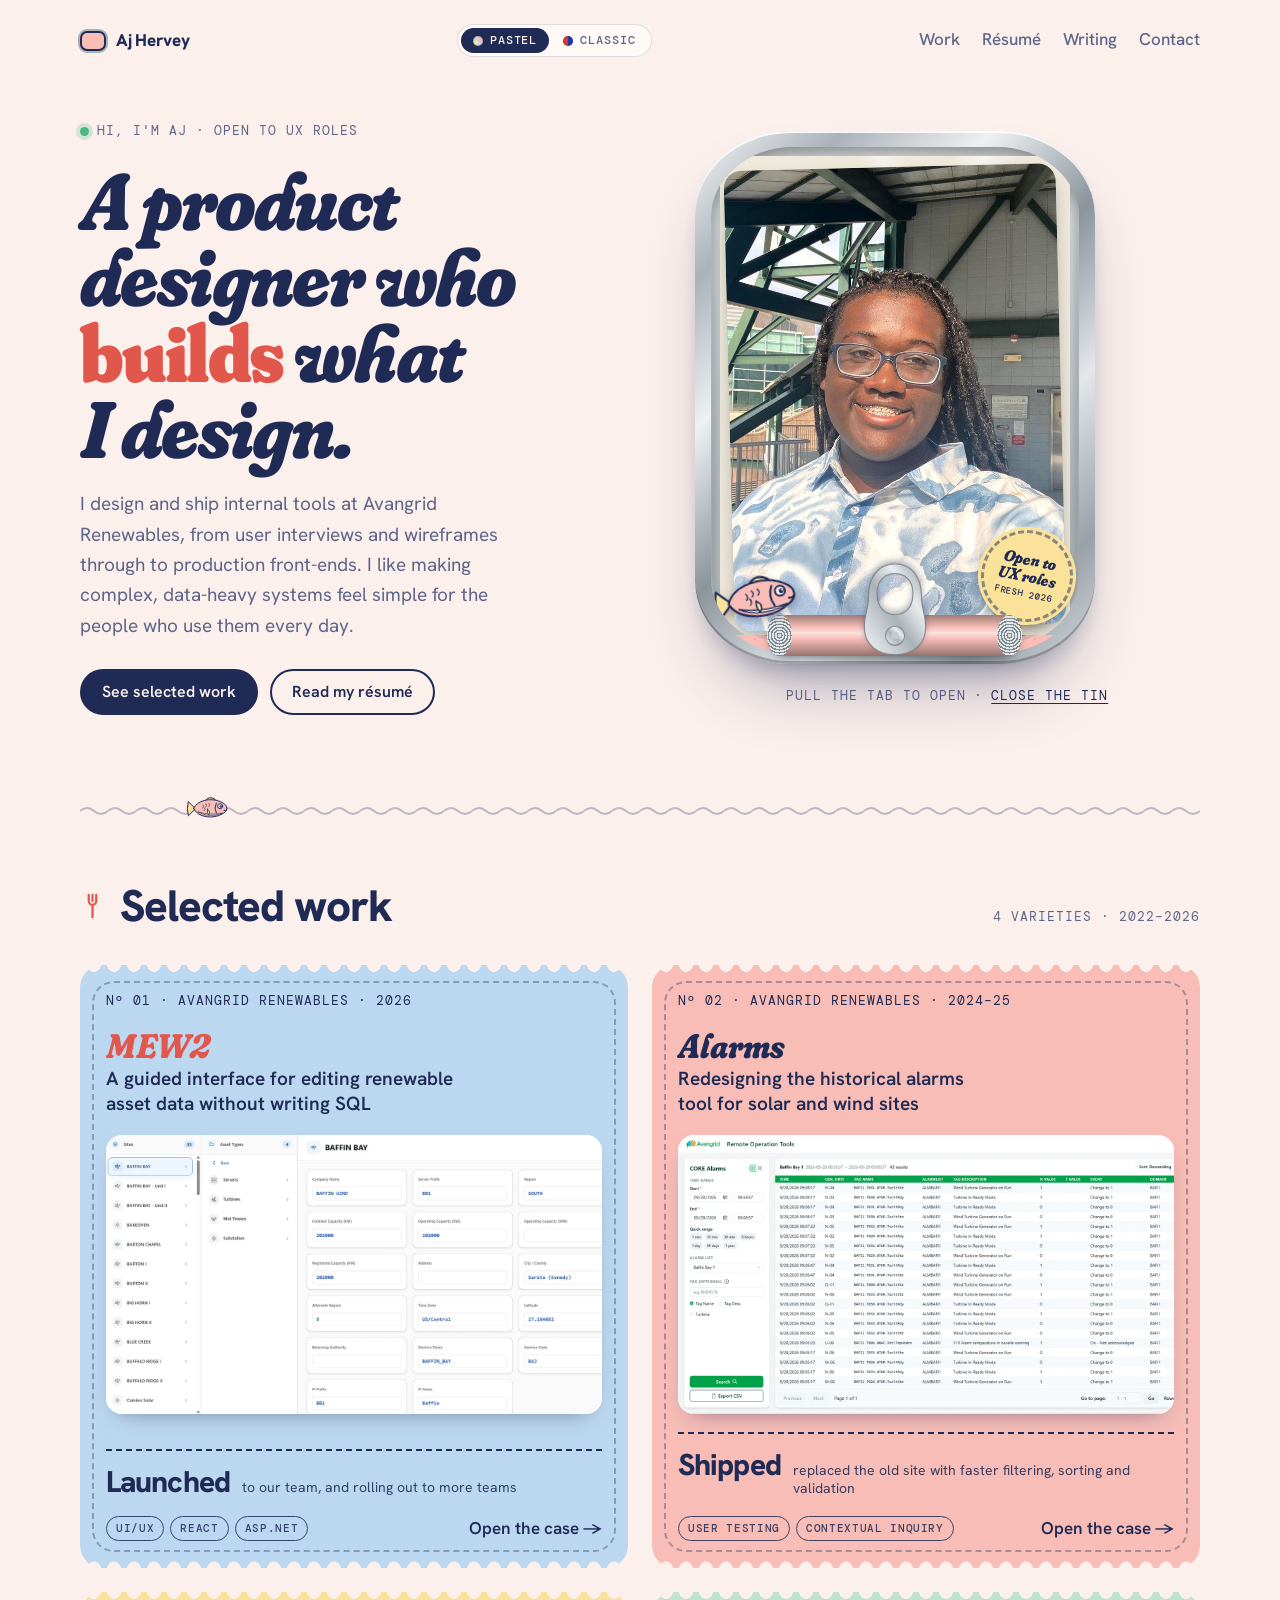
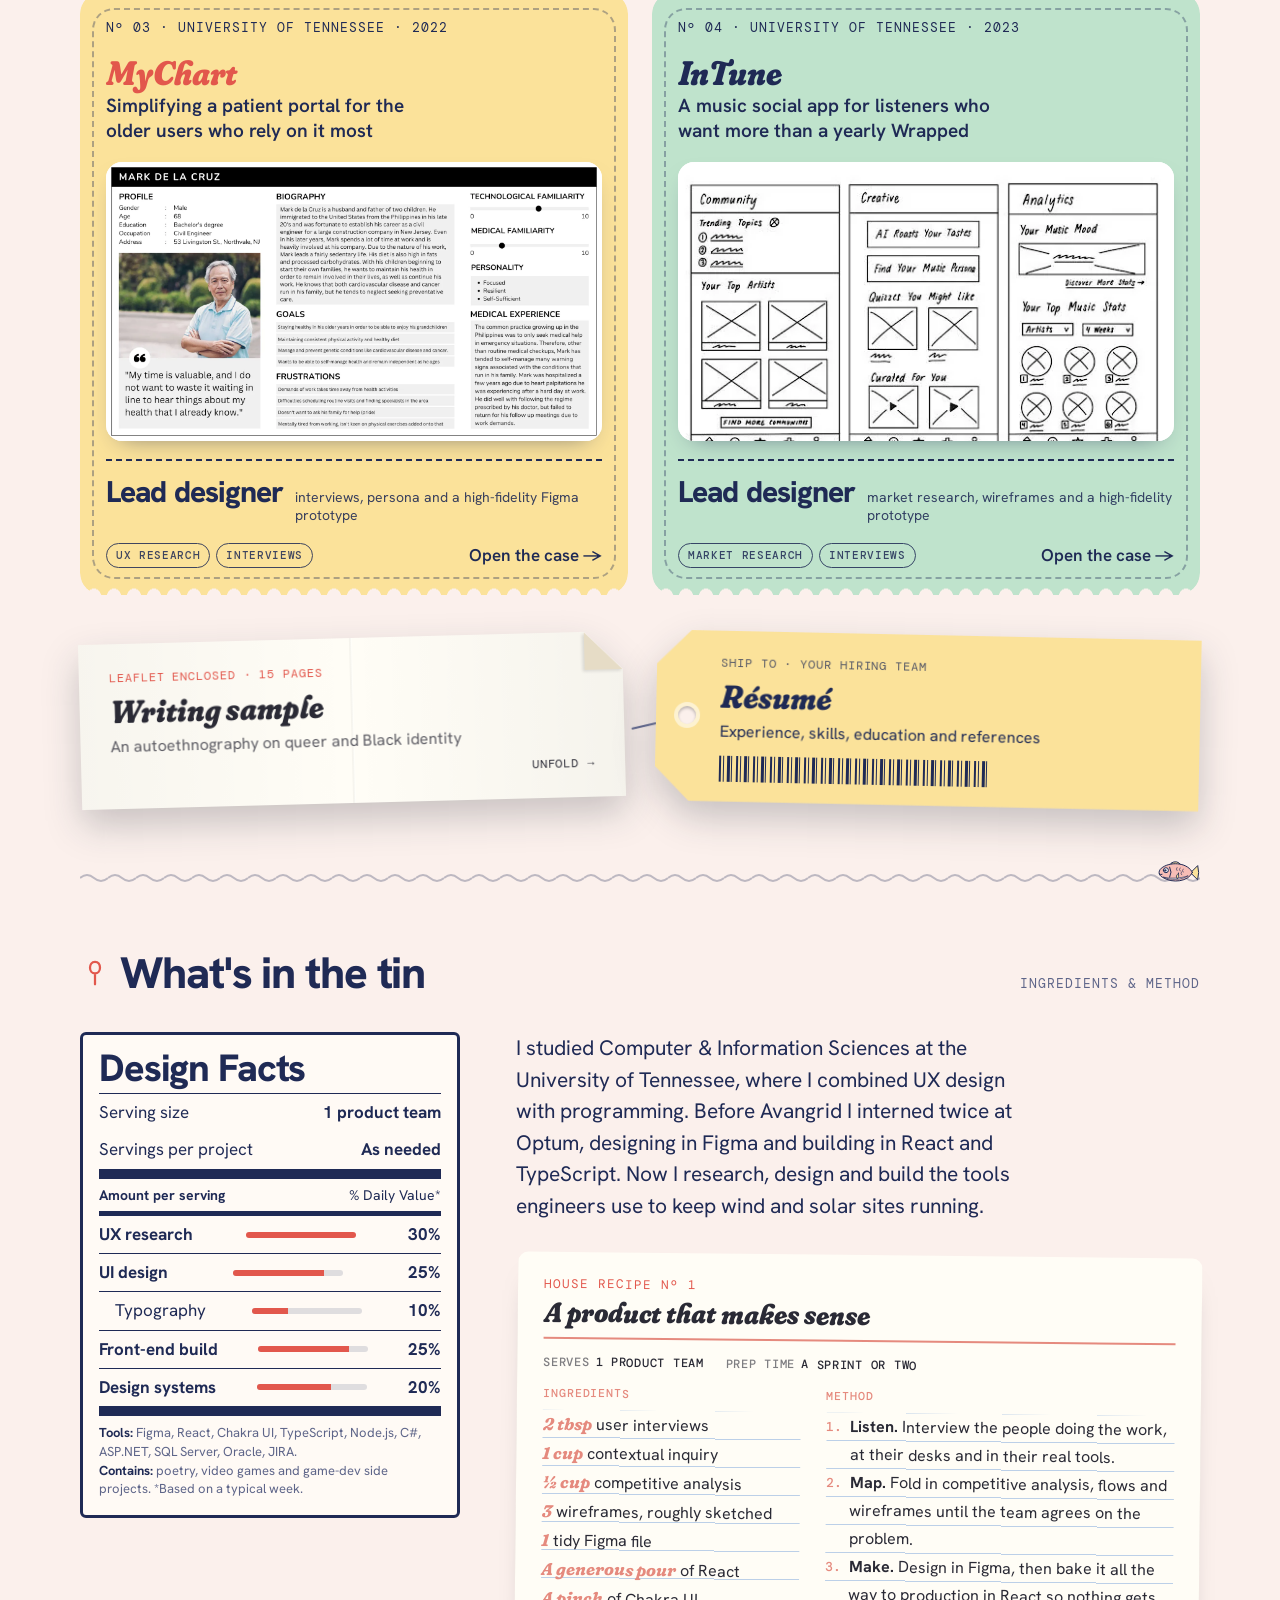
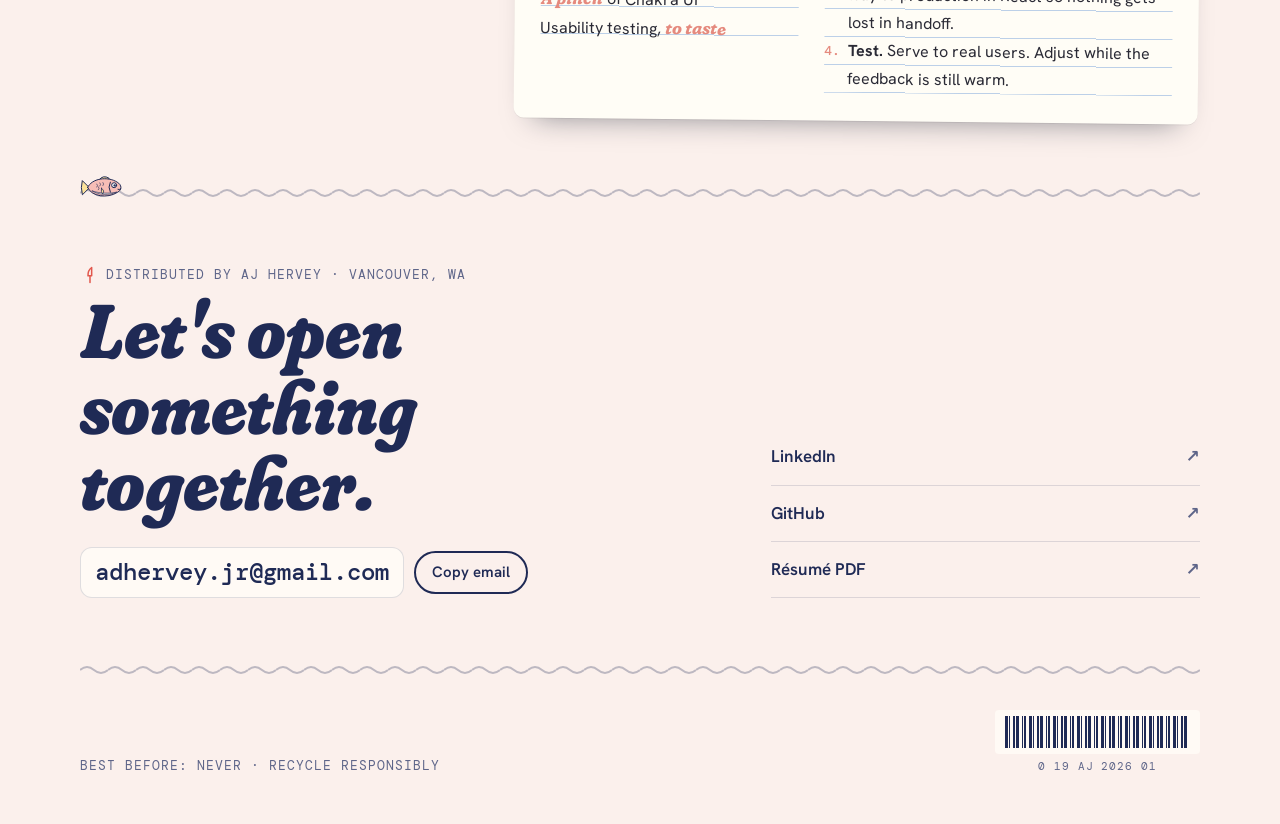
==== index.html @ d857150b "Embed the MyChart and InTune Figma prototypes Each case study gets a poster that loads Figma's live " ====
<!doctype html>
<html lang="en">
<head>
<meta charset="utf-8">
<meta name="viewport" content="width=device-width, initial-scale=1, viewport-fit=cover">
<title>Aj Hervey</title>
<meta name="description" content="Aj Hervey is a product designer who builds what they design: UX research, interface design and React front-ends for data-heavy tools.">
<link rel="preconnect" href="https://fonts.googleapis.com">
<link rel="preconnect" href="https://fonts.gstatic.com" crossorigin>
<link rel="stylesheet" href="https://fonts.googleapis.com/css2?family=Fraunces:ital,opsz,wght,SOFT,WONK@1,9..144,700..900,0..100,0..1&family=Shrikhand&family=Hanken+Grotesk:wght@400;500;600;700;800&family=DM+Mono:wght@400;500&display=swap">
<link rel="stylesheet" href="styles.css">
<link rel="stylesheet" href="theme-pastel.css" id="pastel-css">
<script>try{if(localStorage.getItem('tin-style')==='classic'){document.getElementById('pastel-css').disabled=true;document.documentElement.dataset.style='classic'}}catch(e){}</script>
</head>
<body>
<svg class="sprite" aria-hidden="true" focusable="false">
  <symbol id="fish" viewBox="0 0 120 70">
    <g stroke-linecap="round" stroke-linejoin="round" style="stroke:var(--fish-line);stroke-width:2.6">
      <path d="M24 35 L6 17 Q1 35 6 53 Z" style="fill:var(--fish-fin)"/>
      <path d="M50 15 Q60 1 76 11 L72 16 Z" style="fill:var(--fish-fin)"/>
      <path d="M20 35 C30 11 72 5 97 21 C109 28 111 41 97 48 C72 64 30 59 20 35 Z" style="fill:var(--fish-body)"/>
      <path d="M32 44 C48 55 76 56 96 47 C78 51 52 51 32 44 Z" style="fill:var(--fish-belly);stroke-width:1.6"/>
      <path d="M79 21 Q72 34 79 47" fill="none"/>
      <path d="M56 37 Q66 44 59 52 Q54 46 56 37 Z" style="fill:var(--fish-fin);stroke-width:2"/>
      <path d="M44 26 q4 4 0 8 M52 23 q4 4 0 8 M60 22 q4 4 0 8 M48 33 q4 4 0 8" fill="none" style="stroke-width:1.6"/>
      <circle cx="89" cy="29" r="6.5" style="fill:var(--fish-eye,#fff)"/>
      <circle cx="90.5" cy="29.5" r="3.2" style="fill:var(--fish-line);stroke:none"/>
      <circle cx="91.7" cy="28.2" r="1.1" style="fill:#fff;stroke:none"/>
      <path d="M99 40 Q103 42 106 38" fill="none"/>
    </g>
  </symbol>
  <symbol id="fork" viewBox="0 0 24 24"><path d="M7 3v5a3 3 0 0 0 6 0V3M10 3v5M10 11v10" fill="none" stroke="currentColor" stroke-width="1.8" stroke-linecap="round" stroke-linejoin="round"/></symbol>
  <symbol id="spoon" viewBox="0 0 24 24"><path d="M12 3c-2.6 0-4 2.3-4 4.8S9.6 12.3 12 12.3s4-1.9 4-4.5S14.6 3 12 3zM12 12.3V21" fill="none" stroke="currentColor" stroke-width="1.8" stroke-linecap="round" stroke-linejoin="round"/></symbol>
  <symbol id="knife" viewBox="0 0 24 24"><path d="M14 3c-3.5 2.5-4.6 6.5-4.4 10H14zM12 13v8" fill="none" stroke="currentColor" stroke-width="1.8" stroke-linecap="round" stroke-linejoin="round"/></symbol>
</svg>
<div class="wrap">
  <nav aria-label="Main">
    <a class="brand" href="#top"><i></i>Aj Hervey</a>
    <div class="style-switch" role="group" aria-label="Packaging style">
      <button type="button" data-style="pastel" aria-pressed="true"><i></i>Pastel</button>
      <button type="button" data-style="classic" aria-pressed="false"><i></i>Classic</button>
    </div>
    <div class="nav-links">
      <a href="#work" data-cases="mew2 oracle mychart intune">Work</a>
      <a href="#resume">Résumé</a>
      <a href="#writing">Writing</a>
      <a href="#contact">Contact</a>
    </div>
  </nav>

  <!-- ===================== HOME ===================== -->
  <main data-view="home">
    <header class="hero" id="top">
      <div class="hero-copy">
        <span class="status mono"><b></b>Hi, I'm Aj · Open to UX roles</span>
        <h1>A product designer who <em>builds</em> what I design.</h1>
        <p class="lede">I design and ship internal tools at Avangrid Renewables, from user interviews and wireframes through to production front-ends. I like making complex, data-heavy systems feel simple for the people who use them every day.</p>
        <div class="ctas">
          <a class="btn primary" href="#work">See selected work</a>
          <a class="btn" href="#resume">Read my résumé</a>
        </div>
      </div>
      <div>
        <div class="stage" id="stage">
          <div class="tin" id="tin">
            <div class="tray">
              <div class="liner"></div>
              <svg class="tray-fish" aria-hidden="true"><use href="#fish"/></svg>
              <div class="photo"><img src="img/aj.jpg" alt="Aj Hervey smiling in glasses and a blue patterned shirt"></div>
              <div class="sticker" aria-hidden="true">Open to<br>UX roles<small>Fresh 2026</small></div>
            </div>
            <div class="lid-wrap">
              <div class="lid-clip">
                <div class="lid" id="lid" aria-hidden="true">
                  <i class="emboss" aria-hidden="true"></i>
                  <div class="sparkles"><i style="top:18%;left:12%">✦</i><i style="top:30%;right:12%;font-size:13px">✦</i><i style="top:66%;left:14%;font-size:12px">✦</i><i style="top:70%;right:15%">✦</i></div>
                  <span class="mono est">Est. 2019 · Knoxville, TN</span>
                  <svg class="arch" viewBox="0 0 260 46" aria-hidden="true"><path id="lid-arc" d="M14 42 A270 270 0 0 1 246 42" fill="none"/><text><textPath href="#lid-arc" startOffset="50%" text-anchor="middle">Est. 2019 · Knoxville, TN</textPath></text></svg>
                  <div class="lid-mid">
                    <span class="mono" style="color:var(--print-cream);opacity:.8">Finest quality</span>
                    <div class="lid-name">Aj<br>Hervey</div>
                    <span class="banner">Product Design</span>
                    <div class="school">
                      <svg viewBox="0 0 24 24"><path d="M5 2l14 11-6.2.9 3.7 7.4-2.8 1.4-3.7-7.5L5 19z" fill="currentColor"/></svg>
                      <svg viewBox="0 0 24 24"><path d="M5 2l14 11-6.2.9 3.7 7.4-2.8 1.4-3.7-7.5L5 19z" fill="currentColor"/></svg>
                      <svg viewBox="0 0 24 24"><path d="M5 2l14 11-6.2.9 3.7 7.4-2.8 1.4-3.7-7.5L5 19z" fill="currentColor"/></svg>
                    </div>
                  </div>
                  <span class="mono">Designed &amp; built in Vancouver, WA</span>
                </div>
              </div>
              <div class="roll">
                <div class="key" id="key" role="slider" tabindex="0" aria-label="Tin lid" aria-valuemin="0" aria-valuemax="100" aria-valuenow="0" aria-valuetext="Closed">
                  <span class="stem"></span><span class="ring"></span>
                </div>
                <div class="pull-ring" id="pull-ring" role="slider" tabindex="0" aria-label="Tin lid pull tab" aria-valuemin="0" aria-valuemax="100" aria-valuenow="0" aria-valuetext="Closed">
                  <svg viewBox="0 0 70 90" aria-hidden="true"><defs><linearGradient id="tab-metal" x1="0" y1="0" x2="1" y2="1"><stop offset="0" stop-color="#f6f8f9"/><stop offset=".45" stop-color="#aab2b8"/><stop offset=".7" stop-color="#e9edef"/><stop offset="1" stop-color="#8a939a"/></linearGradient></defs><path fill-rule="evenodd" fill="url(#tab-metal)" stroke="#7d868c" d="M35 2C52 2 64 12 64 28c0 12-4 18-4 30 0 18-10 30-25 30S10 76 10 58c0-12-4-18-4-30C6 12 18 2 35 2zm0 38c-11 0-17 8-17 20s7 19 17 19 17-7 17-19-6-20-17-20z"/><circle cx="35" cy="20" r="9" fill="url(#tab-metal)" stroke="#7d868c"/><circle cx="35" cy="20" r="3.5" fill="#c3c9cd"/></svg>
                </div>
              </div>
            </div>
          </div>
        </div>
        <p class="hint mono"><span class="hint-key">Drag the key to open</span><span class="hint-tab">Pull the tab to open</span> · <button type="button" id="toggle">Open the tin</button></p>
      </div>
    </header>

    <section class="home-sec" id="work">
      <div class="sec-head"><h2><svg class="utensil" aria-hidden="true"><use href="#fork"/></svg>Selected work</h2><span class="mono">4 varieties · 2022–2026</span></div>
      <div class="varieties">
        <a class="variety v-blue" href="#mew2">
          <span class="mono">Nº 01 · Avangrid Renewables · 2026</span>
          <div><div class="flavor">MEW2</div><h3>A guided interface for editing renewable asset data without writing SQL</h3></div>
          <div class="thumb"><img src="img/mew2_5.webp" alt="MEW2 data explorer showing the Baffin Bay wind farm and its attributes" loading="lazy"></div>
          <div class="result"><strong>Launched</strong><span>to our team, and rolling out to more teams</span></div>
          <div class="v-foot"><div class="tags"><span>UI/UX</span><span>React</span><span>ASP.NET</span></div><b>Open the case →</b></div>
        </a>
        <a class="variety v-red" href="#oracle">
          <span class="mono">Nº 02 · Avangrid Renewables · 2024–25</span>
          <div><div class="flavor">Alarms</div><h3>Redesigning the historical alarms tool for solar and wind sites</h3></div>
          <div class="thumb"><img src="img/oracle_2.webp" alt="Redesigned CORE Alarms results table with a query panel on the left" loading="lazy"></div>
          <div class="result"><strong>Shipped</strong><span>replaced the old site with faster filtering, sorting and validation</span></div>
          <div class="v-foot"><div class="tags"><span>User testing</span><span>Contextual inquiry</span></div><b>Open the case →</b></div>
        </a>
        <a class="variety v-butter" href="#mychart">
          <span class="mono">Nº 03 · University of Tennessee · 2022</span>
          <div><div class="flavor">MyChart</div><h3>Simplifying a patient portal for the older users who rely on it most</h3></div>
          <div class="thumb"><img src="img/mychart_0.webp" alt="User persona for Mark de la Cruz, a 68-year-old retired engineer" loading="lazy"></div>
          <div class="result"><strong>Lead designer</strong><span>interviews, persona and a high-fidelity Figma prototype</span></div>
          <div class="v-foot"><div class="tags"><span>UX research</span><span>Interviews</span></div><b>Open the case →</b></div>
        </a>
        <a class="variety v-green" href="#intune">
          <span class="mono">Nº 04 · University of Tennessee · 2023</span>
          <div><div class="flavor">InTune</div><h3>A music social app for listeners who want more than a yearly Wrapped</h3></div>
          <div class="thumb"><img src="img/intune_1.webp" alt="Hand-drawn wireframes for InTune's community, creative and analytics screens" loading="lazy"></div>
          <div class="result"><strong>Lead designer</strong><span>market research, wireframes and a high-fidelity prototype</span></div>
          <div class="v-foot"><div class="tags"><span>Market research</span><span>Interviews</span></div><b>Open the case →</b></div>
        </a>
      </div>
      <div class="shelf">
        <a class="shelf-item shelf-leaflet" href="#writing">
          <div class="leaflet-face">
            <span class="mono">Leaflet enclosed · 15 pages</span>
            <b class="shelf-title">Writing sample</b>
            <span class="shelf-sub">An autoethnography on queer and Black identity</span>
            <span class="mono shelf-cta">Unfold →</span>
          </div>
        </a>
        <a class="shelf-item shelf-tag" href="#resume">
          <div class="tag-face">
            <i class="tag-hole" aria-hidden="true"></i>
            <span class="mono">Ship to · Your hiring team</span>
            <b class="shelf-title">Résumé</b>
            <span class="shelf-sub">Experience, skills, education and references</span>
            <i class="rc-bars" aria-hidden="true"></i>
          </div>
        </a>
      </div>
    </section>

    <section class="home-sec" id="about">
      <div class="sec-head"><h2><svg class="utensil" aria-hidden="true"><use href="#spoon"/></svg>What's in the tin</h2><span class="mono">Ingredients &amp; method</span></div>
      <div class="facts-grid">
        <div>
          <div class="facts" role="table" aria-label="Design facts">
            <h3>Design Facts</h3>
            <div class="row plain"><span>Serving size</span><b>1 product team</b></div>
            <div class="row thick"><span>Servings per project</span><b>As needed</b></div>
            <div class="row mid"><b>Amount per serving</b><span>% Daily Value*</span></div>
            <div class="row"><b class="label">UX research</b><span class="meter"><i style="width:100%"></i></span><b>30%</b></div>
            <div class="row"><b class="label">UI design</b><span class="meter"><i style="width:83%"></i></span><b>25%</b></div>
            <div class="row"><span class="label ind">Typography</span><span class="meter"><i style="width:33%"></i></span><b>10%</b></div>
            <div class="row"><b class="label">Front-end build</b><span class="meter"><i style="width:83%"></i></span><b>25%</b></div>
            <div class="row thick"><b class="label">Design systems</b><span class="meter"><i style="width:67%"></i></span><b>20%</b></div>
            <small><b>Tools:</b> Figma, React, Chakra UI, TypeScript, Node.js, C#, ASP.NET, SQL Server, Oracle, JIRA.<br><b>Contains:</b> poetry, video games and game-dev side projects. *Based on a typical week.</small>
          </div>
        </div>
        <div>
          <p class="about">I studied Computer &amp; Information Sciences at the University of Tennessee, where I combined UX design with programming. Before Avangrid I interned twice at Optum, designing in Figma and building in React and TypeScript. Now I research, design and build the tools engineers use to keep wind and solar sites running.</p>
          <section class="card recipe-card" aria-label="House recipe">
            <header><span class="mono">House recipe Nº 1</span><h3>A product that makes sense</h3></header>
            <dl class="card-meta"><div><dt>Serves</dt><dd>1 product team</dd></div><div><dt>Prep time</dt><dd>A sprint or two</dd></div></dl>
            <div class="recipe-cols">
              <div>
                <h4 class="mono">Ingredients</h4>
                <ul class="ingredients">
                  <li><b>2 tbsp</b> user interviews</li>
                  <li><b>1 cup</b> contextual inquiry</li>
                  <li><b>½ cup</b> competitive analysis</li>
                  <li><b>3</b> wireframes, roughly sketched</li>
                  <li><b>1</b> tidy Figma file</li>
                  <li><b>A generous pour</b> of React</li>
                  <li><b>A pinch</b> of Chakra UI</li>
                  <li>Usability testing, <b>to taste</b></li>
                </ul>
              </div>
              <div>
                <h4 class="mono">Method</h4>
                <ol class="method">
                  <li><b>Listen.</b> Interview the people doing the work, at their desks and in their real tools.</li>
                  <li><b>Map.</b> Fold in competitive analysis, flows and wireframes until the team agrees on the problem.</li>
                  <li><b>Make.</b> Design in Figma, then bake it all the way to production in React so nothing gets lost in handoff.</li>
                  <li><b>Test.</b> Serve to real users. Adjust while the feedback is still warm.</li>
                </ol>
              </div>
            </div>
          </section>
        </div>
      </div>
    </section>
  </main>

  <!-- ===================== MEW2 ===================== -->
  <article data-view="mew2" data-title="MEW2 Web Interface" hidden>
    <a class="back-link mono" href="#work">← All work</a>
    <header class="case-hero v-blue">
      <span class="mono">Nº 01 · Avangrid Renewables · June – August 2026</span>
      <div class="flavor">MEW2</div>
      <h1>A guided interface for editing renewable asset data without writing SQL</h1>
      <p class="summary">MEW2 sits on top of our SQL Server databases so teams across Avangrid can maintain sites, devices and certificates through forms and a browsable tree instead of raw queries.</p>
      <figure class="hero-shot"><button class="shot" type="button"><img src="img/mew2_5.webp" alt="MEW2 data explorer with the Baffin Bay wind farm selected and its attributes in an inspector"></button></figure>
    </header>
    <dl class="glance">
      <div><dt>Role</dt><dd>Designer &amp; developer (solo)</dd></div>
      <div><dt>Timeline</dt><dd>June – August 2026</dd></div>
      <div><dt>Collaborators</dt><dd>My manager</dd></div>
      <div><dt>Tools</dt><dd>React, Chakra UI, ASP.NET, Entity Framework, SQL Server</dd></div>
      <div class="outcome"><dt>Outcome</dt><dd>Launched to our team. It replaces direct SQL edits with a guided interface and is rolling out to more teams.</dd></div>
    </dl>
    <div class="case-body">
      <aside class="toc" aria-label="Contents"><span class="mono">Contents</span></aside>
      <div>
        <section class="case-sec" data-toc="Overview">
          <h2>Overview</h2>
          <div class="prose">
            <p>I was asked to build a website that works as an interface to our SQL Server, so people could change the database without touching SQL. The goal was to let several teams across the company maintain and update our renewable inventory and its data themselves.</p>
            <p>I was both the designer and the developer. I built an ASP.NET back-end that uses Entity Framework to make changes without raw SQL, and a React front-end with four main areas:</p>
            <ul>
              <li><b>Farms:</b> our renewable sites and all of their devices.</li>
              <li><b>Certificates:</b> the certificates tied to each site.</li>
              <li><b>History:</b> what was created or modified, by whom and when.</li>
              <li><b>Asset management:</b> forms for creating new devices of each type directly in the database.</li>
            </ul>
          </div>
          <div class="chips"><span>Website</span><span>C# / ASP.NET back-end</span><span>React front-end</span></div>
        </section>

        <section class="case-sec" data-toc="The problem">
          <h2>The problem</h2>
          <div class="problem">
            <span class="mono">Key question</span>
            <q>What's the best way to display and surface this information?</q>
            <p>Every designer wrestles with how an interface should look, but here the bigger question was how to surface a lot of information so it makes sense to a first-time user. That mattered most on the Farms page, which holds sites, turbines, pads and many other devices.</p>
          </div>
        </section>

        <section class="case-sec" data-toc="Research">
          <h2>Research</h2>
          <div class="prose">
            <h3>Competitive analysis</h3>
            <p>MEW2 is an asset management dashboard, so I started by studying similar dashboards on Dribbble and Contra. I looked at how they organize large amounts of information and how people move between a high-level overview and specific details.</p>
            <p>One pattern kept coming up: a persistent sidebar for hierarchical navigation. I adapted it so the sidebar lists each site, and clicking a site opens its child items. People can start at the top level and narrow down to exactly what they need without leaving the page or losing context.</p>
            <h3>Feedback loop</h3>
            <p>MEW2 was a brand-new tool, so there were no existing users to interview. Instead I reviewed each iteration with my manager, who represented the teams that would use it, and folded his feedback into the next build.</p>
          </div>
        </section>

        <section class="case-sec" data-toc="Key features">
          <h2>Key features</h2>
          <div class="features">
            <div><h3>Review before you commit</h3><p>Edits collect in a pending-changes panel. A global indicator shows unsaved work on every tab, and people can review each change, then commit or undo it.</p></div>
            <div><h3>Miller column navigation</h3><p>Like macOS Finder: sites in the first column, their children in a second, capped at two columns with a back button so the layout never sprawls.</p></div>
            <div><h3>Validated asset creation</h3><p>One form that changes its fields by asset type, marks required fields, and says clearly whether the asset was created or what still needs fixing.</p></div>
            <div><h3>History timeline</h3><p>Cards that show what was created or changed, by whom, and when.</p></div>
            <div><h3>Tabs instead of pages</h3><p>A button group swaps content in place instead of reloading the site, so moving between views feels instant.</p></div>
            <div><h3>Light and dark mode</h3><p>A toggle so people can match the interface to their environment and preference.</p></div>
          </div>
        </section>

        <section class="case-sec" data-toc="Engineering">
          <h2>Engineering for the interface</h2>
          <div class="prose">
            <p>I chose React for the front-end because it was the framework I knew best, which let me move faster on the interface while keeping the server in the .NET stack the team already used.</p>
            <p>On the server, one thin API controller hands work to a service layer split into small files by job: creation, attribute updates, batch saves, search and the asset catalog. Because the database stores many assets as generic attribute records, I wrote mapping layers that translate between the field names people see and the columns underneath, and convert text input into the right data types before saving.</p>
            <p>On the front-end, logic lives in custom hooks such as <code>useAssetCatalog</code>, <code>useAttributeEditor</code> and <code>useGlobalSearch</code>. Every server call goes through one API module with shared error handling, retries with backoff and request cancellation, so a slow connection never leaves the UI in a broken state. A global search bar highlights matching text so people can jump straight to an asset.</p>
          </div>
          <blockquote class="pull"><p>Small decisions like an input type can quietly damage data. I now think about validation and field types as a UX problem, not just a back-end one.</p><cite>Lesson learned: a zip code field set as a number input was silently dropping leading zeros.</cite></blockquote>
        </section>

        <section class="case-sec" data-toc="Screens">
          <h2>Screens</h2>
          <div class="gallery">
            <figure class="wide"><button class="shot" type="button"><img src="img/mew2_4.webp" alt="Farm attributes being edited, with a changed field highlighted and a pending-changes badge" loading="lazy"></button><figcaption>Editing a farm. Changed fields are highlighted and the header shows how many edits are waiting to be committed.</figcaption></figure>
            <figure><button class="shot" type="button"><img src="img/mew2_9.webp" alt="Review pending changes panel comparing old and new values" loading="lazy"></button><figcaption>Reviewing pending changes side by side before committing them in one batch.</figcaption></figure>
            <figure><button class="shot" type="button"><img src="img/mew2_1.webp" alt="Inspector panel for a server asset" loading="lazy"></button><figcaption>The inspector for a single server, opened from the second column.</figcaption></figure>
            <figure><button class="shot" type="button"><img src="img/mew2_2.webp" alt="Create a new asset form with asset type options" loading="lazy"></button><figcaption>One creation form that adapts its fields to the asset type.</figcaption></figure>
            <figure><button class="shot" type="button"><img src="img/mew2_7.webp" alt="Create asset form showing a validation error" loading="lazy"></button><figcaption>Validation explains what's missing before anything reaches the database.</figcaption></figure>
            <figure><button class="shot" type="button"><img src="img/mew2_3.webp" alt="Activity history showing an updated server with old and new values" loading="lazy"></button><figcaption>Activity history: what changed, who changed it and when.</figcaption></figure>
            <figure><button class="shot" type="button"><img src="img/mew2_6.webp" alt="Certificates tab with certificate details" loading="lazy"></button><figcaption>The Certificates tab.</figcaption></figure>
            <figure class="wide"><button class="shot" type="button"><img src="img/mew2_8.webp" alt="MEW2 data explorer in dark mode" loading="lazy"></button><figcaption>Dark mode.</figcaption></figure>
            <figure><button class="shot" type="button"><img src="img/mew2_0.webp" alt="Empty data explorer prompting to select an asset" loading="lazy"></button><figcaption>The starting state asks you to pick an asset from the sidebar.</figcaption></figure>
            <figure><button class="shot" type="button"><img src="img/mew2_5.webp" alt="Baffin Bay site attributes" loading="lazy"></button><figcaption>A site's attributes laid out as labeled fields.</figcaption></figure>
          </div>
        </section>

        <section class="case-sec" data-toc="Takeaways">
          <h2>Takeaways</h2>
          <div class="takeaway">
            <div class="prose"><p>The tool was needed urgently, so there was no separate prototyping phase. I designed as I built, shipped working versions quickly and iterated on my manager's feedback. I'm proud of how well it surfaces information and explains things people can miss, like what a certificate is or whether a site is solar or wind.</p></div>
            <div class="printer" aria-label="Takeaways receipt">
          <div class="slot" aria-hidden="true"></div>
          <div class="receipt-clip"><div class="receipt-wrap"><div class="receipt">
            <div class="rc-head"><span class="rc-brand">Aj Hervey Goods</span><span>Vancouver, WA</span><span>Takeaways receipt</span></div>
            <div class="rc-meta"><span>Order</span><span>Nº 01 · MEW2</span><span>Date</span><span>Aug 2026</span><span>Cashier</span><span>Aj</span></div>
            <ul class="rc-items">
              <li><span class="rc-line"><span>Entity Framework</span><span>Learned</span></span><span class="rc-note">New to me; the CORE Alarms build gave me a head start.</span></li>
              <li><span class="rc-line"><span>Design while building</span><span>1x</span></span><span class="rc-note">No time for a prototyping phase, so the build was the prototype.</span></li>
              <li><span class="rc-line"><span>Feedback loops</span><span>Weekly</span></span><span class="rc-note">Each iteration reviewed with my manager.</span></li>
            </ul>
            <p class="rc-sub">Backordered</p>
            <ul class="rc-items">
              <li><span class="rc-line"><span>SQL audit table</span><span>Pending</span></span><span class="rc-note">History lives in the browser for now.</span></li>
              <li><span class="rc-line"><span>Solar pad assets</span><span>Pending</span></span><span class="rc-note">Waiting on the solar and wind teams.</span></li>
            </ul>
            <div class="rc-total"><span class="rc-line"><span>Total</span><span>Launched</span></span><span class="rc-note">Rolling out to more teams.</span></div>
            <div class="rc-foot"><svg class="rc-fish" aria-hidden="true"><use href="#fish"/></svg><span>Next visit: usability tests, more teams, bolder visuals</span><span>Thank you for visiting</span><i class="rc-bars"></i><span>Keep this receipt</span></div>
          </div></div></div>
        </div>
          </div>
        
      </div>
    </div>
    <a class="next v-red" href="#oracle"><div><span class="mono">Next variety · Nº 02</span><div class="flavor">Alarms</div></div><span class="arrow" aria-hidden="true">→</span></a>
  </article>

  <!-- ===================== ORACLE ALARMS ===================== -->
  <article data-view="oracle" data-title="Oracle Alarms Redesign" hidden>
    <a class="back-link mono" href="#work">← All work</a>
    <header class="case-hero v-red">
      <span class="mono">Nº 02 · Avangrid Renewables · August 2024 – February 2025</span>
      <div class="flavor">Alarms</div>
      <h1>Redesigning the historical alarms tool for our solar and wind sites</h1>
      <p class="summary">CORE Alarms lets engineers query Oracle for the alarm history of any site or front-end machine. I redesigned and rebuilt it on my own, from wireframe to a shipped React and Node.js app.</p>
      <figure class="hero-shot"><button class="shot" type="button"><img src="img/oracle_2.webp" alt="Redesigned CORE Alarms page with a query panel beside a green-headed results table"></button></figure>
    </header>
    <dl class="glance">
      <div><dt>Role</dt><dd>Sole designer &amp; developer</dd></div>
      <div><dt>Timeline</dt><dd>August 2024 – February 2025</dd></div>
      <div><dt>Collaborators</dt><dd>My manager, teammates and site users</dd></div>
      <div><dt>Tools</dt><dd>Figma, React, Chakra UI, Node.js, Oracle</dd></div>
      <div class="outcome"><dt>Outcome</dt><dd>Shipped. Replaced the old alarms site with faster filtering, sorting, input validation and a refreshed visual design.</dd></div>
    </dl>
    <div class="case-body">
      <aside class="toc" aria-label="Contents"><span class="mono">Contents</span></aside>
      <div>
        <section class="case-sec" data-toc="Overview">
          <h2>Overview</h2>
          <div class="prose">
            <p>My manager, Godfrey, looked for a project where I could put my UI/UX skills to work, and landed on the Oracle Alarms tool. It queries our Oracle database so people can view historical alarm data for a specific site or front-end machine (FE).</p>
            <p>The rebuild was planned in Angular, but I moved it to React, which I knew best, and wrote the back-end in Node.js. As the sole designer and developer I:</p>
            <ul>
              <li>Wireframed the direction for the redesign.</li>
              <li>Built the site in React, following guidelines from Godfrey and Stephen on my team.</li>
              <li>Found users to interview about the old site, the redesign and the features they wanted.</li>
            </ul>
          </div>
          <div class="chips"><span>Node.js back-end</span><span>React front-end</span><span>Improved visual experience</span></div>
        </section>

        <section class="case-sec" data-toc="The problem">
          <h2>The problem</h2>
          <div class="problem">
            <span class="mono">Key question</span>
            <q>How can I make the UI feel more modern?</q>
            <p>A more modern look was a specific requirement, and I agreed with it: the old site's visual design was one of my own pain points as a user. The site worked, so it didn't strictly need more than a UI refresh, but research showed there was more worth fixing.</p>
          </div>
        </section>

        <section class="case-sec" data-toc="Research">
          <h2>Research</h2>
          <div class="prose">
            <h3>Looking at other dashboards</h3>
            <p>I studied dashboard designs to see which elements I wanted. What stood out were rounder type and buttons for a softer feel, brighter colors, and a less compact layout that feels more open.</p>
            <h3>What users told us</h3>
            <p>Contextual inquiry with people who use the tool surfaced three problems:</p>
          </div>
          <ul class="insights">
            <li>It felt slow, especially when a query returned a large dataset.</li>
            <li>It lacked proper sorting and filtering.</li>
            <li>Some things weren't explained, like what certain columns in the data meant.</li>
          </ul>
        </section>

        <section class="case-sec" data-toc="Key features">
          <h2>Key features</h2>
          <div class="features">
            <div><h3>Robust filtering</h3><p>Filter results by any unique value in a column, choose which columns to show, and sort ascending or descending.</p></div>
            <div><h3>Error validation</h3><p>Clear alerts when a query is incorrect, incomplete, or too large for the browser, with a prompt to export instead.</p></div>
            <div><h3>Small enhancements</h3><p>Query all sites at once, a tooltip that explains the optional Tag field, and date selectors for quicker, error-free queries.</p></div>
          </div>
        </section>

        <section class="case-sec" data-toc="Design details">
          <h2>Design details</h2>
          <div class="prose"><p>The interface uses one small visual vocabulary everywhere, defined in a Chakra theme, so new screens and the filter drawer read as part of the same page. I drew the colors from the Avangrid brand system.</p></div>
          <div class="swatches"><span><i style="background:#00A443"></i>#00A443 actions</span><span><i style="background:#00402A"></i>#00402A headings</span><span><i style="background:#E8F5EE"></i>#E8F5EE hover</span><span><i style="background:#F1F3F5"></i>#F1F3F5 page</span></div>
          <div class="decisions">
            <div><h3>Two layouts, remembered</h3><p>Split puts results beside a 290px query panel; Stacked puts a full-width query bar above them. The choice is saved per browser, and the page still works if storage is blocked.</p></div>
            <div><h3>Searchable site picker</h3><p>The alarm list has 100+ sites, so a long dropdown became a type-to-filter combobox with arrow-key and Enter support.</p></div>
            <div><h3>Filters that read as inputs</h3><p>Outlined boxes show "Any" or "N selected" and fill green once set, so active filters are visible at a glance.</p></div>
            <div><h3>Results stay on screen</h3><p>Editing the query doesn't clear the table. Only a new search replaces it.</p></div>
            <div><h3>Editable table view</h3><p>Niche columns are hidden by default, and people can choose which columns matter to them.</p></div>
            <div><h3>Quick date ranges</h3><p>Chakra has no millisecond time picker, so quick-range buttons sit under the date fields to reduce typing errors.</p></div>
            <div><h3>Fast menus</h3><p>Menu transitions went from 200ms to about 80ms, because filter menus get opened over and over.</p></div>
            <div><h3>A fixed table viewport</h3><p>The table scrolls inside a set area instead of stretching the page, and large datasets export to Excel.</p></div>
          </div>
        </section>

        <section class="case-sec" data-toc="Engineering">
          <h2>Engineering</h2>
          <div class="prose">
            <p>The front-end sends query parameters to the Node.js back-end, which assembles the Oracle query and returns results for rendering or export.</p>
            <p>The hard part was table rendering. Queries can return a huge amount of data, so I paginated the table and processed results in chunks to keep the main thread responsive. Filtering also slowed down as data grew, so I virtualized the filter lists with TanStack. Every option is a fixed 40px tall, with long values truncated and shown in full on hover. That fixed a bug where wrapped options overlapped.</p>
          </div>
        </section>

        <section class="case-sec" data-toc="Before &amp; after">
          <h2>Before &amp; after</h2>
          <div class="gallery">
            <span class="gallery-label mono">Before</span>
            <figure><button class="shot" type="button"><img src="img/oracle_0.webp" alt="The old CORE Alarms query form" loading="lazy"></button><figcaption>The old query form.</figcaption></figure>
            <figure><button class="shot" type="button"><img src="img/oracle_1.webp" alt="The old CORE Alarms results table" loading="lazy"></button><figcaption>The old results table.</figcaption></figure>
            <span class="gallery-label mono">After</span>
            <figure class="wide"><button class="shot" type="button"><img src="img/oracle_2.webp" alt="New split layout with query panel and results" loading="lazy"></button><figcaption>Split layout: the query panel sits beside the results.</figcaption></figure>
            <figure><button class="shot" type="button"><img src="img/oracle_5.webp" alt="Filters and columns drawer open over the results" loading="lazy"></button><figcaption>The Filters &amp; Columns drawer.</figcaption></figure>
            <figure><button class="shot" type="button"><img src="img/oracle_3.webp" alt="Results narrowed by an active filter chip" loading="lazy"></button><figcaption>Active filters show as chips above the results.</figcaption></figure>
            <figure class="wide"><button class="shot" type="button"><img src="img/oracle_6.webp" alt="Stacked layout with a full-width query bar" loading="lazy"></button><figcaption>Stacked layout: a full-width query bar above the results.</figcaption></figure>
            <figure><button class="shot" type="button"><img src="img/oracle_4.webp" alt="Validation error toast asking the user to select an alarm list" loading="lazy"></button><figcaption>Validation catches an incomplete query.</figcaption></figure>
            <figure><button class="shot" type="button"><img src="img/oracle_7.webp" alt="Toast confirming the CSV was exported" loading="lazy"></button><figcaption>Confirmation after exporting to CSV.</figcaption></figure>
          </div>
        </section>

        <section class="case-sec" data-toc="Takeaways">
          <h2>Takeaways</h2>
          <div class="takeaway">
            <div class="prose"><p>This was the first time I carried a project almost entirely on my own. I was out of practice with programming at first, but it came back faster than I expected. I'm grateful Godfrey found a project that matched my interests and gave me free rein with it.</p></div>
            <div class="printer" aria-label="Takeaways receipt">
          <div class="slot" aria-hidden="true"></div>
          <div class="receipt-clip"><div class="receipt-wrap"><div class="receipt">
            <div class="rc-head"><span class="rc-brand">Aj Hervey Goods</span><span>Vancouver, WA</span><span>Takeaways receipt</span></div>
            <div class="rc-meta"><span>Order</span><span>Nº 02 · Alarms</span><span>Date</span><span>Feb 2025</span><span>Cashier</span><span>Aj</span></div>
            <ul class="rc-items">
              <li><span class="rc-line"><span>First solo project</span><span>1x</span></span><span class="rc-note">Design and build, start to finish.</span></li>
              <li><span class="rc-line"><span>Programming skills</span><span>Restored</span></span><span class="rc-note">Rusty at first, back up to speed.</span></li>
              <li><span class="rc-line"><span>Free rein</span><span>Thanks, G.</span></span><span class="rc-note">A manager who matched the work to my interests.</span></li>
            </ul>
            <p class="rc-sub">Still on my list</p>
            <ul class="rc-items">
              <li><span class="rc-line"><span>UI polish</span><span>Ongoing</span></span></li>
              <li><span class="rc-line"><span>Faster filtering</span><span>Ongoing</span></span></li>
              <li><span class="rc-line"><span>Faster Oracle processing</span><span>Ongoing</span></span></li>
            </ul>
            <div class="rc-total"><span class="rc-line"><span>Total</span><span>Shipped</span></span><span class="rc-note">Not perfect, and proud of it anyway.</span></div>
            <div class="rc-foot"><svg class="rc-fish" aria-hidden="true"><use href="#fish"/></svg><span>Returns accepted as new ideas</span><span>Thank you for visiting</span><i class="rc-bars"></i><span>Keep this receipt</span></div>
          </div></div></div>
        </div>
          </div>
        
      </div>
    </div>
    <a class="next v-butter" href="#mychart"><div><span class="mono">Next variety · Nº 03</span><div class="flavor">MyChart</div></div><span class="arrow" aria-hidden="true">→</span></a>
  </article>

  <!-- ===================== MYCHART ===================== -->
  <article data-view="mychart" data-title="MyChart Redesign" hidden>
    <a class="back-link mono" href="#work">← All work</a>
    <header class="case-hero v-butter">
      <span class="mono">Nº 03 · University of Tennessee · August – December 2022</span>
      <div class="flavor">MyChart</div>
      <h1>Simplifying a patient portal for the older users who rely on it most</h1>
      <p class="summary">A redesign of the MyChart app with streamlined menus, a more useful dashboard, hospital maps, integrations and onboarding, built as a high-fidelity Figma prototype.</p>
      <figure class="hero-shot"><button class="shot" type="button"><img src="img/mychart_0.webp" alt="User persona for Mark de la Cruz, a 68-year-old retired civil engineer"></button></figure>
    </header>
    <dl class="glance">
      <div><dt>Role</dt><dd>Lead designer</dd></div>
      <div><dt>Timeline</dt><dd>10 weeks, Aug – Dec 2022</dd></div>
      <div><dt>Team</dt><dd>University of Tennessee course team</dd></div>
      <div><dt>Tools</dt><dd>Figma</dd></div>
      <div class="outcome"><dt>Outcome</dt><dd>Wireframes, contextual inquiry results, and low- and high-fidelity prototypes. <a href="https://www.figma.com/design/q7RuYWyuYlEiKuseegkchy/MyChart-Mock-up?node-id=0%3A1&amp;t=SJgsuLsm8kySRytp-1" target="_blank" rel="noopener">Open the Figma prototype ↗</a></dd></div>
    </dl>
    <div class="case-body">
      <aside class="toc" aria-label="Contents"><span class="mono">Contents</span></aside>
      <div>
        <section class="case-sec" data-toc="Overview">
          <h2>Overview</h2>
          <div class="prose">
            <p>Our class team was asked to redesign an app we already knew. A teammate suggested MyChart, a healthcare app for appointments, lab results and much more. We wanted to make it more accessible and modern, starting from the ground up.</p>
            <p>As lead designer, I turned our vision and early prototypes into the high-fidelity design, and recruited the users we interviewed about the app and our ideas.</p>
          </div>
        </section>

        <section class="case-sec" data-toc="The problem">
          <h2>The problem</h2>
          <div class="problem">
            <span class="mono">Key question</span>
            <q>How can we streamline the app and make it less confusing?</q>
            <p>Interviews pointed to one critical issue: navigation. Layers of sub-menus made it easy to get lost, which hit especially hard because so many of the app's users were older. Fixing navigation was also a chance to modernize the design.</p>
          </div>
        </section>

        <section class="case-sec" data-toc="Research">
          <h2>Research</h2>
          <div class="prose">
            <p>One of us had an account, so we mapped the app's existing features: direct messaging with providers, lab results as soon as they're available, and an appointment calendar showing when and where to go. Contextual inquiry then told us:</p>
          </div>
          <ul class="insights">
            <li>Most users were 40 or older.</li>
            <li>Many found the app hard to navigate and confusing.</li>
            <li>The visual design didn't appeal to them.</li>
            <li>They felt bottom tabs would beat nested menus.</li>
            <li>The dashboard felt random rather than personal.</li>
          </ul>
          <blockquote class="pull"><p>"It does a lot of good, and I like that because I'm disabled and rely on this to stay on top of my health, but it is confusing at times and hard to use."</p><cite>Survey respondent, 40–50 years old</cite></blockquote>
        </section>

        <section class="case-sec" data-toc="Persona">
          <h2>Meet Mark</h2>
          <div class="prose"><p>We organized everything from our inquiries into a persona of our typical user: Mark, a 68-year-old retired civil engineer managing a heart condition, who doesn't want to waste the time he has left waiting in line for health information he already knows.</p></div>
          <figure><button class="shot" type="button"><img src="img/mychart_0.webp" alt="Persona sheet for Mark de la Cruz with profile, biography, goals, frustrations and medical experience" loading="lazy"></button><figcaption>Persona: Mark de la Cruz.</figcaption></figure>
        </section>

        <section class="case-sec" data-toc="Key features">
          <h2>Key features</h2>
          <div class="features">
            <div><h3>A dashboard about you</h3><p>Upcoming appointments, recent lab work and visit results, and anything else you'd want at a glance.</p></div>
            <div><h3>Hospital maps</h3><p>A map of your provider's building, so finding the right room is as easy as finding the right address.</p></div>
            <div><h3>Simpler navigation</h3><p>Fewer nested menus and information surfaced where people expect it.</p></div>
            <div><h3>Service integrations</h3><p>Connect accounts from different healthcare providers in one place.</p></div>
            <div><h3>First-run tutorial</h3><p>A welcome that shows what the app can do and where everything lives, before the next appointment.</p></div>
          </div>
        </section>

        <section class="case-sec" data-toc="Visual design">
          <h2>Visual design</h2>
          <div class="prose">
            <p>We went minimal and modern, mostly white and blue. Blue is closely tied to healthcare and was already part of MyChart's brand. We used simple, professional community resources in Figma and vector avatars for profile images.</p>
          </div>
          <div class="figma-frame" data-src="https://www.figma.com/embed?embed_host=share&amp;url=https%3A%2F%2Fwww.figma.com%2Fdesign%2Fq7RuYWyuYlEiKuseegkchy%2FMyChart-Mock-up%3Fnode-id%3D0%253A1%26t%3DSJgsuLsm8kySRytp-1" data-title="MyChart high-fidelity mock-up prototype in Figma">
              <div class="figma-poster">
                <span class="mono">Live prototype · Figma</span>
                <b>MyChart high-fidelity mock-up</b>
                <p>Pan, zoom and click through the real design file.</p>
                <div class="figma-actions"><button type="button" class="btn primary figma-load">Load the prototype</button><a class="btn" href="https://www.figma.com/design/q7RuYWyuYlEiKuseegkchy/MyChart-Mock-up?node-id=0%3A1&amp;t=SJgsuLsm8kySRytp-1" target="_blank" rel="noopener">Open in Figma ↗</a></div>
              </div>
            </div>
        </section>

        <section class="case-sec" data-toc="Takeaways">
          <h2>Takeaways</h2>
          <div class="takeaway">
            <div class="prose"><p>This was my first UI/UX project and my first time using Figma. It's where I learned the fundamentals I've built on since.</p></div>
            <div class="printer" aria-label="Takeaways receipt">
          <div class="slot" aria-hidden="true"></div>
          <div class="receipt-clip"><div class="receipt-wrap"><div class="receipt">
            <div class="rc-head"><span class="rc-brand">Aj Hervey Goods</span><span>Vancouver, WA</span><span>Takeaways receipt</span></div>
            <div class="rc-meta"><span>Order</span><span>Nº 03 · MyChart</span><span>Date</span><span>Dec 2022</span><span>Cashier</span><span>Aj</span></div>
            <ul class="rc-items">
              <li><span class="rc-line"><span>First UI/UX project</span><span>1x</span></span></li>
              <li><span class="rc-line"><span>Figma</span><span>Learned</span></span><span class="rc-note">First time opening it.</span></li>
              <li><span class="rc-line"><span>Visual consistency</span><span>Lesson</span></span><span class="rc-note">Small mismatches add up fast.</span></li>
              <li><span class="rc-line"><span>Time planning</span><span>Lesson</span></span><span class="rc-note">Ten weeks goes quickly.</span></li>
            </ul>
            <p class="rc-sub">Taken home</p>
            <ul class="rc-items">
              <li><span class="rc-line"><span>Design fundamentals</span><span>Kept</span></span><span class="rc-note">Used on every project since.</span></li>
            </ul>
            <div class="rc-total"><span class="rc-line"><span>Total</span><span>Prototype</span></span><span class="rc-note">High-fidelity, in Figma.</span></div>
            <div class="rc-foot"><svg class="rc-fish" aria-hidden="true"><use href="#fish"/></svg><span>Est. 2022: where it started</span><span>Thank you for visiting</span><i class="rc-bars"></i><span>Keep this receipt</span></div>
          </div></div></div>
        </div>
          </div>
        
      </div>
    </div>
    <a class="next v-green" href="#intune"><div><span class="mono">Next variety · Nº 04</span><div class="flavor">InTune</div></div><span class="arrow" aria-hidden="true">→</span></a>
  </article>

  <!-- ===================== INTUNE ===================== -->
  <article data-view="intune" data-title="InTune" hidden>
    <a class="back-link mono" href="#work">← All work</a>
    <header class="case-hero v-green">
      <span class="mono">Nº 04 · University of Tennessee · January – May 2023</span>
      <div class="flavor">InTune</div>
      <h1>A music social app for listeners who want more than a yearly Wrapped</h1>
      <p class="summary">InTune blends Last.fm-style listening analytics with Reddit-style communities, so serious listeners can track their taste all year and find people who share it.</p>
      <figure class="hero-shot"><button class="shot" type="button"><img src="img/intune_0.webp" alt="Hand-drawn wireframes for InTune's welcome, service picker and home screens"></button></figure>
    </header>
    <dl class="glance">
      <div><dt>Role</dt><dd>Lead designer</dd></div>
      <div><dt>Timeline</dt><dd>10 weeks, Jan – May 2023</dd></div>
      <div><dt>Team</dt><dd>University of Tennessee course team</dd></div>
      <div><dt>Tools</dt><dd>Figma</dd></div>
      <div class="outcome"><dt>Outcome</dt><dd>Wireframes, contextual inquiry results, a brand logo, and low- and high-fidelity prototypes. <a href="https://www.figma.com/design/VseYbL1HKa4afr99k7Jiou/InTune-High-Fidelity?node-id=0%3A1&amp;t=JBlKy4W2P74Eoz2o-1" target="_blank" rel="noopener">Open the Figma prototype ↗</a></dd></div>
    </dl>
    <div class="case-body">
      <aside class="toc" aria-label="Contents"><span class="mono">Contents</span></aside>
      <div>
        <section class="case-sec" data-toc="Overview">
          <h2>Overview</h2>
          <div class="prose">
            <p>We wanted an app that connects like-minded listeners and serious audiophiles. After settling on the concept, we prototyped in Figma and ran contextual inquiries to find out whether people needed it and would actually use it.</p>
            <p>As lead designer, I built the high-fidelity prototype, researched potential users and design references for each page, designed the brand logo, and coordinated the wireframes with my team.</p>
          </div>
        </section>

        <section class="case-sec" data-toc="The problem">
          <h2>The problem</h2>
          <div class="problem">
            <span class="mono">Key question</span>
            <q>What should the app look like, and what should it include?</q>
            <p>Detailed analytics were a must for serious listeners. To keep people coming back beyond the numbers, we added curated playlists and communities around artists. The look would be minimal, with a splash of color to give each page its own identity.</p>
          </div>
        </section>

        <section class="case-sec" data-toc="Research">
          <h2>Research</h2>
          <div class="prose">
            <h3>What already exists</h3>
            <ul>
              <li>Spotify offers Wrapped once a year but no detailed analytics on your library.</li>
              <li>Apple Music's Replay updates weekly, but still lacks depth.</li>
              <li>Last.fm has great analytics and almost no social features.</li>
              <li>Fan-made tools like Receiptify are popular, and most support only Spotify, a sign of how accessible its API is.</li>
            </ul>
            <h3>What people told us</h3>
          </div>
          <ul class="insights">
            <li>Most streamed often, and Spotify was the clear favorite.</li>
            <li>Few knew how to find detailed analytics about their listening.</li>
            <li>They loved Wrapped and Replay and wanted something like it year-round.</li>
            <li>Nobody had heard of Last.fm, though they'd seen Receiptify posts.</li>
            <li>Finding fans of the same artists was hard. One person scrolled Twitter search to find them.</li>
          </ul>
          <blockquote class="pull"><p>"It's not something I ever really thought about, but I'd be interested to see my music tastes and how they change more than just at the end of the year."</p><cite>Survey respondent, 18–20 years old</cite></blockquote>
        </section>

        <section class="case-sec" data-toc="Key features">
          <h2>Key features</h2>
          <div class="features">
            <div><h3>Detailed analytics</h3><p>Continuous tracking by day, week, year or all time, with comparisons like this week versus last and your top genres, artists and albums.</p></div>
            <div><h3>Communities</h3><p>Spaces around an artist or genre to chat with like-minded listeners about new releases.</p></div>
            <div><h3>Curated playlists</h3><p>AI-generated recommendations based on your habits and similar listeners, to give people a reason to return.</p></div>
            <div><h3>Service integrations</h3><p>Connect your favorite streaming service so your history is tracked accurately.</p></div>
            <div><h3>Profiles</h3><p>An icon, a banner and a favorite track that plays when someone visits, in the spirit of MySpace.</p></div>
          </div>
          <div class="gallery">
            <figure><button class="shot" type="button"><img src="img/intune_0.webp" alt="Wireframes for logo screen, service selection and home feed" loading="lazy"></button><figcaption>Wireframes: welcome, service picker and home.</figcaption></figure>
            <figure><button class="shot" type="button"><img src="img/intune_1.webp" alt="Wireframes for community, creative and analytics screens" loading="lazy"></button><figcaption>Wireframes: communities, creative and analytics.</figcaption></figure>
          </div>
        </section>

        <section class="case-sec" data-toc="Visual design">
          <h2>Visual design</h2>
          <div class="prose">
            <p>To move quickly, we built on community Figma resources, then shaped them into our own visual direction as wireframes became high-fidelity screens. Next time, I'd design custom icons and vector graphics so the visuals match the vision more closely.</p>
          </div>
          <div class="figma-frame" data-src="https://www.figma.com/embed?embed_host=share&amp;url=https%3A%2F%2Fwww.figma.com%2Fdesign%2FVseYbL1HKa4afr99k7Jiou%2FInTune-High-Fidelity%3Fnode-id%3D0%253A1%26t%3DJBlKy4W2P74Eoz2o-1" data-title="InTune high-fidelity design prototype in Figma">
              <div class="figma-poster">
                <span class="mono">Live prototype · Figma</span>
                <b>InTune high-fidelity design</b>
                <p>Pan, zoom and click through the real design file.</p>
                <div class="figma-actions"><button type="button" class="btn primary figma-load">Load the prototype</button><a class="btn" href="https://www.figma.com/design/VseYbL1HKa4afr99k7Jiou/InTune-High-Fidelity?node-id=0%3A1&amp;t=JBlKy4W2P74Eoz2o-1" target="_blank" rel="noopener">Open in Figma ↗</a></div>
              </div>
            </div>
        </section>

        <section class="case-sec" data-toc="Takeaways">
          <h2>Takeaways</h2>
          <div class="takeaway">
            <div class="prose"><p>This was my first major UI/UX project, and it showed me how engaging design can be. Working with people on something we were all passionate about was rewarding, and I kept working on it in my free time.</p></div>
            <div class="printer" aria-label="Takeaways receipt">
          <div class="slot" aria-hidden="true"></div>
          <div class="receipt-clip"><div class="receipt-wrap"><div class="receipt">
            <div class="rc-head"><span class="rc-brand">Aj Hervey Goods</span><span>Vancouver, WA</span><span>Takeaways receipt</span></div>
            <div class="rc-meta"><span>Order</span><span>Nº 04 · InTune</span><span>Date</span><span>May 2023</span><span>Cashier</span><span>Aj</span></div>
            <ul class="rc-items">
              <li><span class="rc-line"><span>Contextual inquiry</span><span>Practiced</span></span><span class="rc-note">How to conduct myself in interviews.</span></li>
              <li><span class="rc-line"><span>Finding references</span><span>Practiced</span></span><span class="rc-note">And applying them to my own work.</span></li>
              <li><span class="rc-line"><span>Figma</span><span>Leveled up</span></span></li>
              <li><span class="rc-line"><span>Free time spent</span><span>Plenty</span></span><span class="rc-note">Kept designing after class.</span></li>
            </ul>
            <p class="rc-sub">Next time</p>
            <ul class="rc-items">
              <li><span class="rc-line"><span>Custom icons</span><span>1x</span></span><span class="rc-note">Instead of community resources.</span></li>
              <li><span class="rc-line"><span>Custom vector graphics</span><span>1x</span></span><span class="rc-note">So visuals match the vision.</span></li>
            </ul>
            <div class="rc-total"><span class="rc-line"><span>Total</span><span>Higher bar</span></span><span class="rc-note">Meeting it is the reward.</span></div>
            <div class="rc-foot"><svg class="rc-fish" aria-hidden="true"><use href="#fish"/></svg><span>Now playing: whatever you're into</span><span>Thank you for visiting</span><i class="rc-bars"></i><span>Keep this receipt</span></div>
          </div></div></div>
        </div>
          </div>
        
      </div>
    </div>
    <a class="next v-blue" href="#mew2"><div><span class="mono">Back to the start · Nº 01</span><div class="flavor">MEW2</div></div><span class="arrow" aria-hidden="true">→</span></a>
  </article>

  <!-- ===================== WRITING: folded leaflet ===================== -->
  <article data-view="writing" data-title="Writing Sample" hidden>
    <div class="essay">
      <a class="back-link mono" href="#top">← Home</a>
      <span class="mono muted">Leaflet enclosed · University of Tennessee · Spring 2021</span>
      <h1>Autoethnography</h1>
      <p class="sub">A ten-week research and writing project on my own intersecting identities, and what it taught me about writing in the first person.</p>

      <div class="leaflet" id="leaflet">
        <section class="fold" style="--i:0">
          <div class="fold-head mono"><span>Please read before opening</span><span>Panel 1 of 4</span></div>
          <h2>The assignment</h2>
          <p class="drop">I expected this class to be like others: pick a topic loosely related to me and write an essay about it. Instead, the direction was to write something deeply personal, in the first person. I'd always been taught to remove myself from my writing, so I was essentially reteaching myself how to write. It came with a lot of feelings that I was doing it wrong, but by the end of the course I was grateful for the chance to step that far out of my comfort zone.</p>
          <aside class="defn"><b>au·to·eth·nog·ra·phy</b> <i>(n.)</i> A form of ethnographic research in which the researcher connects personal experience to wider cultural, political and social meaning.</aside>
        </section>
        <section class="fold" style="--i:1">
          <div class="fold-head mono"><span>Background</span><span>Panel 2 of 4</span></div>
          <h2>Which story to tell</h2>
          <p>I hold many identities. I'm queer, Black, gender-nonconforming, Gen Z and more. When I was asked to write about an identity personal to me and its communities, I was stuck. Which one? Was any of it worth writing about? I chose my queer and Black identities, and how they intersected to create a sense of alienation from both, and a uniqueness I was both ashamed of and proud of.</p>
          <p>It was heavy, and it didn't bring up the happiest emotions. I called on feelings of alienation from as early as kindergarten and traced how they rippled into who I am now and into my relationships. It wasn't pretty, but it was me, and that was what mattered most.</p>
        </section>
        <section class="fold" style="--i:2">
          <div class="fold-head mono"><span>Method</span><span>Panel 3 of 4</span></div>
          <h2>Writing and researching</h2>
          <p>Autoethnography isn't always respected as research because it's an arts-based exploration of the self. I firmly believe these stories tell us about communities, and that first-hand accounts should count as legitimate sources.</p>
          <p>I started by defining Blackness and queerness and how they relate. That was hard, because the experience of belonging to either varies depending on who you ask. Peer-reviewed material was less useful here than interviews and op-eds. I focused on how queerness isn't widely accepted in the Black community, how racism can hide inside the queer community, and how the othering both groups face doesn't always extend grace to people at that crossroads.</p>
        </section>
        <section class="fold" style="--i:3">
          <div class="fold-head mono"><span>Findings</span><span>Panel 4 of 4</span></div>
          <h2>What I found</h2>
          <p>Once I started, writing it was surprisingly natural. I began like any other paper; the only difference was not taking myself out of it. Choosing which stories to tell was the real challenge, and I had a sense of those before I began.</p>
          <p>My biggest takeaway was the beauty of combining art and research, and how writing truly changes you. For a while afterwards I wanted to be an English major. It also taught me to be articulate and to adapt my writing style to what a situation calls for, a skill I use every time I write up research or explain a design decision.</p>
          <div class="fold-cta"><span class="mono">The full paper · 15 pages</span><a class="btn primary" href="files/aj-hervey-autoethnography.pdf" target="_blank" rel="noopener">Read the full paper ↗</a></div>
        </section>
      </div>
    </div>
  </article>

  <!-- ===================== RÉSUMÉ: packing slip ===================== -->
  <article data-view="resume" data-title="Résumé" hidden>
    <div class="slip">
      <header class="slip-head">
        <div class="slip-brand">
          <span class="slip-logo">Aj Hervey Goods</span>
          <span class="mono muted">Vancouver, WA · adhervey.jr@gmail.com</span>
        </div>
        <div class="slip-title"><span class="mono muted">Document</span><b>Packing slip</b></div>
      </header>
      <dl class="slip-fields">
        <div><dt>Ship to</dt><dd>Your hiring team</dd></div>
        <div><dt>Contents</dt><dd>1 product designer, fully assembled</dd></div>
        <div><dt>Looking for</dt><dd>Product design, UX &amp; UX research roles</dd></div>
        <div><dt>Packed</dt><dd>2019 – 2026</dd></div>
      </dl>
      <div class="slip-intro">
        <div>
          <h1>Aaron (Aj) Hervey</h1>
          <p>Early-career product designer and engineer. I research, design and build the tools people use every day, and I'm also interested in software development and analyst work.</p>
        </div>
        <div class="stamps" aria-hidden="true"><span class="stamp">Inspected</span><span class="stamp stamp-alt">Ready to ship</span></div>
      </div>

      <div class="resume-grid">
        <div>
          <section class="r-sec">
            <h2>Experience</h2>
            <div class="slip-cols mono" aria-hidden="true"><span>Lot</span><span>Item</span><span>Packed</span></div>
            <div class="role">
              <span class="lot mono">AVG-26</span>
              <div><h3>SCADA Engineer <span>· Avangrid</span></h3>
              <ul>
                <li>Build custom applications in React, C# and Node.js on the ROADS team (Remote Operations, Application, Development &amp; SCADA), writing SQL to bring database data into them.</li>
                <li>Designed and built <a href="#mew2">MEW2</a>, a guided interface for editing renewable asset data without SQL.</li>
                <li>Brought AI and LLM tools into the development process to ship commits and bug fixes faster.</li>
                <li>Answer JIRA tickets, provide technical support and take on-call shifts triaging issues across renewable infrastructure.</li>
              </ul></div>
              <time>Aug 2026 – Present</time>
            </div>
            <div class="role">
              <span class="lot mono">AVG-24</span>
              <div><h3>Rotational Graduate <span>· Avangrid</span></h3>
              <ul>
                <li>Redesigned and rebuilt the <a href="#oracle">CORE Oracle Alarms</a> site in Figma, React and Node.js; presented it to users, ran usability testing in a staging environment and shipped their feedback.</li>
                <li>Migrated older web applications to React and Node.js.</li>
                <li>Helped develop the Avangrid brand design system with third-party contractors, giving feedback and iterating on it.</li>
                <li>Built a C# tool that exports site, turbine and panel data to Excel and imports edits back as batch updates to PI.</li>
                <li>Validated PI tags across the wind fleet and updated the PI-AF database with substations, feeders, panels and turbines.</li>
                <li>Performed lost-generation claims and ERCOT analysis, reading contracts for availability, generation minimums and production guarantees.</li>
              </ul></div>
              <time>Aug 2024 – Aug 2026</time>
            </div>
            <div class="role">
              <span class="lot mono">OPT-23</span>
              <div><h3>Full Stack Software Engineering Intern <span>· Optum</span></h3>
              <ul>
                <li>Built a central platform that automates release notes for internal teams and executives, integrating several APIs and Rally.</li>
                <li>Designed low- and high-fidelity prototypes in Figma and built them in React and TypeScript, refining through usability testing.</li>
                <li>Presented sprint progress and goals to business partners and stakeholders.</li>
              </ul></div>
              <time>Jun – Aug 2023</time>
            </div>
            <div class="role">
              <span class="lot mono">OPT-22</span>
              <div><h3>Full Stack Software Engineering Intern <span>· Optum</span></h3>
              <ul>
                <li>Developed an internal discussion platform, similar to Slack and Reddit, to encourage tech conversations between employees.</li>
                <li>Wireframed in Figma and built in React and TypeScript, aligned with Optum's design system; user testing helped increase on-site engagement.</li>
                <li>Worked in an agile team of four interns over ten weeks.</li>
              </ul></div>
              <time>Jun – Aug 2022</time>
            </div>
            <div class="role">
              <span class="lot mono">UTK-21</span>
              <div><h3>Administrative Assistant <span>· University of Tennessee</span></h3>
              <ul>
                <li>Ran hardware testing and maintenance on Dell PowerEdge servers running Unix and Linux.</li>
                <li>Wrote bash and Python automation scripts and used PostgreSQL to analyze storage on the Lustre cluster.</li>
                <li>Answered support tickets, cutting ticket processing times by 25%.</li>
              </ul></div>
              <time>Jan 2021 – Jun 2022</time>
            </div>
            <div class="role">
              <span class="lot mono">UTK-20</span>
              <div><h3>Undergraduate Researcher <span>· University of Tennessee</span></h3>
              <ul>
                <li>Interviewed local Knoxville businesses and built a Qualtrics survey to study COVID-19's impact on vulnerable communities.</li>
                <li>Wrote a research paper on the findings and presented it at the Eureka Conference.</li>
              </ul></div>
              <time>Summer 2020</time>
            </div>
          </section>
        </div>

        <div class="slip-side">
          <a class="tearoff" href="files/aj-hervey-resume.pdf" target="_blank" rel="noopener">
            <span class="mono tear-here">✂ Tear here</span>
            <span class="mono muted">Shipping label · 1 page</span>
            <b>Résumé PDF ↗</b>
            <i class="rc-bars" aria-hidden="true"></i>
          </a>
          <section class="r-sec">
            <h2>Education</h2>
            <div class="side-block">
              <b>B.S., Computer &amp; Information Sciences</b>
              <p class="muted">University of Tennessee, Knoxville · 2019 – 2023 · 1794 Honors Program</p>
              <p class="muted">Coursework: Human-Computer Interaction, UX Research &amp; Testing, UI/UX Design Principles, Algorithms &amp; Data Structures, Programming for Information Systems.</p>
            </div>
          </section>
          <section class="r-sec">
            <h2>Skills</h2>
            <div class="skill-group"><b>Design</b><div class="chips"><span>Figma</span><span>UX research</span><span>Design systems</span><span>Typography</span><span>Front-end design</span></div></div>
            <div class="skill-group"><b>Engineering</b><div class="chips"><span>React</span><span>TypeScript</span><span>Node.js</span><span>C#</span><span>ASP.NET</span><span>C++</span><span>SQL</span><span>Python</span></div></div>
            <div class="skill-group"><b>Other</b><div class="chips"><span>JIRA</span><span>Technical support</span><span>Generative AI</span><span>Prompt engineering</span></div></div>
          </section>
          <section class="r-sec">
            <h2>References</h2>
            <div>
              <div class="ref"><b>John Cawthorne</b><span>Digital Transformation Manager, Avangrid</span></div>
              <div class="ref"><b>Daniel Madrid</b><span>Senior Software Engineer, Optum</span></div>
              <div class="ref"><b>Crystal Nussbaum</b><span>Strategic Business Management Executive, Optum</span></div>
              <div class="ref"><b>Carolyn Hank</b><span>Professor, University of Tennessee</span></div>
            </div>
            <p class="muted" style="font-size:15px">Contact details available on request.</p>
          </section>
          <section class="r-sec">
            <h2>Elsewhere</h2>
            <div class="r-links">
              <a href="https://www.linkedin.com/in/aahervey" target="_blank" rel="noopener">LinkedIn <span>↗</span></a>
              <a href="https://github.com/Lullabi" target="_blank" rel="noopener">GitHub <span>↗</span></a>
            </div>
          </section>
        </div>
      </div>
      <p class="slip-foot mono muted">Handle with care · This side up · Questions? adhervey.jr@gmail.com</p>
    </div>
  </article>

  <!-- ===================== BACK OF PACK (every page) ===================== -->
  <section class="back-sec" id="contact">
    <div class="back">
      <div>
        <span class="mono muted dist"><svg class="utensil" aria-hidden="true"><use href="#knife"/></svg>Distributed by Aj Hervey · Vancouver, WA</span>
        <h2>Let's open something together.</h2>
        <div class="email"><code id="email">adhervey.jr@gmail.com</code><button class="copy" id="copy" type="button">Copy email</button></div>
      </div>
      <div class="links">
        <a href="https://www.linkedin.com/in/aahervey" target="_blank" rel="noopener">LinkedIn <span>↗</span></a>
        <a href="https://github.com/Lullabi" target="_blank" rel="noopener">GitHub <span>↗</span></a>
        <a href="files/aj-hervey-resume.pdf" target="_blank" rel="noopener">Résumé PDF <span>↗</span></a>
      </div>
    </div>
  </section>
  <footer>
    <span class="mono">Best before: never · Recycle responsibly</span>
    <div class="barcode"><div class="bars" id="bars" aria-hidden="true"></div><span class="mono">0 19 AJ 2026 01</span></div>
  </footer>
</div>

<dialog class="lightbox" id="lightbox" aria-label="Screenshot">
  <button type="button" aria-label="Close">×</button>
  <img alt="">
  <p></p>
</dialog>

<script src="app.js"></script>
</body>
</html>
---- styles.css ----
/* Aj Hervey portfolio
   Layout: packaging metaphor. Home = the tin + "varieties" (projects); each case study opens
   like a product label (flavor name, at-a-glance panel, method); the footer is the back of the pack. */
:root{
  --ground:#E6ECF0; --paper:#F7F9FA; --ink:#121A2B; --muted:#56617A; --line:rgba(18,26,43,.14);
  --accent:#2340C8;
  /* print colours live on their own surfaces, so they stay fixed in both themes */
  --print-blue:#1F37B5; --print-red:#D63B24; --print-butter:#F5C842; --print-cream:#FFF6DC; --print-ink:#121A2B; --print-green:#17694F;
  --f-display:"Shrikhand","Cooper Black",Georgia,serif;
  --f-body:"Hanken Grotesk",system-ui,-apple-system,"Segoe UI",sans-serif;
  --f-mono:"DM Mono",ui-monospace,"Cascadia Mono",Consolas,monospace;
  --shadow-tin:0 40px 70px -28px rgba(18,26,43,.55),0 14px 24px -12px rgba(18,26,43,.35);
  --shadow-shot:0 24px 44px -26px rgba(18,26,43,.5);
  /* mascot fish */
  --fish-body:var(--print-red); --fish-belly:var(--print-cream); --fish-fin:var(--print-butter); --fish-line:var(--print-ink);
  /* paper objects (recipe cards, packing slip stamps) */
  --card-paper:#FFFDF6; --card-ink:#2A2A35; --card-rule:#BCD0E8; --card-margin:#E58A7E; --stamp:#C8452F;
}
@media (prefers-color-scheme:dark){:root:not([data-theme="light"]){
  --ground:#0C1221; --paper:#141C2F; --ink:#E8ECF4; --muted:#9BA6BF; --line:rgba(232,236,244,.14);
  --accent:#8EA0FF; --shadow-tin:0 40px 70px -28px rgba(0,0,0,.8),0 14px 24px -12px rgba(0,0,0,.6);
  --shadow-shot:0 24px 44px -26px rgba(0,0,0,.8); color-scheme:dark}}
:root[data-theme="dark"]{
  --ground:#0C1221; --paper:#141C2F; --ink:#E8ECF4; --muted:#9BA6BF; --line:rgba(232,236,244,.14);
  --accent:#8EA0FF; --shadow-tin:0 40px 70px -28px rgba(0,0,0,.8),0 14px 24px -12px rgba(0,0,0,.6);
  --shadow-shot:0 24px 44px -26px rgba(0,0,0,.8); color-scheme:dark}

*{box-sizing:border-box}
html{scroll-behavior:smooth}
body{margin:0;background:var(--ground);color:var(--ink);font:400 17px/1.6 var(--f-body);padding-inline:20px;-webkit-font-smoothing:antialiased}
img{max-width:100%}
[hidden]{display:none!important}
a{color:inherit}
:focus-visible{outline:3px solid var(--accent);outline-offset:3px;border-radius:6px}
.wrap{max-width:1120px;margin-inline:auto}
h1,h2,h3{text-wrap:balance;margin:0}
p{margin:0}
ul,ol{margin:0}
.mono{font-family:var(--f-mono);font-size:12.5px;letter-spacing:.08em;text-transform:uppercase}
.muted{color:var(--muted)}

/* nav */
nav{display:flex;align-items:center;justify-content:space-between;gap:16px;padding-block:22px;flex-wrap:wrap}
.brand{display:flex;align-items:center;gap:10px;font-weight:800;text-decoration:none;letter-spacing:-.01em}
.brand i{width:26px;height:20px;border-radius:7px;background:var(--print-blue);box-shadow:inset 0 0 0 2px rgba(255,255,255,.35),0 0 0 2px #aab3b9}
.nav-links{display:flex;gap:22px;flex-wrap:wrap}
.nav-links a{text-decoration:none;font-weight:500;color:var(--muted);padding-block:4px;border-bottom:2px solid transparent}
.nav-links a:hover{color:var(--ink)}
.nav-links a[aria-current="page"]{color:var(--ink);border-bottom-color:var(--print-red)}

/* packaging style switch (pastel / classic) */
.style-switch{display:inline-flex;padding:3px;border:1.5px solid var(--line);border-radius:999px;background:var(--paper);gap:2px}
.style-switch button{display:inline-flex;align-items:center;gap:7px;border:0;border-radius:999px;padding:7px 12px;background:transparent;color:var(--muted);
  font:500 11.5px/1 var(--f-mono);letter-spacing:.08em;text-transform:uppercase;cursor:pointer}
.style-switch button:hover{color:var(--ink)}
.style-switch button[aria-pressed="true"]{background:var(--ink);color:var(--ground)}
.style-switch i{width:10px;height:10px;border-radius:50%;box-shadow:inset 0 0 0 1px rgba(0,0,0,.2)}
.style-switch [data-style="pastel"] i{background:conic-gradient(#F7BDB6 0 25%,#BCD8F0 0 50%,#FBE29A 0 75%,#BFE3CC 0)}
.style-switch [data-style="classic"] i{background:conic-gradient(#1F37B5 0 50%,#D63B24 0)}
.arch,.sparkles,.pull-ring,.hint-tab,.emboss{display:none}

/* hero */
.hero{display:grid;grid-template-columns:minmax(0,1.05fr) minmax(0,.95fr);gap:56px;align-items:center;padding-block:40px 96px}
.hero-copy{display:grid;gap:22px;min-width:0}
.status{display:inline-flex;align-items:center;gap:8px;justify-self:start;color:var(--muted)}
.status b{width:9px;height:9px;border-radius:50%;background:#2FB37A;box-shadow:0 0 0 4px rgba(47,179,122,.2)}
.hero h1{font:400 clamp(44px,6.4vw,80px)/.98 var(--f-display);letter-spacing:-.01em}
.hero h1 em{font-style:normal;color:var(--print-red)}
.lede{font-size:19px;color:var(--muted);max-width:40ch}
.ctas{display:flex;gap:12px;flex-wrap:wrap;padding-top:6px}
.btn{display:inline-flex;align-items:center;gap:8px;padding:13px 20px;border-radius:999px;font:600 16px/1 var(--f-body);text-decoration:none;border:2px solid var(--ink);background:transparent;color:var(--ink);cursor:pointer;transition:transform .15s ease}
.btn:hover{transform:translateY(-2px)}
.btn.primary{background:var(--ink);color:var(--ground)}

/* ---------- the tin ---------- */
.stage{position:relative;width:min(100%,420px);justify-self:center;padding-right:34px;perspective:1400px}
.tin{--p:0;--rh:calc(12px + var(--p) * 30px);position:relative;aspect-ratio:3/4;border-radius:46px;
  background:linear-gradient(135deg,#f6f8f9 0%,#aab2b8 16%,#eef1f3 32%,#8a949b 50%,#e3e7ea 68%,#98a1a7 86%,#d6dbde 100%);
  box-shadow:inset 0 2px 0 rgba(255,255,255,.85),inset 0 -3px 0 rgba(0,0,0,.25),var(--shadow-tin);
  transform:rotateX(var(--tx,0deg)) rotateY(var(--ty,0deg));transition:transform .5s cubic-bezier(.2,.7,.2,1)}
.tray{position:absolute;inset:16px;border-radius:32px;overflow:hidden;
  background:radial-gradient(120% 80% at 50% 0%,#eef1f2,#b8c0c5);
  box-shadow:inset 0 8px 16px rgba(0,0,0,.4),inset 0 -2px 3px rgba(255,255,255,.7)}
.liner{position:absolute;inset:9px;border-radius:24px;background:
  linear-gradient(115deg,rgba(255,255,255,0) 40%,rgba(255,255,255,.55) 46%,rgba(255,255,255,0) 52%),
  linear-gradient(70deg,rgba(255,255,255,0) 60%,rgba(255,255,255,.4) 64%,rgba(255,255,255,0) 69%),#efe9dc}
.photo{position:absolute;inset:20px 18px 20px;border-radius:18px;overflow:hidden;transform:rotate(-1.4deg);
  background:#c9b9a4;box-shadow:0 10px 22px -8px rgba(0,0,0,.45)}
.photo img{width:100%;height:100%;object-fit:cover;display:block}
.sticker{position:absolute;right:6px;bottom:26px;width:92px;height:92px;border-radius:50%;background:var(--print-red);color:#fff;
  display:grid;place-content:center;text-align:center;transform:rotate(12deg);box-shadow:0 6px 12px -4px rgba(0,0,0,.4);
  font:400 15px/1.05 var(--f-display);border:3px dashed rgba(255,255,255,.55);outline:3px solid var(--print-red)}
.sticker small{display:block;font:500 9px/1.4 var(--f-mono);letter-spacing:.1em;text-transform:uppercase;margin-top:3px}
.lid-wrap{position:absolute;inset:11px;pointer-events:none}
.lid-clip{position:absolute;inset:0;border-radius:36px;overflow:hidden;pointer-events:none}
.lid{position:absolute;inset:0;cursor:pointer;pointer-events:auto;clip-path:inset(0 0 calc(var(--p) * 100%) 0);
  background:repeating-linear-gradient(-45deg,rgba(255,255,255,.035) 0 10px,transparent 10px 20px),
    radial-gradient(120% 70% at 30% 0%,rgba(255,255,255,.18),transparent 60%),var(--print-blue);
  color:var(--print-cream);display:flex;flex-direction:column;align-items:center;justify-content:space-between;text-align:center;padding:34px 26px 40px}
.lid::before{content:"";position:absolute;inset:13px;border-radius:26px;border:2px solid rgba(255,246,220,.35);
  box-shadow:inset 0 0 0 5px rgba(0,0,0,.12),0 0 0 5px rgba(255,255,255,.06)}
.lid > *{position:relative}
.lid .mono{color:var(--print-butter);font-size:11px}
.lid-name{font:400 clamp(38px,9vw,58px)/.92 var(--f-display);color:var(--print-butter);text-shadow:0 4px 0 var(--print-red),0 5px 0 rgba(0,0,0,.25)}
.banner{background:var(--print-red);color:var(--print-cream);padding:7px 26px;font:800 13px/1 var(--f-body);letter-spacing:.14em;text-transform:uppercase;
  clip-path:polygon(0 0,100% 0,94% 50%,100% 100%,0 100%,6% 50%)}
.school{display:flex;gap:10px;color:var(--print-cream)}
.school svg{width:30px;height:30px;transform:rotate(-90deg)}
.school svg:nth-child(2){transform:rotate(-90deg) translateX(-8px)}
.lid-mid{display:grid;gap:16px;justify-items:center}
.roll{position:absolute;left:-7px;right:-7px;height:var(--rh);top:calc((1 - var(--p)) * 100% - var(--rh) / 2);border-radius:999px;pointer-events:none;
  background:linear-gradient(to bottom,rgba(0,0,0,.55),rgba(0,0,0,0) 30%,rgba(255,255,255,.45) 44%,rgba(255,255,255,0) 58%,rgba(0,0,0,.6)),var(--print-blue);
  box-shadow:0 6px 10px -4px rgba(0,0,0,.45)}
.roll::before,.roll::after{content:"";position:absolute;top:0;bottom:0;width:calc(var(--rh) * .6);border-radius:50%;
  background:repeating-radial-gradient(circle,#dfe4e7 0 1.5px,#7f888e 1.5px 3px)}
.roll::before{left:0}.roll::after{right:0}
.key{position:absolute;right:-36px;top:50%;width:52px;height:44px;transform:translateY(-50%);display:flex;align-items:center;
  cursor:grab;touch-action:none;pointer-events:auto;border-radius:12px}
.key:active{cursor:grabbing}
.key .stem{width:20px;height:7px;background:linear-gradient(#f1f4f5,#8c959b);border-radius:2px}
.key .ring{width:28px;height:28px;border-radius:50%;border:6px solid #b4bcc1;box-shadow:inset 0 1px 1px rgba(255,255,255,.9),0 2px 4px rgba(0,0,0,.35);
  border-color:#e5e9eb #8a939a #7f888e #d2d8db}
.hint{display:flex;justify-content:center;gap:8px;color:var(--muted);margin-top:22px;padding-right:34px;text-align:center;flex-wrap:wrap}
.hint button{background:none;border:0;padding:0;font:inherit;color:var(--ink);text-decoration:underline;text-underline-offset:3px;cursor:pointer;letter-spacing:inherit;text-transform:inherit}

/* home sections */
.home-sec{padding-block:72px;border-top:1px solid var(--line);position:relative}
.sec-head{display:flex;align-items:baseline;justify-content:space-between;gap:16px;flex-wrap:wrap;margin-bottom:36px}
.sec-head h2{font:800 clamp(30px,4vw,44px)/1.05 var(--f-body);letter-spacing:-.025em}
.sec-head .mono{color:var(--muted)}

/* varieties (project cards) */
.varieties{display:grid;grid-template-columns:repeat(2,minmax(0,1fr));gap:24px}
.variety{position:relative;border-radius:30px;padding:26px;display:grid;gap:18px;grid-template-rows:auto auto 1fr auto auto;text-decoration:none;
  transition:transform .25s cubic-bezier(.2,.7,.2,1),box-shadow .25s ease}
.variety::before{content:"";position:absolute;inset:10px;border-radius:22px;border:2px solid currentColor;opacity:.22;pointer-events:none}
.variety:hover{transform:translateY(-6px) rotate(-.6deg);box-shadow:0 26px 40px -24px rgba(18,26,43,.6)}
.v-red{background:var(--print-red);color:var(--print-cream)}
.v-blue{background:var(--print-blue);color:var(--print-cream)}
.v-green{background:var(--print-green);color:var(--print-cream)}
.v-butter{background:var(--print-butter);color:var(--print-ink)}
.v-ink{background:var(--print-ink);color:var(--print-cream)}
.flavor{font-family:var(--f-display);font-weight:400}
.v-red .flavor,.v-blue .flavor,.v-green .flavor,.v-ink .flavor{color:var(--print-butter)}
.v-butter .flavor{color:var(--print-red)}
.variety .flavor{font-size:34px;line-height:1}
.variety h3{font:600 19px/1.3 var(--f-body);margin-top:4px}
.thumb{border-radius:16px;overflow:hidden;aspect-ratio:16/9;background:#fff;box-shadow:0 10px 24px -14px rgba(0,0,0,.6)}
.thumb img{width:100%;height:100%;object-fit:cover;object-position:top left;display:block}
.result{display:flex;align-items:baseline;gap:12px;border-top:2px dashed currentColor;padding-top:16px}
.result strong{font:800 30px/1 var(--f-body);letter-spacing:-.03em;white-space:nowrap}
.result span{font-size:14px;line-height:1.3;opacity:.88}
.v-foot{display:flex;justify-content:space-between;gap:12px;flex-wrap:wrap;align-items:center}
.tags{display:flex;gap:6px;flex-wrap:wrap}
.tags span{font:500 11px/1 var(--f-mono);letter-spacing:.06em;text-transform:uppercase;padding:6px 9px;border-radius:999px;border:1.5px solid currentColor;opacity:.85}
.v-foot b{font-weight:600;white-space:nowrap}

/* facts + process */
.facts-grid{display:grid;grid-template-columns:minmax(0,380px) minmax(0,1fr);gap:56px;align-items:start}
.facts{background:var(--paper);border:3px solid var(--ink);padding:14px 16px 16px;font-variant-numeric:tabular-nums}
.facts h3{font:800 38px/1 var(--f-body);letter-spacing:-.03em;border-bottom:1px solid var(--ink);padding-bottom:6px}
.facts .row{display:flex;justify-content:space-between;gap:12px;padding-block:5px;border-bottom:1px solid var(--ink)}
.facts .thick{border-bottom:10px solid var(--ink)}
.facts .mid{border-bottom:5px solid var(--ink);font-size:14px}
.facts .plain{border:0}
.facts .ind{padding-left:16px}
.facts .meter{flex:1;align-self:center;height:6px;border-radius:3px;background:var(--line);margin-inline:10px;overflow:hidden;max-width:110px}
.facts .meter i{display:block;height:100%;background:var(--accent)}
.facts .label{flex:none}
.facts small{display:block;font-size:13px;line-height:1.45;padding-top:8px;color:var(--muted)}
.facts small b{color:var(--ink)}
.about{font-size:21px;line-height:1.5;max-width:44ch;margin-bottom:34px}

/* ---------- case study ---------- */
.back-link{display:inline-flex;gap:8px;text-decoration:none;color:var(--muted);margin-bottom:18px}
.back-link:hover{color:var(--ink)}
.case-hero{position:relative;border-radius:36px;padding:clamp(28px,5vw,56px);display:grid;gap:18px}
.case-hero::before{content:"";position:absolute;inset:12px;border-radius:26px;border:2px solid currentColor;opacity:.22;pointer-events:none}
.case-hero > *{position:relative}
.case-hero .flavor{font-size:clamp(60px,11vw,128px);line-height:.88;text-shadow:0 5px 0 rgba(0,0,0,.18)}
.case-hero h1{font:800 clamp(26px,3.4vw,40px)/1.12 var(--f-body);letter-spacing:-.02em;max-width:24ch}
.case-hero .summary{font-size:19px;max-width:56ch;opacity:.9}
.case-hero .hero-shot{margin-top:14px}
.glance{display:grid;grid-template-columns:repeat(4,minmax(0,1fr));gap:2px;background:var(--ink);border:3px solid var(--ink);margin-block:36px 8px}
.glance div{background:var(--paper);padding:14px 16px;display:grid;gap:4px;align-content:start}
.glance dt{font:500 11px/1 var(--f-mono);letter-spacing:.1em;text-transform:uppercase;color:var(--muted)}
.glance dd{margin:0;font-weight:600;line-height:1.4}
.glance .outcome{grid-column:1/-1}
.glance .outcome dd{font-weight:500;font-size:18px}
.case-body{display:grid;grid-template-columns:190px minmax(0,1fr);gap:56px;padding-top:40px}
.toc{position:sticky;top:calc(env(safe-area-inset-top,0px) + 24px);align-self:start;display:grid;gap:2px}
.toc .mono{color:var(--muted);margin-bottom:8px}
.toc button{all:unset;cursor:pointer;padding:6px 0 6px 12px;border-left:2px solid var(--line);color:var(--muted);font-size:15px;line-height:1.3}
.toc button:hover{color:var(--ink)}
.toc button.on{color:var(--ink);border-left-color:var(--print-red);font-weight:600}
.toc button:focus-visible{outline:3px solid var(--accent)}
.case-sec{display:grid;gap:18px;padding-block:44px;border-top:1px solid var(--line);scroll-margin-top:24px}
.case-sec:first-child{border-top:0;padding-top:0}
.case-sec > h2{font:800 clamp(26px,3vw,34px)/1.1 var(--f-body);letter-spacing:-.02em}
.case-sec h3{font:700 19px/1.3 var(--f-body)}
.prose{display:grid;gap:16px;max-width:68ch}
.prose ul{padding-left:20px;display:grid;gap:8px}
.prose li::marker{color:var(--print-red)}
.chips{display:flex;gap:8px;flex-wrap:wrap}
.chips span{font:500 12px/1 var(--f-mono);letter-spacing:.06em;text-transform:uppercase;padding:8px 12px;border-radius:999px;border:1.5px solid var(--ink)}
.problem{background:var(--print-butter);color:var(--print-ink);border-radius:28px;padding:clamp(24px,4vw,40px);display:grid;gap:16px}
.problem .mono{color:var(--print-red)}
.problem q{font:400 clamp(26px,3.6vw,40px)/1.1 var(--f-display);quotes:none}
.problem p{max-width:62ch}
.insights{display:grid;grid-template-columns:repeat(auto-fit,minmax(min(100%,220px),1fr));gap:14px;padding:0;list-style:none}
.insights li{background:var(--paper);border:1px solid var(--line);border-radius:18px;padding:18px;line-height:1.5}
.pull{margin:0;padding-left:22px;border-left:4px solid var(--print-red);display:grid;gap:8px;max-width:60ch}
.pull p{font-size:22px;line-height:1.4;font-weight:500}
.pull cite{font-style:normal;color:var(--muted);font-size:14px}
.features{display:grid;grid-template-columns:repeat(auto-fit,minmax(min(100%,250px),1fr));gap:28px 32px}
.features > div{border-top:3px solid var(--ink);padding-top:14px;display:grid;gap:6px;align-content:start}
.features p{color:var(--muted)}
.decisions{display:grid;grid-template-columns:repeat(auto-fit,minmax(min(100%,300px),1fr));gap:12px}
.decisions > div{background:var(--paper);border:1px solid var(--line);border-radius:18px;padding:18px 20px;display:grid;gap:6px;align-content:start}
.decisions p{color:var(--muted);font-size:15.5px}
.swatches{display:flex;gap:10px;flex-wrap:wrap}
.swatches span{display:inline-flex;align-items:center;gap:8px;font:500 12px/1 var(--f-mono);padding:6px 10px 6px 6px;border-radius:999px;background:var(--paper);border:1px solid var(--line)}
.swatches i{width:18px;height:18px;border-radius:50%;box-shadow:inset 0 0 0 1px rgba(0,0,0,.15)}
figure{margin:0;display:grid;gap:10px;align-content:start}
figcaption{font-size:14px;color:var(--muted);line-height:1.45}
.shot{display:block;padding:0;border:1px solid var(--line);border-radius:14px;overflow:hidden;background:#fff;box-shadow:var(--shadow-shot);cursor:zoom-in;width:100%}
.shot img{display:block;width:100%;height:auto}
.case-hero .shot{border-color:rgba(0,0,0,.2)}
.gallery{display:grid;grid-template-columns:repeat(2,minmax(0,1fr));gap:28px 22px}
.gallery .wide{grid-column:1/-1}
.gallery-label{grid-column:1/-1;display:flex;align-items:center;gap:12px}
.gallery-label::after{content:"";flex:1;height:1px;background:var(--line)}
.next{display:grid;grid-template-columns:minmax(0,1fr) auto;align-items:center;gap:20px;border-radius:30px;padding:30px clamp(24px,4vw,40px);text-decoration:none;margin-block:24px 72px;position:relative;transition:transform .25s ease}
.next::before{content:"";position:absolute;inset:10px;border-radius:22px;border:2px solid currentColor;opacity:.22}
.next:hover{transform:translateY(-4px)}
.next .flavor{font-size:clamp(40px,6vw,64px);line-height:1}
.next .arrow{font-size:34px}

/* ---------- takeaways receipt ---------- */
.takeaway{display:grid;grid-template-columns:minmax(0,1fr) minmax(0,380px);gap:48px;align-items:start}
.printer{--paper-roll:#FFFEF8;--paper-ink:#232220;position:relative;padding-inline:10px}
.slot{height:16px;border-radius:999px;background:linear-gradient(#2a2f3a,#0e1118);box-shadow:inset 0 3px 4px rgba(0,0,0,.6),0 1px 0 rgba(255,255,255,.25);margin-inline:-10px;position:relative;z-index:2}
.receipt-clip{overflow:hidden;margin-top:-8px;padding:0 12px 28px;margin-inline:-12px}
.receipt-wrap{filter:drop-shadow(0 14px 18px rgba(18,26,43,.28));transform:rotate(-.6deg);transform-origin:top center}
.printer.pending .receipt-wrap{transform:translateY(-101%)}
.printer.printed .receipt-wrap{transform:rotate(-.6deg);transition:transform 1.8s steps(22,end)}
.receipt{background:var(--paper-roll);color:var(--paper-ink);font:400 13px/1.5 var(--f-mono);padding:30px 22px 40px;display:grid;gap:14px;
  -webkit-mask:radial-gradient(circle 7px at 50% 100%,transparent 96%,#000) bottom/16px 100% repeat-x;
          mask:radial-gradient(circle 7px at 50% 100%,transparent 96%,#000) bottom/16px 100% repeat-x;
  background-image:linear-gradient(rgba(0,0,0,.025) 1px,transparent 1px);background-size:100% 3px}
.rc-head{display:grid;justify-items:center;text-align:center;gap:2px;text-transform:uppercase;letter-spacing:.08em;font-size:11.5px}
.rc-brand{font:400 24px/1.1 var(--f-display);letter-spacing:0;text-transform:none;margin-bottom:4px}
.rc-meta{display:grid;grid-template-columns:auto 1fr;gap:0 14px;padding-block:10px;border-block:1.5px dashed currentColor;text-transform:uppercase;font-size:11.5px}
.rc-meta span:nth-child(even){text-align:right}
.rc-items{list-style:none;padding:0;margin:0;display:grid;gap:9px}
.rc-line{display:flex;justify-content:space-between;align-items:baseline;gap:10px;text-transform:uppercase;font-weight:500}
.rc-line > span:first-child{min-width:0}
.rc-line > span:last-child{white-space:nowrap}
.rc-note{display:block;font-size:12px;line-height:1.4;opacity:.7;padding-left:12px;text-transform:none}
.rc-sub{text-transform:uppercase;letter-spacing:.12em;font-size:11.5px;text-align:center;padding-top:6px;border-top:1.5px dashed currentColor}
.rc-sub::before,.rc-sub::after{content:" * "}
.rc-total{border-top:3px double currentColor;padding-top:10px}
.rc-total .rc-line{font-size:17px;font-weight:500}
.rc-foot{display:grid;justify-items:center;text-align:center;gap:4px;text-transform:uppercase;font-size:11px;letter-spacing:.08em;border-top:1.5px dashed currentColor;padding-top:12px}
.rc-foot span:first-child{text-transform:none;letter-spacing:0;font-size:12px;opacity:.75}
.rc-bars{display:block;width:78%;height:38px;margin-block:6px 0;background:
  repeating-linear-gradient(90deg,currentColor 0 2px,transparent 2px 4px,currentColor 4px 5px,transparent 5px 8px,currentColor 8px 11px,transparent 11px 12px,currentColor 12px 13px,transparent 13px 17px)}

/* ---------- résumé ---------- */
.resume-grid{display:grid;grid-template-columns:minmax(0,1fr) 300px;gap:56px;padding-block:40px 72px}
.r-sec{display:grid;gap:20px}
.r-sec + .r-sec{margin-top:44px}
.r-sec > h2{font:500 13px/1 var(--f-mono);letter-spacing:.12em;text-transform:uppercase;color:var(--muted);padding-bottom:10px;border-bottom:1px solid var(--line)}
.role{display:grid;gap:10px;padding-bottom:22px;border-bottom:1px solid var(--line)}
.role:last-child{border-bottom:0}
.role header{display:flex;justify-content:space-between;align-items:baseline;gap:12px;flex-wrap:wrap}
.role h3{font:700 20px/1.3 var(--f-body)}
.role h3 span{font-weight:500;color:var(--muted)}
.role time{font:500 13px/1 var(--f-mono);color:var(--muted);font-variant-numeric:tabular-nums}
.role ul{padding-left:20px;display:grid;gap:6px;color:var(--muted);font-size:16px}
.role li::marker{color:var(--print-red)}
.role a{color:var(--ink);font-weight:600}
.side-block{display:grid;gap:8px}
.side-block p,.side-block li{font-size:16px}
.side-block ul{list-style:none;padding:0;display:grid;gap:6px}
.skill-group{display:grid;gap:8px}
.skill-group b{font-size:15px}
.skill-group .chips span{font-size:11px;padding:6px 10px}
.ref{display:grid;gap:0;padding-block:8px;border-bottom:1px solid var(--line)}
.ref b{font-weight:700}
.ref span{color:var(--muted);font-size:15px}
.r-links a{display:flex;justify-content:space-between;text-decoration:none;font-weight:600;padding-block:8px;border-bottom:1px solid var(--line)}
.r-links a span{color:var(--muted)}

/* ---------- writing ---------- */
.essay{max-width:720px;margin-inline:auto;padding-block:24px 72px;display:grid;gap:22px}
.essay h1{font:400 clamp(27px,7.2vw,84px)/.95 var(--f-display);overflow-wrap:anywhere}
.essay .sub{font-size:20px;color:var(--muted)}
.essay h2{font:800 28px/1.15 var(--f-body);letter-spacing:-.02em;margin-top:26px}
.essay p{font-size:18px;line-height:1.75}

/* ---------- mascot fish + utensil icons ---------- */
.sprite{position:absolute;width:0;height:0;overflow:hidden}
.utensil{width:30px;height:30px;color:var(--accent);flex:none}
.sec-head h2{display:flex;align-items:center;gap:10px}
.dist{display:inline-flex;align-items:center;gap:6px}
.dist .utensil{width:20px;height:20px}
.tray-fish{position:absolute;left:6px;bottom:22px;width:92px;height:54px;z-index:1;
  transform:translateX(calc((1 - var(--p)) * -120px)) rotate(-10deg);filter:drop-shadow(0 4px 4px rgba(0,0,0,.25))}
.swimmer{position:absolute;top:-19px;left:calc(var(--swim,0) * (100% - 46px));width:46px;height:27px;pointer-events:none;z-index:1;will-change:transform}
.rc-fish{width:58px;height:34px;--fish-body:transparent;--fish-belly:transparent;--fish-fin:transparent;--fish-line:currentColor;--fish-eye:transparent;margin-bottom:2px}

/* ---------- recipe card (house recipe on the home page) ---------- */
.card{background:var(--card-paper);color:var(--card-ink);border-radius:6px;padding:22px 26px 28px;display:grid;gap:14px;align-content:start;
  box-shadow:0 18px 30px -20px rgba(18,26,43,.5),0 1px 0 rgba(0,0,0,.06)}
.card header{display:grid;gap:4px;padding-bottom:10px;border-bottom:2px solid var(--card-margin)}
.card header .mono{color:var(--card-margin)}
.card h3{font:400 28px/1.05 var(--f-display);margin:0;color:var(--card-ink)}
.card-meta{display:flex;flex-wrap:wrap;gap:6px 22px;margin:0;font:500 12px/1.5 var(--f-mono);text-transform:uppercase;letter-spacing:.06em}
.card-meta div{display:flex;gap:6px}
.card-meta dt{opacity:.6}
.card-meta dd{margin:0}
.recipe-card{transform:rotate(.6deg)}
.recipe-cols{display:grid;grid-template-columns:minmax(0,.85fr) minmax(0,1.15fr);gap:26px}
.recipe-cols h4{margin:0 0 6px;font-size:11.5px;color:var(--card-margin);font-weight:500}
.ingredients,.method{margin:0;padding:0;list-style:none;font-size:16px;line-height:28px;
  background:repeating-linear-gradient(transparent 0 27px,var(--card-rule) 27px 28px)}
.ingredients b{font:italic 700 17px/28px var(--f-display);color:var(--card-margin);font-variation-settings:"SOFT" 100,"WONK" 1}
.method{counter-reset:step}
.method li{counter-increment:step;position:relative;padding-left:24px}
.method li::before{content:counter(step) ".";position:absolute;left:0;top:0;font:500 13px/28px var(--f-mono);color:var(--card-margin)}

/* ---------- home shelf: a folded leaflet and a shipping tag ---------- */
.shelf{display:grid;grid-template-columns:repeat(2,minmax(0,1fr));gap:32px;margin-top:40px;align-items:center}
.shelf-item{display:block;text-decoration:none;filter:drop-shadow(0 16px 18px rgba(18,26,43,.22));transition:transform .3s cubic-bezier(.2,.7,.2,1)}
.shelf-leaflet{transform:rotate(-1.5deg)}
.shelf-tag{transform:rotate(1.2deg)}
.shelf-item:hover{transform:rotate(0) translateY(-4px)}
.shelf-title{font:400 32px/1 var(--f-display)}
.shelf-sub{font-size:16px;line-height:1.4}
.leaflet-face{position:relative;display:grid;gap:8px;padding:26px 30px 24px;background:var(--card-paper);color:var(--card-ink);
  clip-path:polygon(0 0,calc(100% - 38px) 0,100% 38px,100% 100%,0 100%);
  background-image:linear-gradient(90deg,transparent calc(50% - 1px),rgba(0,0,0,.07) 50%,rgba(255,255,255,.7) calc(50% + 1px),transparent calc(50% + 2px)),
    linear-gradient(90deg,rgba(0,0,0,.03),transparent 50%,rgba(0,0,0,.04))}
.leaflet-face::after{content:"";position:absolute;top:0;right:0;width:38px;height:38px;background:linear-gradient(to bottom left,transparent 50%,#E6DCC6 50%);box-shadow:-2px 2px 3px rgba(0,0,0,.12)}
.leaflet-face .mono{color:var(--card-margin);font-size:11.5px}
.leaflet-face .shelf-sub{color:rgba(42,42,53,.75)}
.shelf-cta{justify-self:end;color:var(--card-ink)!important}
.tag-face{position:relative;display:grid;gap:8px;padding:24px 28px 20px 64px;background:var(--print-butter);color:var(--print-ink);
  clip-path:polygon(34px 0,100% 0,100% 100%,34px 100%,0 calc(100% - 34px),0 34px)}
.tag-face .mono{font-size:11.5px;opacity:.75}
.tag-face .rc-bars{display:block;width:60%;height:26px;color:var(--print-ink);margin-top:4px}
.tag-hole{position:absolute;left:22px;top:50%;width:18px;height:18px;margin-top:-9px;border-radius:50%;background:var(--ground);box-shadow:0 0 0 4px rgba(255,255,255,.55),inset 0 2px 3px rgba(0,0,0,.25)}
.shelf-tag{position:relative}
.shelf-tag::before{content:"";position:absolute;left:-26px;top:50%;width:58px;height:2px;background:var(--muted);transform:rotate(-14deg);transform-origin:right center;border-radius:2px}

/* ---------- writing: a folded leaflet that unfolds ---------- */
.leaflet{display:grid;perspective:1800px;margin-top:10px}
.fold{position:relative;background:var(--card-paper);color:var(--card-ink);padding:28px clamp(20px,5vw,52px) 34px;display:grid;gap:16px;transform-origin:top center;box-shadow:0 22px 26px -24px rgba(18,26,43,.45)}
.fold:first-child{border-radius:6px 6px 0 0}
.fold:last-child{border-radius:0 0 6px 6px}
.fold:nth-child(odd){background-image:linear-gradient(to bottom,rgba(255,255,255,.7),transparent 22%,transparent 78%,rgba(0,0,0,.05))}
.fold:nth-child(even){background-image:linear-gradient(to bottom,rgba(0,0,0,.06),transparent 26%,transparent 82%,rgba(255,255,255,.5))}
.fold + .fold{border-top:1px dashed rgba(42,42,53,.2)}
.fold-head{display:flex;justify-content:space-between;gap:12px;font-size:11px;color:var(--card-margin);padding-bottom:8px;border-bottom:1px solid rgba(42,42,53,.12)}
.fold h2{font:400 clamp(26px,3.6vw,36px)/1.05 var(--f-display);color:var(--card-ink);margin:0}
.fold p{font-size:18px;line-height:1.75;max-width:64ch}
.fold .drop::first-letter{font:400 64px/.8 var(--f-display);float:left;padding:8px 10px 0 0;color:var(--card-margin)}
.defn{border-left:3px solid var(--card-margin);padding:4px 0 4px 16px;font-size:16px;line-height:1.55;color:rgba(42,42,53,.85)}
.defn b{font-weight:700;letter-spacing:.02em}
.fold-cta{display:flex;align-items:center;justify-content:space-between;gap:14px;flex-wrap:wrap;padding-top:14px;border-top:1px dashed rgba(42,42,53,.2)}
.fold-cta .mono{color:var(--card-margin)}
.fold .btn.primary{background:var(--card-ink);color:var(--card-paper);border-color:var(--card-ink)}
.leaflet.unfold .fold{animation:unfold .75s cubic-bezier(.2,.7,.2,1) both;animation-delay:calc(var(--i) * .16s)}
@keyframes unfold{from{transform:rotateX(-75deg);opacity:.15}to{transform:none;opacity:1}}
/* ---------- résumé: packing slip ---------- */
.slip{background:var(--paper);border:1px solid var(--line);border-radius:6px;padding:clamp(20px,4vw,48px);margin-block:8px 64px;
  box-shadow:0 30px 50px -36px rgba(18,26,43,.5);position:relative}
.slip::before{content:"";position:absolute;left:0;right:0;top:0;height:8px;border-radius:6px 6px 0 0;
  background:repeating-linear-gradient(90deg,var(--accent) 0 18px,transparent 18px 26px);opacity:.55}
.slip-head{display:flex;justify-content:space-between;align-items:flex-end;gap:16px;flex-wrap:wrap;padding-bottom:16px;border-bottom:3px double var(--ink)}
.slip-brand{display:grid;gap:4px}
.slip-logo{font:400 30px/1 var(--f-display)}
.slip-title{display:grid;justify-items:end;text-align:right}
.slip-title b{font:800 clamp(26px,4vw,40px)/1 var(--f-body);letter-spacing:-.02em;text-transform:uppercase}
.slip-fields{display:grid;grid-template-columns:repeat(4,minmax(0,1fr));margin:0;border-bottom:1px solid var(--ink)}
.slip-fields div{padding:12px 14px 12px 0;display:grid;gap:4px;align-content:start}
.slip-fields div + div{padding-left:14px;border-left:1px solid var(--line)}
.slip-fields dt{font:500 11px/1 var(--f-mono);letter-spacing:.1em;text-transform:uppercase;color:var(--muted)}
.slip-fields dd{margin:0;font-weight:600;line-height:1.35}
.slip-intro{display:grid;grid-template-columns:minmax(0,1fr) auto;gap:24px;align-items:center;padding-block:28px 6px}
.slip-intro h1{font:400 clamp(40px,6.4vw,76px)/.95 var(--f-display)}
.slip-intro p{font-size:18px;color:var(--muted);max-width:56ch;margin-top:12px}
.stamps{display:grid;gap:14px;justify-items:center}
.stamp{font:500 15px/1 var(--f-mono);letter-spacing:.16em;text-transform:uppercase;color:var(--stamp);border:3px double var(--stamp);border-radius:8px;
  padding:9px 14px;transform:rotate(-9deg);opacity:.85;white-space:nowrap}
.stamp-alt{transform:rotate(6deg);border-style:solid;border-width:2.5px}
.slip .resume-grid{padding-block:28px 0}
.slip-cols{display:grid;grid-template-columns:72px minmax(0,1fr) auto;gap:16px;color:var(--muted);font-size:11px;padding-bottom:4px}
.role{display:grid;grid-template-columns:72px minmax(0,1fr) auto;gap:16px;align-items:baseline}
.role > div{display:grid;gap:10px;min-width:0}
.lot{font-size:12px;color:var(--accent);font-weight:500}
.slip-side{display:grid;gap:0;align-content:start}
.slip-side .r-sec + .r-sec,.slip-side .tearoff + .r-sec{margin-top:36px}
.tearoff{display:grid;gap:6px;justify-items:start;text-decoration:none;padding:18px 20px;border:2px dashed var(--ink);border-radius:12px;
  background:var(--ground);position:relative;transition:transform .2s ease}
.tearoff:hover{transform:rotate(-1deg) translateY(-2px)}
.tearoff b{font:800 22px/1.1 var(--f-body)}
.tearoff .rc-bars{width:100%;height:34px;color:var(--ink)}
.tear-here{color:var(--accent)}
.slip-foot{text-align:center;padding-top:28px;margin-top:28px;border-top:1px dashed var(--line);font-size:11.5px}

/* ---------- Figma prototypes: a poster that swaps in the live embed on request ---------- */
.figma-frame{position:relative;aspect-ratio:16/10;border-radius:18px;overflow:hidden;border:1px solid var(--line);background:var(--paper);box-shadow:var(--shadow-shot)}
.figma-poster{position:absolute;inset:0;display:grid;align-content:center;justify-items:center;gap:10px;text-align:center;padding:24px;
  background:radial-gradient(circle,var(--line) 1.2px,transparent 1.6px) 0 0/18px 18px}
.figma-poster b{font:800 clamp(20px,2.6vw,28px)/1.15 var(--f-body);max-width:24ch}
.figma-poster p{color:var(--muted);max-width:40ch}
.figma-poster .mono{color:var(--accent)}
.figma-actions{display:flex;gap:10px;flex-wrap:wrap;justify-content:center;margin-top:6px}
.figma-frame iframe{position:absolute;inset:0;width:100%;height:100%;border:0;background:#2c2c2c}
@media (max-width:480px){.figma-frame{aspect-ratio:3/4}}

/* ---------- back of pack (shared footer) ---------- */
.back-sec{padding-block:72px;border-top:1px solid var(--line);position:relative}
.back{display:grid;grid-template-columns:minmax(0,1.2fr) minmax(0,.8fr);gap:48px;align-items:end}
.back h2{font:400 clamp(42px,6vw,76px)/1 var(--f-display)}
.email{display:flex;align-items:center;gap:10px;flex-wrap:wrap;margin-top:26px}
.email code{font:500 clamp(17px,2.4vw,24px)/1.2 var(--f-mono);user-select:all;padding:10px 14px;border-radius:12px;background:var(--paper);border:1px solid var(--line);overflow-wrap:anywhere}
.copy{font:600 15px/1 var(--f-body);padding:12px 16px;border-radius:999px;border:2px solid var(--ink);background:transparent;color:var(--ink);cursor:pointer}
.links a{display:flex;justify-content:space-between;padding-block:14px;border-bottom:1px solid var(--line);text-decoration:none;font-weight:600}
.links a span{transition:transform .2s ease;color:var(--muted)}
.links a:hover span{transform:translateX(4px)}
footer{display:flex;justify-content:space-between;align-items:flex-end;gap:20px;flex-wrap:wrap;padding-block:40px 48px;border-top:1px solid var(--line);color:var(--muted)}
.barcode{display:grid;gap:4px;justify-items:center}
.bars{display:flex;height:44px;background:var(--paper);padding:6px 10px;border-radius:4px}
.bars i{display:block;background:var(--ink)}
.barcode .mono{font-size:11px}

/* lightbox */
.lightbox{border:0;padding:0;background:transparent;max-width:min(96vw,1600px);max-height:94vh;overflow:visible}
.lightbox::backdrop{background:rgba(8,12,22,.86)}
.lightbox img{display:block;max-width:100%;max-height:84vh;border-radius:10px;margin-inline:auto}
.lightbox p{color:#E8ECF4;text-align:center;margin-top:12px;font-size:15px}
.lightbox button{position:absolute;top:-14px;right:-6px;width:40px;height:40px;border-radius:50%;border:0;background:#fff;color:#121A2B;font-size:20px;cursor:pointer}

@media (max-width:900px){
  .case-body{grid-template-columns:minmax(0,1fr);gap:0}
  .toc{display:none}
  .glance{grid-template-columns:repeat(2,minmax(0,1fr))}
  .resume-grid{grid-template-columns:minmax(0,1fr);gap:44px}
  .takeaway{grid-template-columns:minmax(0,1fr);gap:32px}
  .printer{max-width:400px;width:100%;justify-self:center}
}
@media (max-width:860px){
  .hero{grid-template-columns:minmax(0,1fr);gap:40px;padding-block:16px 72px}
  .hero-copy{order:2}
  .facts-grid,.back{grid-template-columns:minmax(0,1fr);gap:40px}
}
@media (max-width:720px){
  .varieties,.shelf,.gallery{grid-template-columns:minmax(0,1fr)}
}
@media (max-width:720px){
  .slip-fields{grid-template-columns:repeat(2,minmax(0,1fr))}
  .slip-fields div:nth-child(3){padding-left:0;border-left:0}
  .slip-fields div:nth-child(n+3){border-top:1px solid var(--line)}
  .slip-intro{grid-template-columns:minmax(0,1fr)}
  .stamps{grid-auto-flow:column;justify-content:start}
  .slip-cols{display:none}
  .recipe-cols{grid-template-columns:minmax(0,1fr);gap:14px}
  .role{grid-template-columns:minmax(0,1fr);gap:4px}
  .role time{order:-1}
  .lot{order:-2}
}
@media (max-width:480px){
  .glance{grid-template-columns:minmax(0,1fr)}
  .next{grid-template-columns:minmax(0,1fr)}
}
@media (prefers-reduced-motion:reduce){*{transition:none!important}.leaflet.unfold .fold{animation:none}html{scroll-behavior:auto}}
---- theme-pastel.css ----
/* Pastel tinned-seafood packaging theme.
   Loaded after styles.css and only overrides it: swap the palette to soft pastels with navy ink,
   a soft wonky serif for display type, scalloped label edges and wavy dividers.
   Remove the <link> to this file to get the classic look back. */
:root{
  --ground:#FBF0EC; --paper:#FFFAF5; --ink:#1F2A55; --muted:#5E6589; --line:rgba(31,42,85,.14);
  --accent:#E2574C; --wave:rgba(31,42,85,.28);
  --print-blue:#BCD8F0; --print-red:#F7BDB6; --print-butter:#FBE29A; --print-green:#BFE3CC; --print-lilac:#D9CEF3;
  --print-cream:#FFFAF2; --print-ink:#1F2A55; --print-coral:#E2574C;
  --f-display:"Fraunces","Cooper Black",Georgia,serif;
  --shadow-tin:0 40px 70px -28px rgba(31,42,85,.45),0 14px 24px -12px rgba(31,42,85,.3);
}
@media (prefers-color-scheme:dark){:root:not([data-theme="light"]){
  --ground:#141A33; --paper:#1D2444; --ink:#F4EFEA; --muted:#AEB3CF; --line:rgba(244,239,234,.14);
  --accent:#FF9C8F; --wave:rgba(244,239,234,.3); color-scheme:dark}}
:root[data-theme="dark"]{
  --ground:#141A33; --paper:#1D2444; --ink:#F4EFEA; --muted:#AEB3CF; --line:rgba(244,239,234,.14);
  --accent:#FF9C8F; --wave:rgba(244,239,234,.3); color-scheme:dark}

/* display type: soft, wonky, italic */
.hero h1,.lid-name,.flavor,.sticker,.problem q,.back h2,.slip-intro h1,.slip-logo,.essay h1,.card h3,.fold h2,.shelf-title,.rc-brand{
  font-family:var(--f-display);font-style:italic;font-weight:800;font-variation-settings:"SOFT" 100,"WONK" 1,"opsz" 144}
.hero h1{letter-spacing:-.02em;line-height:.95}
.hero h1 em{color:var(--accent);font-weight:900}
.status b{background:#4CB884}

/* brand mark + nav */
.brand i{background:var(--print-red);box-shadow:inset 0 0 0 2px var(--print-ink),0 0 0 2px #aab3b9}
.nav-links a[aria-current="page"]{border-bottom-color:var(--accent)}

/* ---------- the tin lid ---------- */
.lid{background:radial-gradient(circle,rgba(31,42,85,.09) 1.2px,transparent 1.6px) 0 0/14px 14px,
  radial-gradient(120% 70% at 30% 0%,rgba(255,255,255,.4),transparent 60%),var(--print-red);
  color:var(--print-ink);padding-top:22px}
.lid::before{border:2px solid rgba(31,42,85,.55);box-shadow:inset 0 0 0 5px rgba(255,255,255,.35),0 0 0 4px rgba(31,42,85,.12)}
.lid .mono{color:var(--print-ink)}
.lid-mid > .mono{color:var(--print-ink)!important;opacity:.75!important}
.lid-name{color:var(--print-ink);text-shadow:3px 4px 0 var(--print-cream),5px 6px 0 var(--print-coral);font-size:clamp(40px,9.6vw,62px)}
.banner{background:var(--print-ink);color:var(--print-butter)}
.school{color:var(--print-coral)}
.lid .est{display:none}
.arch{width:100%;max-width:230px;height:auto;display:block;overflow:visible;margin-top:8px}
.arch text{font:500 12px var(--f-mono);letter-spacing:.1em;fill:var(--print-ink);text-transform:uppercase}
.sparkles{display:block;position:absolute;inset:0;pointer-events:none}
.sparkles i{position:absolute;color:var(--print-cream);font-style:normal;font-size:18px;line-height:1}
.roll{background:linear-gradient(to bottom,rgba(0,0,0,.35),rgba(0,0,0,0) 30%,rgba(255,255,255,.55) 44%,rgba(255,255,255,0) 58%,rgba(0,0,0,.4)),var(--print-red)}
/* ring-pull opener: the lid peels back from the top instead of rolling up on a key */
.stage{padding-right:0;width:min(100%,400px)}
.hint{padding-right:0}
.key,.hint-key{display:none}
.hint-tab{display:inline}
.tin{border-radius:96px/84px}
.tray{border-radius:82px/70px}
.lid-clip{border-radius:86px/74px}
.lid::before{border-radius:74px/62px}
.lid{clip-path:inset(calc(var(--p) * 100%) 0 0 0);padding-top:104px}
.lid-mid{gap:12px}
.lid-mid > .mono{display:none}
/* the curl hugs the rounded ends of the tin: narrow at the top and bottom, full width mid-way */
.roll{--edge:calc(8px + 62px * (1 - 4 * var(--p) + 4 * var(--p) * var(--p)));top:calc(var(--p) * 100% - var(--rh) / 2);left:var(--edge);right:var(--edge)}
.emboss{display:block;position:absolute;top:8px;left:50%;width:100px;height:100px;margin-left:-50px;border-radius:50%;
  box-shadow:inset 0 3px 5px rgba(31,42,85,.18),inset 0 -2px 3px rgba(255,255,255,.6),0 1px 0 rgba(255,255,255,.5)}
.pull-ring{display:block;position:absolute;left:50%;top:calc(50% + 26px * (1 - var(--p)));width:74px;cursor:grab;touch-action:none;pointer-events:auto;
  transform-origin:50% 22%;transform:translate(-50%,-22%) rotateX(calc(min(var(--p) * 540, 180) * 1deg));
  filter:drop-shadow(0 3px 3px rgba(31,42,85,.35));border-radius:40%}
.pull-ring:active{cursor:grabbing}
.pull-ring svg{display:block;width:100%;height:auto}
.sticker{background:var(--print-butter);color:var(--print-ink);border-color:rgba(31,42,85,.5);outline-color:var(--print-butter);font-size:16px}

/* ---------- scalloped labels ---------- */
.variety,.case-hero,.next{
  -webkit-mask:radial-gradient(circle 7px at 50% 0,transparent 96%,#000) top/20px 51% repeat-x,radial-gradient(circle 7px at 50% 100%,transparent 96%,#000) bottom/20px 51% repeat-x;
          mask:radial-gradient(circle 7px at 50% 0,transparent 96%,#000) top/20px 51% repeat-x,radial-gradient(circle 7px at 50% 100%,transparent 96%,#000) bottom/20px 51% repeat-x;
  border-radius:22px}
.variety:hover{box-shadow:none}
.variety::before,.case-hero::before,.next::before{border-style:dashed;opacity:.35;inset:16px 12px}
.v-red,.v-blue,.v-green,.v-butter{color:var(--print-ink)}
.v-red{background:var(--print-red)}
.v-blue{background:var(--print-blue)}
.v-green{background:var(--print-green)}
.v-butter{background:var(--print-butter)}
.v-ink{background:var(--print-lilac);color:var(--print-ink)}
.v-red .flavor,.v-green .flavor,.v-ink .flavor{color:var(--print-ink)}
.v-blue .flavor,.v-butter .flavor{color:var(--print-coral)}
.flavor{text-shadow:none!important}
.case-hero .flavor{text-shadow:3px 4px 0 var(--print-cream)!important}
.thumb{box-shadow:0 10px 24px -14px rgba(31,42,85,.6)}

/* wavy dividers instead of hairlines */
.home-sec,.back-sec,footer{border-top:0;position:relative}
.home-sec::before,.back-sec::before,footer::before{content:"";position:absolute;top:-6px;left:0;right:0;height:12px;background:var(--wave);
  -webkit-mask:url("data:image/svg+xml,%3Csvg xmlns='http://www.w3.org/2000/svg' width='28' height='12'%3E%3Cpath d='M0 6 Q7 0 14 6 T28 6' fill='none' stroke='%23000' stroke-width='2'/%3E%3C/svg%3E") left center/28px 12px repeat-x;
          mask:url("data:image/svg+xml,%3Csvg xmlns='http://www.w3.org/2000/svg' width='28' height='12'%3E%3Cpath d='M0 6 Q7 0 14 6 T28 6' fill='none' stroke='%23000' stroke-width='2'/%3E%3C/svg%3E") left center/28px 12px repeat-x}

/* case study accents */
.problem{background:var(--print-lilac)}
.problem .mono{color:var(--print-coral)}
.prose li::marker,.role li::marker{color:var(--accent)}
.toc button.on{border-left-color:var(--accent)}
.pull{border-left-color:var(--accent)}
.features > div{border-top:3px dotted var(--ink)}
.glance{border-radius:18px;overflow:hidden}
.facts{border-radius:6px}
.btn{border-radius:999px}
.slot{background:linear-gradient(#3a4470,#1F2A55)}
:root{--stamp:#E2574C}
.slip{border-radius:18px}
.slip::before{border-radius:18px 18px 0 0}
.tearoff{background:var(--print-butter);color:var(--print-ink);border-color:var(--print-ink)}
.tearoff .rc-bars{color:var(--print-ink)}
.tearoff .muted{color:rgba(31,42,85,.7)}
.card{border-radius:10px}
.leaflet-face .mono,.card header .mono{color:var(--print-coral)}
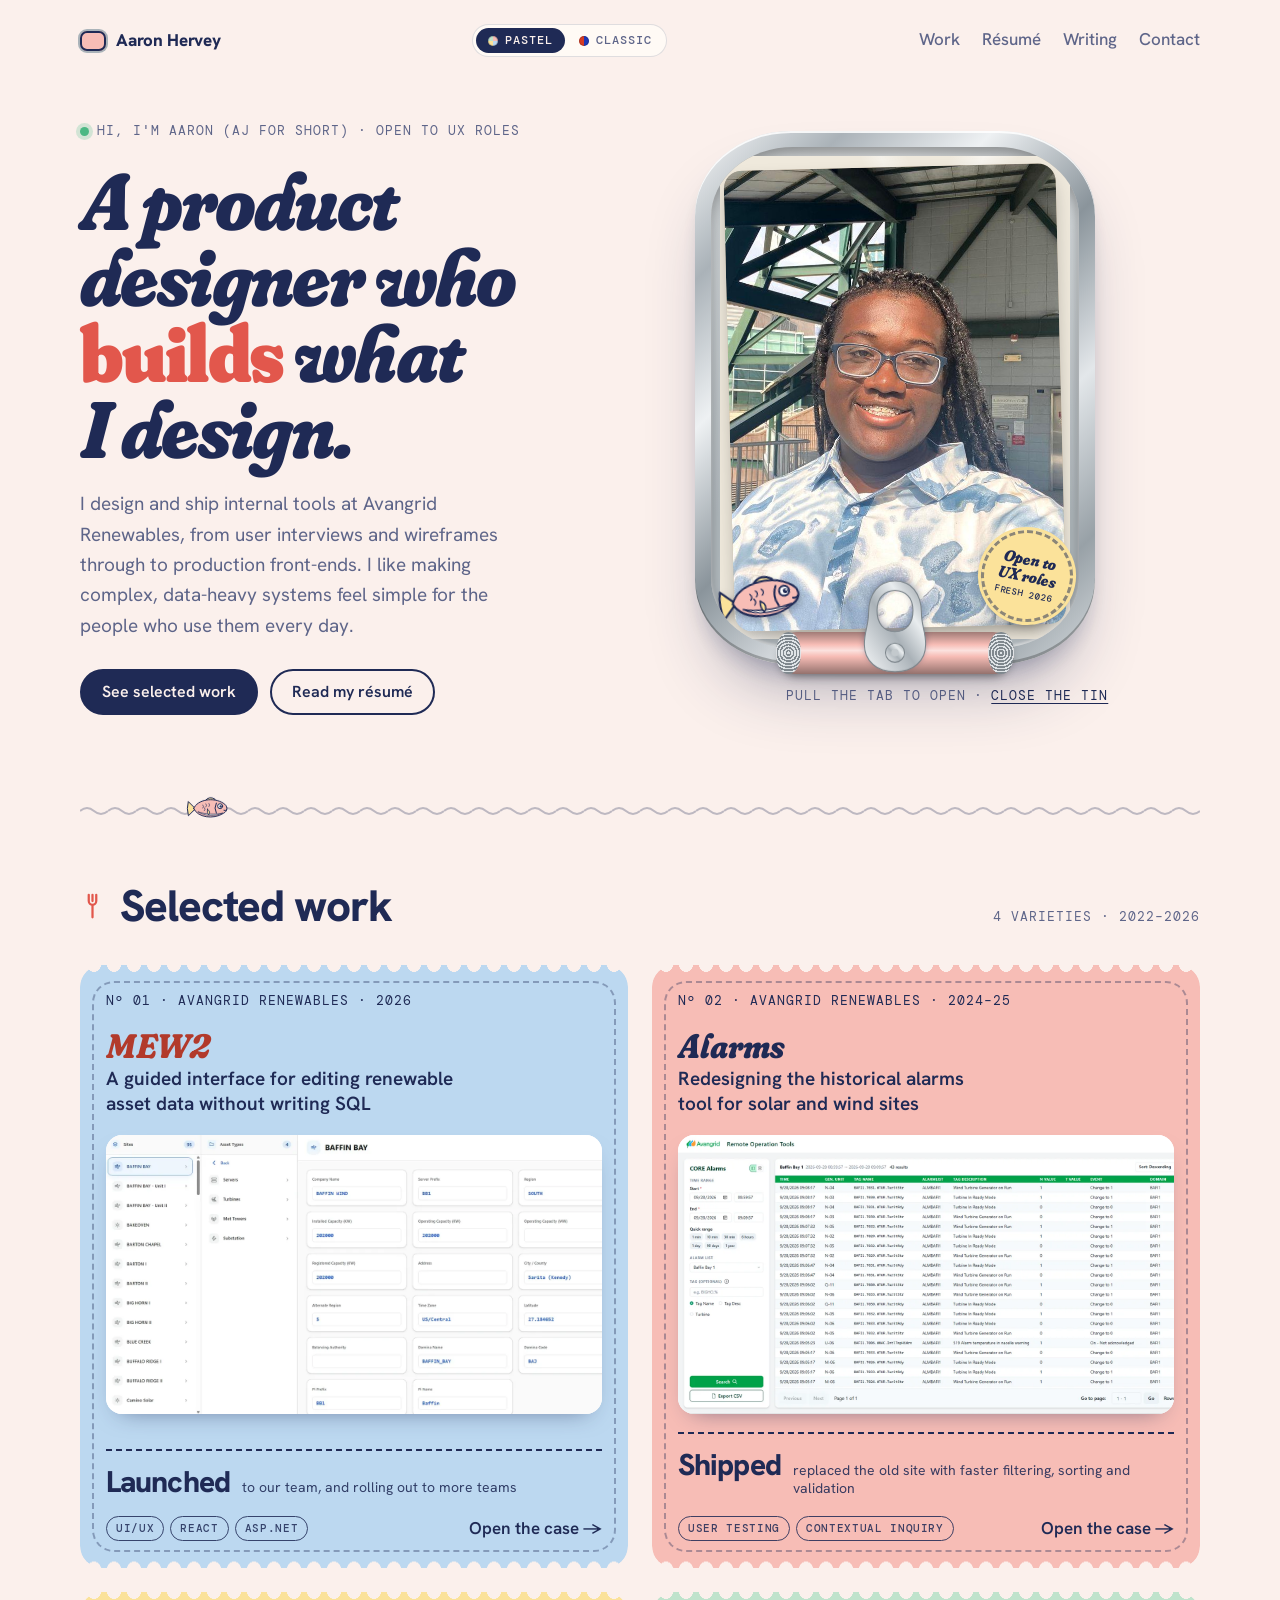
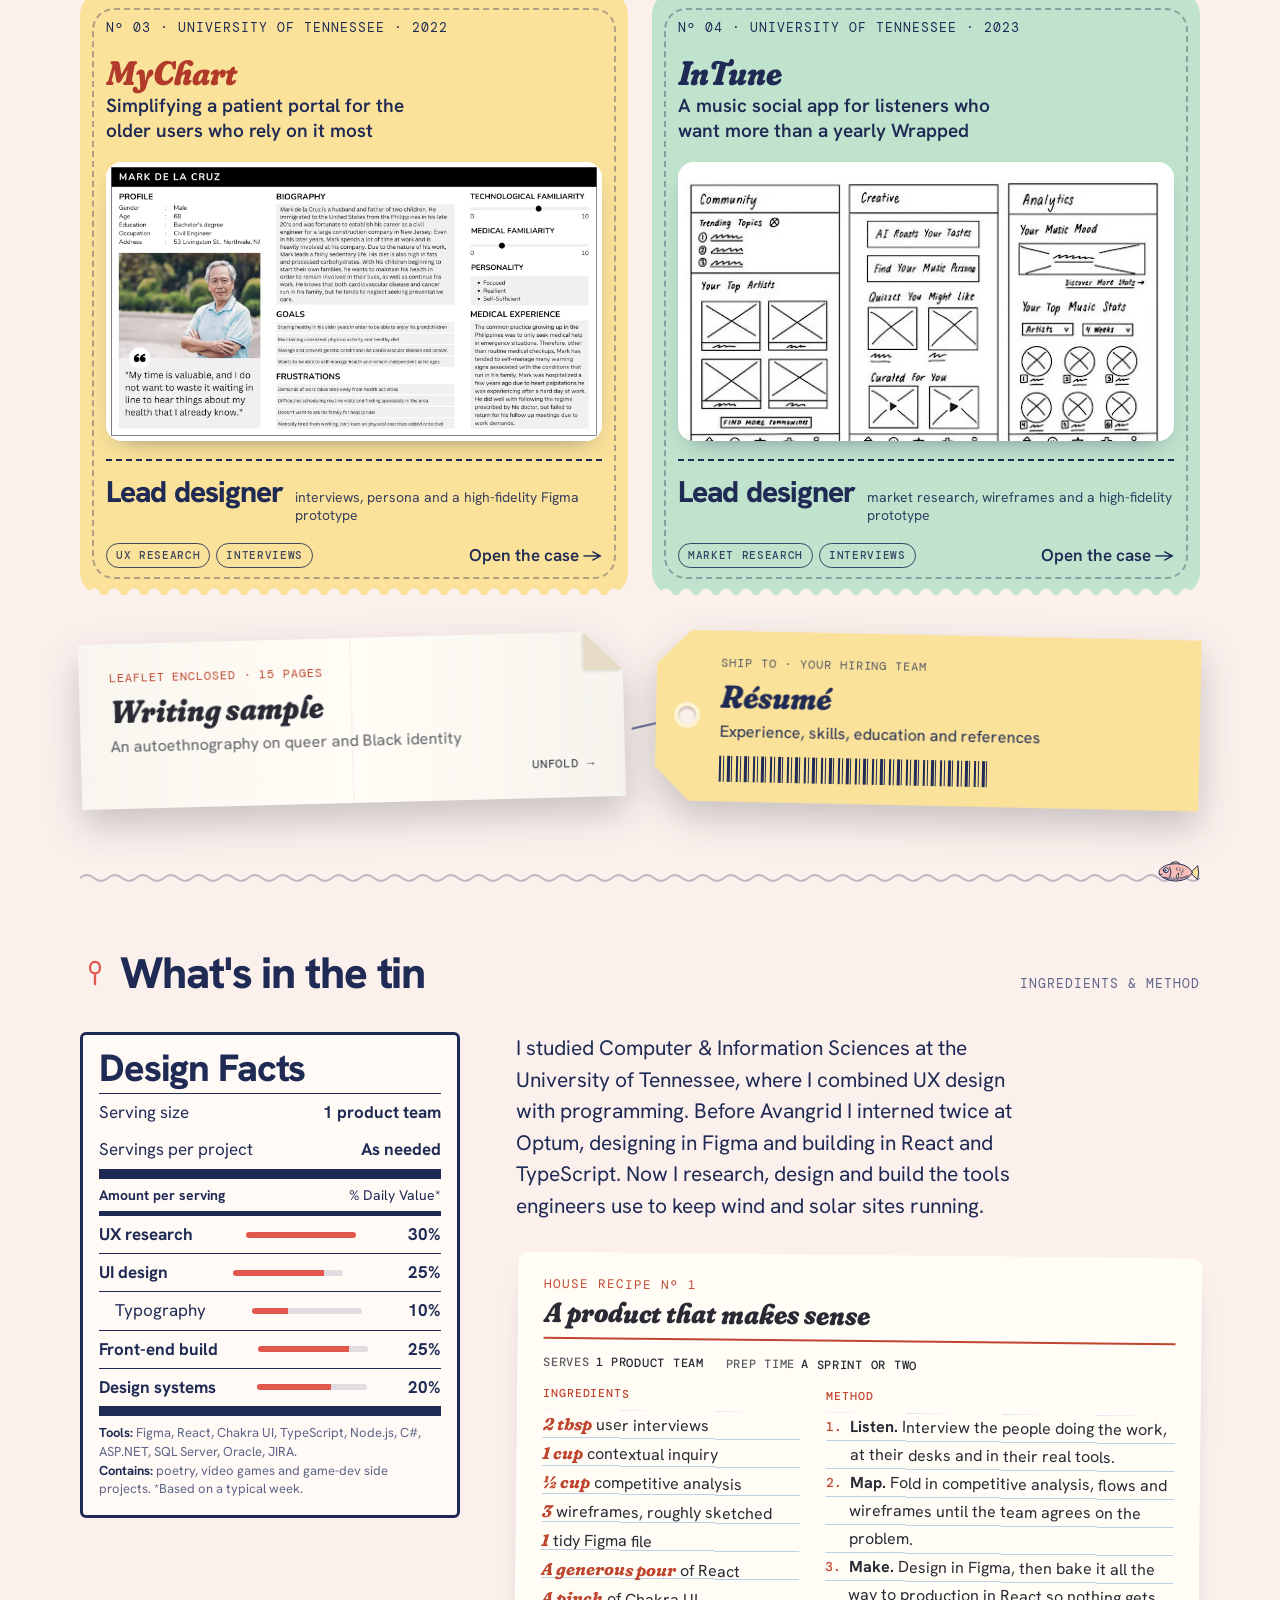
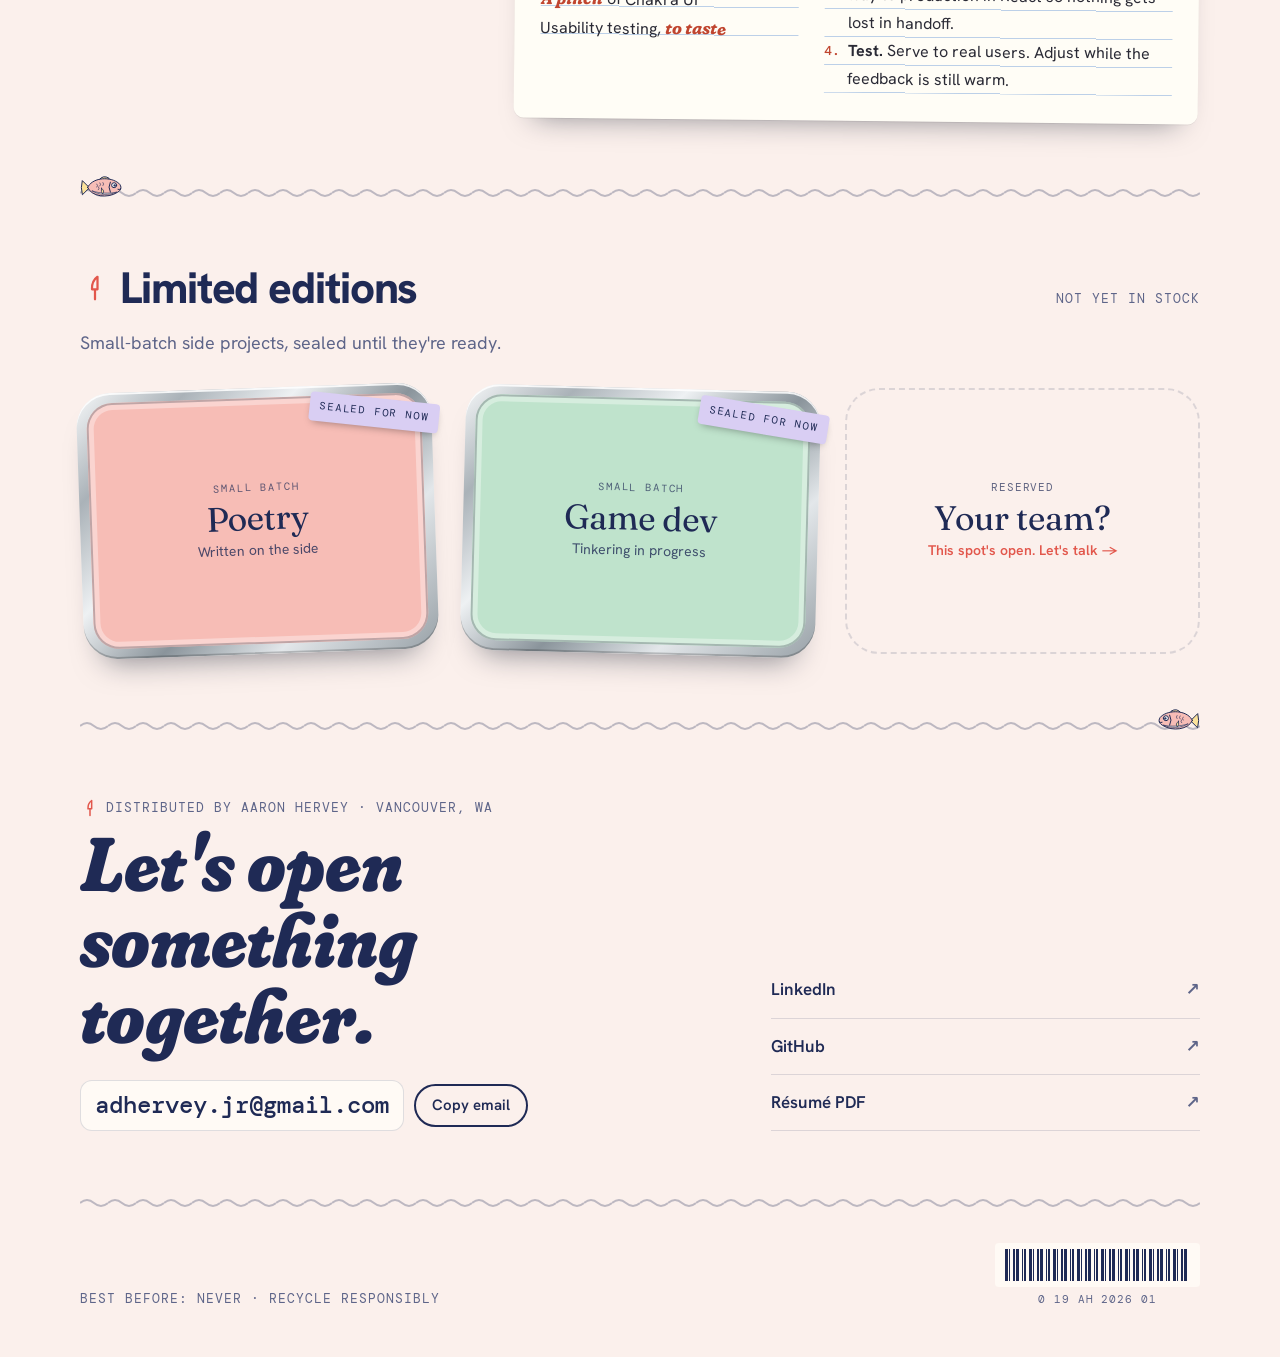
==== commit cc0c51f3: "Aaron rename, case recipes, limited editions, empty tin, link previews, a11y pass - Use Aaron throug" ====
--- a/index.html
+++ b/index.html
@@ -3,8 +3,24 @@
 <head>
 <meta charset="utf-8">
 <meta name="viewport" content="width=device-width, initial-scale=1, viewport-fit=cover">
-<title>Aj Hervey</title>
-<meta name="description" content="Aj Hervey is a product designer who builds what they design: UX research, interface design and React front-ends for data-heavy tools.">
+<title>Aaron Hervey</title>
+<meta name="description" content="Aaron (Aj) Hervey is a product designer who builds what they design: UX research, interface design and React front-ends for data-heavy tools.">
+<link rel="icon" href="favicon.svg" type="image/svg+xml">
+<link rel="apple-touch-icon" href="apple-touch-icon.png">
+<meta name="theme-color" content="#FBF0EC">
+<!-- Link previews. SITE_URL must be the live address; update it if the site moves. -->
+<meta property="og:type" content="website">
+<meta property="og:site_name" content="Aaron Hervey">
+<meta property="og:title" content="Aaron Hervey · Product Designer">
+<meta property="og:description" content="A product designer who builds what I design. Case studies, résumé and writing, packed in a tin.">
+<meta property="og:url" content="https://ahervey.github.io/">
+<meta property="og:image" content="https://ahervey.github.io/og-image.png">
+<meta property="og:image:width" content="1200">
+<meta property="og:image:height" content="630">
+<meta property="og:image:alt" content="Aaron Hervey's photo inside an open sardine tin, beside the line: a product designer who builds what I design.">
+<meta name="twitter:card" content="summary_large_image">
+<!-- Visit counts: put your GoatCounter code here (e.g. "ahervey") to turn them on. -->
+<meta name="goatcounter" content="">
 <link rel="preconnect" href="https://fonts.googleapis.com">
 <link rel="preconnect" href="https://fonts.gstatic.com" crossorigin>
 <link rel="stylesheet" href="https://fonts.googleapis.com/css2?family=Fraunces:ital,opsz,wght,SOFT,WONK@1,9..144,700..900,0..100,0..1&family=Shrikhand&family=Hanken+Grotesk:wght@400;500;600;700;800&family=DM+Mono:wght@400;500&display=swap">
@@ -13,6 +29,7 @@
 <script>try{if(localStorage.getItem('tin-style')==='classic'){document.getElementById('pastel-css').disabled=true;document.documentElement.dataset.style='classic'}}catch(e){}</script>
 </head>
 <body>
+<a class="skip" href="#main">Skip to content</a>
 <svg class="sprite" aria-hidden="true" focusable="false">
   <symbol id="fish" viewBox="0 0 120 70">
     <g stroke-linecap="round" stroke-linejoin="round" style="stroke:var(--fish-line);stroke-width:2.6">
@@ -35,7 +52,7 @@
 </svg>
 <div class="wrap">
   <nav aria-label="Main">
-    <a class="brand" href="#top"><i></i>Aj Hervey</a>
+    <a class="brand" href="#top"><i></i>Aaron Hervey</a>
     <div class="style-switch" role="group" aria-label="Packaging style">
       <button type="button" data-style="pastel" aria-pressed="true"><i></i>Pastel</button>
       <button type="button" data-style="classic" aria-pressed="false"><i></i>Classic</button>
@@ -49,10 +66,11 @@
   </nav>
 
   <!-- ===================== HOME ===================== -->
-  <main data-view="home">
+  <main id="main" tabindex="-1">
+  <div data-view="home">
     <header class="hero" id="top">
       <div class="hero-copy">
-        <span class="status mono"><b></b>Hi, I'm Aj · Open to UX roles</span>
+        <span class="status mono"><b></b>Hi, I'm Aaron (Aj for short) · Open to UX roles</span>
         <h1>A product designer who <em>builds</em> what I design.</h1>
         <p class="lede">I design and ship internal tools at Avangrid Renewables, from user interviews and wireframes through to production front-ends. I like making complex, data-heavy systems feel simple for the people who use them every day.</p>
         <div class="ctas">
@@ -66,7 +84,7 @@
             <div class="tray">
               <div class="liner"></div>
               <svg class="tray-fish" aria-hidden="true"><use href="#fish"/></svg>
-              <div class="photo"><img src="img/aj.jpg" alt="Aj Hervey smiling in glasses and a blue patterned shirt"></div>
+              <div class="photo"><img src="img/aj.jpg" alt="Aaron Hervey smiling in glasses and a blue patterned shirt" width="660" height="880" decoding="async" fetchpriority="high"></div>
               <div class="sticker" aria-hidden="true">Open to<br>UX roles<small>Fresh 2026</small></div>
             </div>
             <div class="lid-wrap">
@@ -78,7 +96,7 @@
                   <svg class="arch" viewBox="0 0 260 46" aria-hidden="true"><path id="lid-arc" d="M14 42 A270 270 0 0 1 246 42" fill="none"/><text><textPath href="#lid-arc" startOffset="50%" text-anchor="middle">Est. 2019 · Knoxville, TN</textPath></text></svg>
                   <div class="lid-mid">
                     <span class="mono" style="color:var(--print-cream);opacity:.8">Finest quality</span>
-                    <div class="lid-name">Aj<br>Hervey</div>
+                    <div class="lid-name">Aaron<br>Hervey</div>
                     <span class="banner">Product Design</span>
                     <div class="school">
                       <svg viewBox="0 0 24 24"><path d="M5 2l14 11-6.2.9 3.7 7.4-2.8 1.4-3.7-7.5L5 19z" fill="currentColor"/></svg>
@@ -110,28 +128,28 @@
         <a class="variety v-blue" href="#mew2">
           <span class="mono">Nº 01 · Avangrid Renewables · 2026</span>
           <div><div class="flavor">MEW2</div><h3>A guided interface for editing renewable asset data without writing SQL</h3></div>
-          <div class="thumb"><img src="img/mew2_5.webp" alt="MEW2 data explorer showing the Baffin Bay wind farm and its attributes" loading="lazy"></div>
+          <div class="thumb"><img src="img/mew2_5.webp" alt="MEW2 data explorer showing the Baffin Bay wind farm and its attributes" loading="lazy" width="1600" height="706" decoding="async"></div>
           <div class="result"><strong>Launched</strong><span>to our team, and rolling out to more teams</span></div>
           <div class="v-foot"><div class="tags"><span>UI/UX</span><span>React</span><span>ASP.NET</span></div><b>Open the case →</b></div>
         </a>
         <a class="variety v-red" href="#oracle">
           <span class="mono">Nº 02 · Avangrid Renewables · 2024–25</span>
           <div><div class="flavor">Alarms</div><h3>Redesigning the historical alarms tool for solar and wind sites</h3></div>
-          <div class="thumb"><img src="img/oracle_2.webp" alt="Redesigned CORE Alarms results table with a query panel on the left" loading="lazy"></div>
+          <div class="thumb"><img src="img/oracle_2.webp" alt="Redesigned CORE Alarms results table with a query panel on the left" loading="lazy" width="1600" height="792" decoding="async"></div>
           <div class="result"><strong>Shipped</strong><span>replaced the old site with faster filtering, sorting and validation</span></div>
           <div class="v-foot"><div class="tags"><span>User testing</span><span>Contextual inquiry</span></div><b>Open the case →</b></div>
         </a>
         <a class="variety v-butter" href="#mychart">
           <span class="mono">Nº 03 · University of Tennessee · 2022</span>
           <div><div class="flavor">MyChart</div><h3>Simplifying a patient portal for the older users who rely on it most</h3></div>
-          <div class="thumb"><img src="img/mychart_0.webp" alt="User persona for Mark de la Cruz, a 68-year-old retired engineer" loading="lazy"></div>
+          <div class="thumb"><img src="img/mychart_0.webp" alt="User persona for Mark de la Cruz, a 68-year-old retired engineer" loading="lazy" width="1600" height="900" decoding="async"></div>
           <div class="result"><strong>Lead designer</strong><span>interviews, persona and a high-fidelity Figma prototype</span></div>
           <div class="v-foot"><div class="tags"><span>UX research</span><span>Interviews</span></div><b>Open the case →</b></div>
         </a>
         <a class="variety v-green" href="#intune">
           <span class="mono">Nº 04 · University of Tennessee · 2023</span>
           <div><div class="flavor">InTune</div><h3>A music social app for listeners who want more than a yearly Wrapped</h3></div>
-          <div class="thumb"><img src="img/intune_1.webp" alt="Hand-drawn wireframes for InTune's community, creative and analytics screens" loading="lazy"></div>
+          <div class="thumb"><img src="img/intune_1.webp" alt="Hand-drawn wireframes for InTune's community, creative and analytics screens" loading="lazy" width="512" height="320" decoding="async"></div>
           <div class="result"><strong>Lead designer</strong><span>market research, wireframes and a high-fidelity prototype</span></div>
           <div class="v-foot"><div class="tags"><span>Market research</span><span>Interviews</span></div><b>Open the case →</b></div>
         </a>
@@ -161,7 +179,7 @@
       <div class="sec-head"><h2><svg class="utensil" aria-hidden="true"><use href="#spoon"/></svg>What's in the tin</h2><span class="mono">Ingredients &amp; method</span></div>
       <div class="facts-grid">
         <div>
-          <div class="facts" role="table" aria-label="Design facts">
+          <div class="facts" role="group" aria-label="Design facts">
             <h3>Design Facts</h3>
             <div class="row plain"><span>Serving size</span><b>1 product team</b></div>
             <div class="row thick"><span>Servings per project</span><b>As needed</b></div>
@@ -207,7 +225,24 @@
         </div>
       </div>
     </section>
-  </main>
+    <section class="home-sec" id="editions">
+      <div class="sec-head"><h2><svg class="utensil" aria-hidden="true"><use href="#knife"/></svg>Limited editions</h2><span class="mono">Not yet in stock</span></div>
+      <p class="editions-intro">Small-batch side projects, sealed until they're ready.</p>
+      <div class="editions">
+        <div class="mini-tin t-pink">
+          <div class="mini-lid"><span class="mono">Small batch</span><b>Poetry</b><span class="mini-sub">Written on the side</span></div>
+          <span class="seal mono">Sealed for now</span>
+        </div>
+        <div class="mini-tin t-mint">
+          <div class="mini-lid"><span class="mono">Small batch</span><b>Game dev</b><span class="mini-sub">Tinkering in progress</span></div>
+          <span class="seal mono">Sealed for now</span>
+        </div>
+        <a class="mini-tin t-open" href="#contact">
+          <div class="mini-lid"><span class="mono">Reserved</span><b>Your team?</b><span class="mini-sub">This spot's open. Let's talk →</span></div>
+        </a>
+      </div>
+    </section>
+  </div>
 
   <!-- ===================== MEW2 ===================== -->
   <article data-view="mew2" data-title="MEW2 Web Interface" hidden>
@@ -217,7 +252,7 @@
       <div class="flavor">MEW2</div>
       <h1>A guided interface for editing renewable asset data without writing SQL</h1>
       <p class="summary">MEW2 sits on top of our SQL Server databases so teams across Avangrid can maintain sites, devices and certificates through forms and a browsable tree instead of raw queries.</p>
-      <figure class="hero-shot"><button class="shot" type="button"><img src="img/mew2_5.webp" alt="MEW2 data explorer with the Baffin Bay wind farm selected and its attributes in an inspector"></button></figure>
+      <figure class="hero-shot"><button class="shot" type="button"><img src="img/mew2_5.webp" alt="MEW2 data explorer with the Baffin Bay wind farm selected and its attributes in an inspector" width="1600" height="706" decoding="async"></button></figure>
     </header>
     <dl class="glance">
       <div><dt>Role</dt><dd>Designer &amp; developer (solo)</dd></div>
@@ -242,6 +277,32 @@
             </ul>
           </div>
           <div class="chips"><span>Website</span><span>C# / ASP.NET back-end</span><span>React front-end</span></div>
+          <section class="card recipe-card case-recipe" aria-label="Recipe for MEW2, from scratch">
+            <header><span class="mono">Recipe card · Nº 01</span><h3>MEW2, from scratch</h3></header>
+            <dl class="card-meta"><div><dt>Serves</dt><dd>Teams across Avangrid</dd></div><div><dt>Prep time</dt><dd>3 months</dd></div></dl>
+            <div class="recipe-cols">
+              <div>
+                <h4 class="mono">Ingredients</h4>
+                <ul class="ingredients">
+                  <li><b>1 cup</b> competitive analysis (Dribbble &amp; Contra)</li>
+                  <li><b>2 tbsp</b> manager feedback, every iteration</li>
+                  <li><b>1</b> ASP.NET back-end</li>
+                  <li><b>A splash</b> of Entity Framework</li>
+                  <li>React &amp; Chakra UI, <b>to taste</b></li>
+                  <li><b>2</b> Miller columns, no more</li>
+                </ul>
+              </div>
+              <div>
+                <h4 class="mono">Method</h4>
+                <ol class="method">
+                  <li><b>Study.</b> Compare dashboards that hold lots of nested data.</li>
+                  <li><b>Sketch.</b> A sidebar of sites that opens into their devices.</li>
+                  <li><b>Build.</b> Edits that wait in a pending-changes panel until you commit.</li>
+                  <li><b>Review.</b> Walk each build through with my manager, then iterate.</li>
+                </ol>
+              </div>
+            </div>
+          </section>
         </section>
 
         <section class="case-sec" data-toc="The problem">
@@ -289,16 +350,16 @@
         <section class="case-sec" data-toc="Screens">
           <h2>Screens</h2>
           <div class="gallery">
-            <figure class="wide"><button class="shot" type="button"><img src="img/mew2_4.webp" alt="Farm attributes being edited, with a changed field highlighted and a pending-changes badge" loading="lazy"></button><figcaption>Editing a farm. Changed fields are highlighted and the header shows how many edits are waiting to be committed.</figcaption></figure>
-            <figure><button class="shot" type="button"><img src="img/mew2_9.webp" alt="Review pending changes panel comparing old and new values" loading="lazy"></button><figcaption>Reviewing pending changes side by side before committing them in one batch.</figcaption></figure>
-            <figure><button class="shot" type="button"><img src="img/mew2_1.webp" alt="Inspector panel for a server asset" loading="lazy"></button><figcaption>The inspector for a single server, opened from the second column.</figcaption></figure>
-            <figure><button class="shot" type="button"><img src="img/mew2_2.webp" alt="Create a new asset form with asset type options" loading="lazy"></button><figcaption>One creation form that adapts its fields to the asset type.</figcaption></figure>
-            <figure><button class="shot" type="button"><img src="img/mew2_7.webp" alt="Create asset form showing a validation error" loading="lazy"></button><figcaption>Validation explains what's missing before anything reaches the database.</figcaption></figure>
-            <figure><button class="shot" type="button"><img src="img/mew2_3.webp" alt="Activity history showing an updated server with old and new values" loading="lazy"></button><figcaption>Activity history: what changed, who changed it and when.</figcaption></figure>
-            <figure><button class="shot" type="button"><img src="img/mew2_6.webp" alt="Certificates tab with certificate details" loading="lazy"></button><figcaption>The Certificates tab.</figcaption></figure>
-            <figure class="wide"><button class="shot" type="button"><img src="img/mew2_8.webp" alt="MEW2 data explorer in dark mode" loading="lazy"></button><figcaption>Dark mode.</figcaption></figure>
-            <figure><button class="shot" type="button"><img src="img/mew2_0.webp" alt="Empty data explorer prompting to select an asset" loading="lazy"></button><figcaption>The starting state asks you to pick an asset from the sidebar.</figcaption></figure>
-            <figure><button class="shot" type="button"><img src="img/mew2_5.webp" alt="Baffin Bay site attributes" loading="lazy"></button><figcaption>A site's attributes laid out as labeled fields.</figcaption></figure>
+            <figure class="wide"><button class="shot" type="button"><img src="img/mew2_4.webp" alt="Farm attributes being edited, with a changed field highlighted and a pending-changes badge" loading="lazy" width="1600" height="787" decoding="async"></button><figcaption>Editing a farm. Changed fields are highlighted and the header shows how many edits are waiting to be committed.</figcaption></figure>
+            <figure><button class="shot" type="button"><img src="img/mew2_9.webp" alt="Review pending changes panel comparing old and new values" loading="lazy" width="1600" height="788" decoding="async"></button><figcaption>Reviewing pending changes side by side before committing them in one batch.</figcaption></figure>
+            <figure><button class="shot" type="button"><img src="img/mew2_1.webp" alt="Inspector panel for a server asset" loading="lazy" width="1600" height="788" decoding="async"></button><figcaption>The inspector for a single server, opened from the second column.</figcaption></figure>
+            <figure><button class="shot" type="button"><img src="img/mew2_2.webp" alt="Create a new asset form with asset type options" loading="lazy" width="1600" height="708" decoding="async"></button><figcaption>One creation form that adapts its fields to the asset type.</figcaption></figure>
+            <figure><button class="shot" type="button"><img src="img/mew2_7.webp" alt="Create asset form showing a validation error" loading="lazy" width="1600" height="789" decoding="async"></button><figcaption>Validation explains what's missing before anything reaches the database.</figcaption></figure>
+            <figure><button class="shot" type="button"><img src="img/mew2_3.webp" alt="Activity history showing an updated server with old and new values" loading="lazy" width="1600" height="784" decoding="async"></button><figcaption>Activity history: what changed, who changed it and when.</figcaption></figure>
+            <figure><button class="shot" type="button"><img src="img/mew2_6.webp" alt="Certificates tab with certificate details" loading="lazy" width="1600" height="789" decoding="async"></button><figcaption>The Certificates tab.</figcaption></figure>
+            <figure class="wide"><button class="shot" type="button"><img src="img/mew2_8.webp" alt="MEW2 data explorer in dark mode" loading="lazy" width="1600" height="789" decoding="async"></button><figcaption>Dark mode.</figcaption></figure>
+            <figure><button class="shot" type="button"><img src="img/mew2_0.webp" alt="Empty data explorer prompting to select an asset" loading="lazy" width="1600" height="787" decoding="async"></button><figcaption>The starting state asks you to pick an asset from the sidebar.</figcaption></figure>
+            <figure><button class="shot" type="button"><img src="img/mew2_5.webp" alt="Baffin Bay site attributes" loading="lazy" width="1600" height="706" decoding="async"></button><figcaption>A site's attributes laid out as labeled fields.</figcaption></figure>
           </div>
         </section>
 
@@ -309,8 +370,8 @@
             <div class="printer" aria-label="Takeaways receipt">
           <div class="slot" aria-hidden="true"></div>
           <div class="receipt-clip"><div class="receipt-wrap"><div class="receipt">
-            <div class="rc-head"><span class="rc-brand">Aj Hervey Goods</span><span>Vancouver, WA</span><span>Takeaways receipt</span></div>
-            <div class="rc-meta"><span>Order</span><span>Nº 01 · MEW2</span><span>Date</span><span>Aug 2026</span><span>Cashier</span><span>Aj</span></div>
+            <div class="rc-head"><span class="rc-brand">Aaron Hervey Goods</span><span>Vancouver, WA</span><span>Takeaways receipt</span></div>
+            <div class="rc-meta"><span>Order</span><span>Nº 01 · MEW2</span><span>Date</span><span>Aug 2026</span><span>Cashier</span><span>Aaron</span></div>
             <ul class="rc-items">
               <li><span class="rc-line"><span>Entity Framework</span><span>Learned</span></span><span class="rc-note">New to me; the CORE Alarms build gave me a head start.</span></li>
               <li><span class="rc-line"><span>Design while building</span><span>1x</span></span><span class="rc-note">No time for a prototyping phase, so the build was the prototype.</span></li>
@@ -340,7 +401,7 @@
       <div class="flavor">Alarms</div>
       <h1>Redesigning the historical alarms tool for our solar and wind sites</h1>
       <p class="summary">CORE Alarms lets engineers query Oracle for the alarm history of any site or front-end machine. I redesigned and rebuilt it on my own, from wireframe to a shipped React and Node.js app.</p>
-      <figure class="hero-shot"><button class="shot" type="button"><img src="img/oracle_2.webp" alt="Redesigned CORE Alarms page with a query panel beside a green-headed results table"></button></figure>
+      <figure class="hero-shot"><button class="shot" type="button"><img src="img/oracle_2.webp" alt="Redesigned CORE Alarms page with a query panel beside a green-headed results table" width="1600" height="792" decoding="async"></button></figure>
     </header>
     <dl class="glance">
       <div><dt>Role</dt><dd>Sole designer &amp; developer</dd></div>
@@ -364,6 +425,33 @@
             </ul>
           </div>
           <div class="chips"><span>Node.js back-end</span><span>React front-end</span><span>Improved visual experience</span></div>
+          <section class="card recipe-card case-recipe" aria-label="Recipe for Alarms, refreshed">
+            <header><span class="mono">Recipe card · Nº 02</span><h3>Alarms, refreshed</h3></header>
+            <dl class="card-meta"><div><dt>Serves</dt><dd>Engineers across the fleet</dd></div><div><dt>Prep time</dt><dd>Aug 2024 – Feb 2025</dd></div></dl>
+            <div class="recipe-cols">
+              <div>
+                <h4 class="mono">Ingredients</h4>
+                <ul class="ingredients">
+                  <li><b>1 cup</b> contextual inquiry</li>
+                  <li><b>½ cup</b> dashboard research</li>
+                  <li><b>1</b> Oracle database</li>
+                  <li><b>1</b> Node.js back-end</li>
+                  <li>React &amp; Chakra UI, <b>generously</b></li>
+                  <li><b>A pinch</b> of TanStack virtualization</li>
+                  <li>Avangrid brand colors, <b>to taste</b></li>
+                </ul>
+              </div>
+              <div>
+                <h4 class="mono">Method</h4>
+                <ol class="method">
+                  <li><b>Listen.</b> Ask people what slows them down in the old site.</li>
+                  <li><b>Wireframe.</b> Sketch a softer, more open layout.</li>
+                  <li><b>Rebuild.</b> Move it to React with filtering, sorting and validation.</li>
+                  <li><b>Test.</b> Stage it for users, fold in feedback, ship.</li>
+                </ol>
+              </div>
+            </div>
+          </section>
         </section>
 
         <section class="case-sec" data-toc="The problem">
@@ -427,15 +515,15 @@
           <h2>Before &amp; after</h2>
           <div class="gallery">
             <span class="gallery-label mono">Before</span>
-            <figure><button class="shot" type="button"><img src="img/oracle_0.webp" alt="The old CORE Alarms query form" loading="lazy"></button><figcaption>The old query form.</figcaption></figure>
-            <figure><button class="shot" type="button"><img src="img/oracle_1.webp" alt="The old CORE Alarms results table" loading="lazy"></button><figcaption>The old results table.</figcaption></figure>
+            <figure><button class="shot" type="button"><img src="img/oracle_0.webp" alt="The old CORE Alarms query form" loading="lazy" width="1600" height="858" decoding="async"></button><figcaption>The old query form.</figcaption></figure>
+            <figure><button class="shot" type="button"><img src="img/oracle_1.webp" alt="The old CORE Alarms results table" loading="lazy" width="1600" height="858" decoding="async"></button><figcaption>The old results table.</figcaption></figure>
             <span class="gallery-label mono">After</span>
-            <figure class="wide"><button class="shot" type="button"><img src="img/oracle_2.webp" alt="New split layout with query panel and results" loading="lazy"></button><figcaption>Split layout: the query panel sits beside the results.</figcaption></figure>
-            <figure><button class="shot" type="button"><img src="img/oracle_5.webp" alt="Filters and columns drawer open over the results" loading="lazy"></button><figcaption>The Filters &amp; Columns drawer.</figcaption></figure>
-            <figure><button class="shot" type="button"><img src="img/oracle_3.webp" alt="Results narrowed by an active filter chip" loading="lazy"></button><figcaption>Active filters show as chips above the results.</figcaption></figure>
-            <figure class="wide"><button class="shot" type="button"><img src="img/oracle_6.webp" alt="Stacked layout with a full-width query bar" loading="lazy"></button><figcaption>Stacked layout: a full-width query bar above the results.</figcaption></figure>
-            <figure><button class="shot" type="button"><img src="img/oracle_4.webp" alt="Validation error toast asking the user to select an alarm list" loading="lazy"></button><figcaption>Validation catches an incomplete query.</figcaption></figure>
-            <figure><button class="shot" type="button"><img src="img/oracle_7.webp" alt="Toast confirming the CSV was exported" loading="lazy"></button><figcaption>Confirmation after exporting to CSV.</figcaption></figure>
+            <figure class="wide"><button class="shot" type="button"><img src="img/oracle_2.webp" alt="New split layout with query panel and results" loading="lazy" width="1600" height="792" decoding="async"></button><figcaption>Split layout: the query panel sits beside the results.</figcaption></figure>
+            <figure><button class="shot" type="button"><img src="img/oracle_5.webp" alt="Filters and columns drawer open over the results" loading="lazy" width="1600" height="794" decoding="async"></button><figcaption>The Filters &amp; Columns drawer.</figcaption></figure>
+            <figure><button class="shot" type="button"><img src="img/oracle_3.webp" alt="Results narrowed by an active filter chip" loading="lazy" width="1600" height="793" decoding="async"></button><figcaption>Active filters show as chips above the results.</figcaption></figure>
+            <figure class="wide"><button class="shot" type="button"><img src="img/oracle_6.webp" alt="Stacked layout with a full-width query bar" loading="lazy" width="1600" height="794" decoding="async"></button><figcaption>Stacked layout: a full-width query bar above the results.</figcaption></figure>
+            <figure><button class="shot" type="button"><img src="img/oracle_4.webp" alt="Validation error toast asking the user to select an alarm list" loading="lazy" width="1600" height="791" decoding="async"></button><figcaption>Validation catches an incomplete query.</figcaption></figure>
+            <figure><button class="shot" type="button"><img src="img/oracle_7.webp" alt="Toast confirming the CSV was exported" loading="lazy" width="1600" height="791" decoding="async"></button><figcaption>Confirmation after exporting to CSV.</figcaption></figure>
           </div>
         </section>
 
@@ -446,8 +534,8 @@
             <div class="printer" aria-label="Takeaways receipt">
           <div class="slot" aria-hidden="true"></div>
           <div class="receipt-clip"><div class="receipt-wrap"><div class="receipt">
-            <div class="rc-head"><span class="rc-brand">Aj Hervey Goods</span><span>Vancouver, WA</span><span>Takeaways receipt</span></div>
-            <div class="rc-meta"><span>Order</span><span>Nº 02 · Alarms</span><span>Date</span><span>Feb 2025</span><span>Cashier</span><span>Aj</span></div>
+            <div class="rc-head"><span class="rc-brand">Aaron Hervey Goods</span><span>Vancouver, WA</span><span>Takeaways receipt</span></div>
+            <div class="rc-meta"><span>Order</span><span>Nº 02 · Alarms</span><span>Date</span><span>Feb 2025</span><span>Cashier</span><span>Aaron</span></div>
             <ul class="rc-items">
               <li><span class="rc-line"><span>First solo project</span><span>1x</span></span><span class="rc-note">Design and build, start to finish.</span></li>
               <li><span class="rc-line"><span>Programming skills</span><span>Restored</span></span><span class="rc-note">Rusty at first, back up to speed.</span></li>
@@ -478,7 +566,7 @@
       <div class="flavor">MyChart</div>
       <h1>Simplifying a patient portal for the older users who rely on it most</h1>
       <p class="summary">A redesign of the MyChart app with streamlined menus, a more useful dashboard, hospital maps, integrations and onboarding, built as a high-fidelity Figma prototype.</p>
-      <figure class="hero-shot"><button class="shot" type="button"><img src="img/mychart_0.webp" alt="User persona for Mark de la Cruz, a 68-year-old retired civil engineer"></button></figure>
+      <figure class="hero-shot"><button class="shot" type="button"><img src="img/mychart_0.webp" alt="User persona for Mark de la Cruz, a 68-year-old retired civil engineer" width="1600" height="900" decoding="async"></button></figure>
     </header>
     <dl class="glance">
       <div><dt>Role</dt><dd>Lead designer</dd></div>
@@ -496,6 +584,31 @@
             <p>Our class team was asked to redesign an app we already knew. A teammate suggested MyChart, a healthcare app for appointments, lab results and much more. We wanted to make it more accessible and modern, starting from the ground up.</p>
             <p>As lead designer, I turned our vision and early prototypes into the high-fidelity design, and recruited the users we interviewed about the app and our ideas.</p>
           </div>
+          <section class="card recipe-card case-recipe" aria-label="Recipe for A calmer patient portal">
+            <header><span class="mono">Recipe card · Nº 03</span><h3>A calmer patient portal</h3></header>
+            <dl class="card-meta"><div><dt>Serves</dt><dd>Patients 40 and up</dd></div><div><dt>Prep time</dt><dd>10 weeks</dd></div></dl>
+            <div class="recipe-cols">
+              <div>
+                <h4 class="mono">Ingredients</h4>
+                <ul class="ingredients">
+                  <li><b>1 cup</b> user interviews</li>
+                  <li><b>1</b> persona, Mark</li>
+                  <li><b>5</b> key features</li>
+                  <li>White &amp; blue, <b>mostly white</b></li>
+                  <li><b>A handful</b> of Figma community resources</li>
+                </ul>
+              </div>
+              <div>
+                <h4 class="mono">Method</h4>
+                <ol class="method">
+                  <li><b>Map.</b> List what the app already does.</li>
+                  <li><b>Interview.</b> Find where people get lost.</li>
+                  <li><b>Distill.</b> Turn what we heard into Mark.</li>
+                  <li><b>Prototype.</b> Low- to high-fidelity in Figma.</li>
+                </ol>
+              </div>
+            </div>
+          </section>
         </section>
 
         <section class="case-sec" data-toc="The problem">
@@ -525,7 +638,7 @@
         <section class="case-sec" data-toc="Persona">
           <h2>Meet Mark</h2>
           <div class="prose"><p>We organized everything from our inquiries into a persona of our typical user: Mark, a 68-year-old retired civil engineer managing a heart condition, who doesn't want to waste the time he has left waiting in line for health information he already knows.</p></div>
-          <figure><button class="shot" type="button"><img src="img/mychart_0.webp" alt="Persona sheet for Mark de la Cruz with profile, biography, goals, frustrations and medical experience" loading="lazy"></button><figcaption>Persona: Mark de la Cruz.</figcaption></figure>
+          <figure><button class="shot" type="button"><img src="img/mychart_0.webp" alt="Persona sheet for Mark de la Cruz with profile, biography, goals, frustrations and medical experience" loading="lazy" width="1600" height="900" decoding="async"></button><figcaption>Persona: Mark de la Cruz.</figcaption></figure>
         </section>
 
         <section class="case-sec" data-toc="Key features">
@@ -561,8 +674,8 @@
             <div class="printer" aria-label="Takeaways receipt">
           <div class="slot" aria-hidden="true"></div>
           <div class="receipt-clip"><div class="receipt-wrap"><div class="receipt">
-            <div class="rc-head"><span class="rc-brand">Aj Hervey Goods</span><span>Vancouver, WA</span><span>Takeaways receipt</span></div>
-            <div class="rc-meta"><span>Order</span><span>Nº 03 · MyChart</span><span>Date</span><span>Dec 2022</span><span>Cashier</span><span>Aj</span></div>
+            <div class="rc-head"><span class="rc-brand">Aaron Hervey Goods</span><span>Vancouver, WA</span><span>Takeaways receipt</span></div>
+            <div class="rc-meta"><span>Order</span><span>Nº 03 · MyChart</span><span>Date</span><span>Dec 2022</span><span>Cashier</span><span>Aaron</span></div>
             <ul class="rc-items">
               <li><span class="rc-line"><span>First UI/UX project</span><span>1x</span></span></li>
               <li><span class="rc-line"><span>Figma</span><span>Learned</span></span><span class="rc-note">First time opening it.</span></li>
@@ -592,7 +705,7 @@
       <div class="flavor">InTune</div>
       <h1>A music social app for listeners who want more than a yearly Wrapped</h1>
       <p class="summary">InTune blends Last.fm-style listening analytics with Reddit-style communities, so serious listeners can track their taste all year and find people who share it.</p>
-      <figure class="hero-shot"><button class="shot" type="button"><img src="img/intune_0.webp" alt="Hand-drawn wireframes for InTune's welcome, service picker and home screens"></button></figure>
+      <figure class="hero-shot"><button class="shot" type="button"><img src="img/intune_0.webp" alt="Hand-drawn wireframes for InTune's welcome, service picker and home screens" width="512" height="320" decoding="async"></button></figure>
     </header>
     <dl class="glance">
       <div><dt>Role</dt><dd>Lead designer</dd></div>
@@ -610,6 +723,32 @@
             <p>We wanted an app that connects like-minded listeners and serious audiophiles. After settling on the concept, we prototyped in Figma and ran contextual inquiries to find out whether people needed it and would actually use it.</p>
             <p>As lead designer, I built the high-fidelity prototype, researched potential users and design references for each page, designed the brand logo, and coordinated the wireframes with my team.</p>
           </div>
+          <section class="card recipe-card case-recipe" aria-label="Recipe for InTune, made to share">
+            <header><span class="mono">Recipe card · Nº 04</span><h3>InTune, made to share</h3></header>
+            <dl class="card-meta"><div><dt>Serves</dt><dd>Serious music listeners</dd></div><div><dt>Prep time</dt><dd>10 weeks</dd></div></dl>
+            <div class="recipe-cols">
+              <div>
+                <h4 class="mono">Ingredients</h4>
+                <ul class="ingredients">
+                  <li><b>1 cup</b> market research</li>
+                  <li><b>½ cup</b> contextual inquiry</li>
+                  <li><b>1</b> survey</li>
+                  <li><b>6</b> hand-drawn wireframes</li>
+                  <li><b>1</b> brand logo</li>
+                  <li><b>A dash</b> of MySpace nostalgia</li>
+                </ul>
+              </div>
+              <div>
+                <h4 class="mono">Method</h4>
+                <ol class="method">
+                  <li><b>Research.</b> See what Spotify, Apple Music and Last.fm already offer.</li>
+                  <li><b>Ask.</b> Learn how listeners find stats and each other.</li>
+                  <li><b>Sketch.</b> Wireframe analytics, communities and profiles.</li>
+                  <li><b>Polish.</b> Build the high-fidelity prototype in Figma.</li>
+                </ol>
+              </div>
+            </div>
+          </section>
         </section>
 
         <section class="case-sec" data-toc="The problem">
@@ -653,8 +792,8 @@
             <div><h3>Profiles</h3><p>An icon, a banner and a favorite track that plays when someone visits, in the spirit of MySpace.</p></div>
           </div>
           <div class="gallery">
-            <figure><button class="shot" type="button"><img src="img/intune_0.webp" alt="Wireframes for logo screen, service selection and home feed" loading="lazy"></button><figcaption>Wireframes: welcome, service picker and home.</figcaption></figure>
-            <figure><button class="shot" type="button"><img src="img/intune_1.webp" alt="Wireframes for community, creative and analytics screens" loading="lazy"></button><figcaption>Wireframes: communities, creative and analytics.</figcaption></figure>
+            <figure><button class="shot" type="button"><img src="img/intune_0.webp" alt="Wireframes for logo screen, service selection and home feed" loading="lazy" width="512" height="320" decoding="async"></button><figcaption>Wireframes: welcome, service picker and home.</figcaption></figure>
+            <figure><button class="shot" type="button"><img src="img/intune_1.webp" alt="Wireframes for community, creative and analytics screens" loading="lazy" width="512" height="320" decoding="async"></button><figcaption>Wireframes: communities, creative and analytics.</figcaption></figure>
           </div>
         </section>
 
@@ -680,8 +819,8 @@
             <div class="printer" aria-label="Takeaways receipt">
           <div class="slot" aria-hidden="true"></div>
           <div class="receipt-clip"><div class="receipt-wrap"><div class="receipt">
-            <div class="rc-head"><span class="rc-brand">Aj Hervey Goods</span><span>Vancouver, WA</span><span>Takeaways receipt</span></div>
-            <div class="rc-meta"><span>Order</span><span>Nº 04 · InTune</span><span>Date</span><span>May 2023</span><span>Cashier</span><span>Aj</span></div>
+            <div class="rc-head"><span class="rc-brand">Aaron Hervey Goods</span><span>Vancouver, WA</span><span>Takeaways receipt</span></div>
+            <div class="rc-meta"><span>Order</span><span>Nº 04 · InTune</span><span>Date</span><span>May 2023</span><span>Cashier</span><span>Aaron</span></div>
             <ul class="rc-items">
               <li><span class="rc-line"><span>Contextual inquiry</span><span>Practiced</span></span><span class="rc-note">How to conduct myself in interviews.</span></li>
               <li><span class="rc-line"><span>Finding references</span><span>Practiced</span></span><span class="rc-note">And applying them to my own work.</span></li>
@@ -717,7 +856,7 @@
           <div class="fold-head mono"><span>Please read before opening</span><span>Panel 1 of 4</span></div>
           <h2>The assignment</h2>
           <p class="drop">I expected this class to be like others: pick a topic loosely related to me and write an essay about it. Instead, the direction was to write something deeply personal, in the first person. I'd always been taught to remove myself from my writing, so I was essentially reteaching myself how to write. It came with a lot of feelings that I was doing it wrong, but by the end of the course I was grateful for the chance to step that far out of my comfort zone.</p>
-          <aside class="defn"><b>au·to·eth·nog·ra·phy</b> <i>(n.)</i> A form of ethnographic research in which the researcher connects personal experience to wider cultural, political and social meaning.</aside>
+          <p class="defn"><b>au·to·eth·nog·ra·phy</b> <i>(n.)</i> A form of ethnographic research in which the researcher connects personal experience to wider cultural, political and social meaning.</p>
         </section>
         <section class="fold" style="--i:1">
           <div class="fold-head mono"><span>Background</span><span>Panel 2 of 4</span></div>
@@ -747,7 +886,7 @@
     <div class="slip">
       <header class="slip-head">
         <div class="slip-brand">
-          <span class="slip-logo">Aj Hervey Goods</span>
+          <span class="slip-logo">Aaron Hervey Goods</span>
           <span class="mono muted">Vancouver, WA · adhervey.jr@gmail.com</span>
         </div>
         <div class="slip-title"><span class="mono muted">Document</span><b>Packing slip</b></div>
@@ -881,11 +1020,34 @@
     </div>
   </article>
 
+  <!-- ===================== EMPTY TIN (broken links) ===================== -->
+  <article data-view="empty" data-title="Empty tin" hidden>
+    <div class="empty">
+      <div class="empty-tin" aria-hidden="true">
+        <div class="empty-tray">
+          <svg class="bones" viewBox="0 0 160 70"><g fill="none" stroke-linecap="round" stroke-linejoin="round">
+            <circle cx="132" cy="35" r="15"/><circle cx="137" cy="31" r="3" class="eye"/>
+            <path d="M117 35 H40"/><path d="M40 35 L22 20 M40 35 L22 50 M22 20 Q16 35 22 50"/>
+            <path d="M104 35 l-8 -14 M104 35 l-8 14 M90 35 l-8 -16 M90 35 l-8 16 M76 35 l-8 -16 M76 35 l-8 16 M62 35 l-7 -14 M62 35 l-7 14"/>
+          </g></svg>
+          <i class="crumb" style="left:22%;top:72%"></i><i class="crumb" style="left:64%;top:20%"></i><i class="crumb" style="left:80%;top:76%"></i>
+        </div>
+      </div>
+      <span class="mono muted">Error 404 · Net wt. 0 oz</span>
+      <h1>This tin is empty.</h1>
+      <p>The page you're looking for isn't here. The link may have a typo, or the page may have moved.</p>
+      <div class="ctas"><a class="btn primary" href="#top">Back to the shelf</a><a class="btn" href="#work">See the work</a></div>
+    </div>
+  </article>
+
+  </main>
+
   <!-- ===================== BACK OF PACK (every page) ===================== -->
-  <section class="back-sec" id="contact">
+  <footer class="site-footer">
+  <section class="back-sec" id="contact" aria-label="Contact">
     <div class="back">
       <div>
-        <span class="mono muted dist"><svg class="utensil" aria-hidden="true"><use href="#knife"/></svg>Distributed by Aj Hervey · Vancouver, WA</span>
+        <span class="mono muted dist"><svg class="utensil" aria-hidden="true"><use href="#knife"/></svg>Distributed by Aaron Hervey · Vancouver, WA</span>
         <h2>Let's open something together.</h2>
         <div class="email"><code id="email">adhervey.jr@gmail.com</code><button class="copy" id="copy" type="button">Copy email</button></div>
       </div>
@@ -896,9 +1058,10 @@
       </div>
     </div>
   </section>
-  <footer>
+  <div class="fine-print">
     <span class="mono">Best before: never · Recycle responsibly</span>
-    <div class="barcode"><div class="bars" id="bars" aria-hidden="true"></div><span class="mono">0 19 AJ 2026 01</span></div>
+    <div class="barcode"><div class="bars" id="bars" aria-hidden="true"></div><span class="mono">0 19 AH 2026 01</span></div>
+  </div>
   </footer>
 </div>
 
--- a/styles.css
+++ b/styles.css
@@ -5,7 +5,7 @@
   --ground:#E6ECF0; --paper:#F7F9FA; --ink:#121A2B; --muted:#56617A; --line:rgba(18,26,43,.14);
   --accent:#2340C8;
   /* print colours live on their own surfaces, so they stay fixed in both themes */
-  --print-blue:#1F37B5; --print-red:#D63B24; --print-butter:#F5C842; --print-cream:#FFF6DC; --print-ink:#121A2B; --print-green:#17694F;
+  --print-blue:#1F37B5; --print-red:#B3301C; --print-butter:#F5C842; --print-cream:#FFF6DC; --print-ink:#121A2B; --print-green:#17694F;
   --f-display:"Shrikhand","Cooper Black",Georgia,serif;
   --f-body:"Hanken Grotesk",system-ui,-apple-system,"Segoe UI",sans-serif;
   --f-mono:"DM Mono",ui-monospace,"Cascadia Mono",Consolas,monospace;
@@ -14,7 +14,7 @@
   /* mascot fish */
   --fish-body:var(--print-red); --fish-belly:var(--print-cream); --fish-fin:var(--print-butter); --fish-line:var(--print-ink);
   /* paper objects (recipe cards, packing slip stamps) */
-  --card-paper:#FFFDF6; --card-ink:#2A2A35; --card-rule:#BCD0E8; --card-margin:#E58A7E; --stamp:#C8452F;
+  --card-paper:#FFFDF6; --card-ink:#2A2A35; --card-rule:#BCD0E8; --card-margin:#C0452F; --stamp:#C8452F;
 }
 @media (prefers-color-scheme:dark){:root:not([data-theme="light"]){
   --ground:#0C1221; --paper:#141C2F; --ink:#E8ECF4; --muted:#9BA6BF; --line:rgba(232,236,244,.14);
@@ -28,7 +28,10 @@
 *{box-sizing:border-box}
 html{scroll-behavior:smooth}
 body{margin:0;background:var(--ground);color:var(--ink);font:400 17px/1.6 var(--f-body);padding-inline:20px;-webkit-font-smoothing:antialiased}
-img{max-width:100%}
+img{max-width:100%;height:auto}
+.skip{position:absolute;left:12px;top:-60px;z-index:50;background:var(--ink);color:var(--ground);padding:10px 16px;border-radius:999px;font-weight:600;text-decoration:none}
+.skip:focus{top:calc(env(safe-area-inset-top,0px) + 12px)}
+main:focus{outline:none}
 [hidden]{display:none!important}
 a{color:inherit}
 :focus-visible{outline:3px solid var(--accent);outline-offset:3px;border-radius:6px}
@@ -204,7 +207,7 @@
 .chips{display:flex;gap:8px;flex-wrap:wrap}
 .chips span{font:500 12px/1 var(--f-mono);letter-spacing:.06em;text-transform:uppercase;padding:8px 12px;border-radius:999px;border:1.5px solid var(--ink)}
 .problem{background:var(--print-butter);color:var(--print-ink);border-radius:28px;padding:clamp(24px,4vw,40px);display:grid;gap:16px}
-.problem .mono{color:var(--print-red)}
+.problem .mono{color:var(--print-ink)}
 .problem q{font:400 clamp(26px,3.6vw,40px)/1.1 var(--f-display);quotes:none}
 .problem p{max-width:62ch}
 .insights{display:grid;grid-template-columns:repeat(auto-fit,minmax(min(100%,220px),1fr));gap:14px;padding:0;list-style:none}
@@ -318,7 +321,7 @@
 .card h3{font:400 28px/1.05 var(--f-display);margin:0;color:var(--card-ink)}
 .card-meta{display:flex;flex-wrap:wrap;gap:6px 22px;margin:0;font:500 12px/1.5 var(--f-mono);text-transform:uppercase;letter-spacing:.06em}
 .card-meta div{display:flex;gap:6px}
-.card-meta dt{opacity:.6}
+.card-meta dt{opacity:.75}
 .card-meta dd{margin:0}
 .recipe-card{transform:rotate(.6deg)}
 .recipe-cols{display:grid;grid-template-columns:minmax(0,.85fr) minmax(0,1.15fr);gap:26px}
@@ -410,6 +413,43 @@
 .tear-here{color:var(--accent)}
 .slip-foot{text-align:center;padding-top:28px;margin-top:28px;border-top:1px dashed var(--line);font-size:11.5px}
 
+/* ---------- case study recipe cards ---------- */
+.case-recipe{max-width:760px;margin-top:8px;transform:rotate(-.4deg)}
+
+/* ---------- limited editions: sealed mini tins ---------- */
+.editions-intro{color:var(--muted);font-size:18px;margin:-18px 0 30px}
+.editions{display:grid;grid-template-columns:repeat(3,minmax(0,1fr));gap:28px}
+.mini-tin{position:relative;display:block;aspect-ratio:4/3;border-radius:34px;padding:10px;text-decoration:none;
+  background:linear-gradient(135deg,#f6f8f9 0%,#aab2b8 18%,#eef1f3 36%,#8a949b 55%,#e3e7ea 74%,#98a1a7 100%);
+  box-shadow:inset 0 2px 0 rgba(255,255,255,.85),inset 0 -2px 0 rgba(0,0,0,.2),0 22px 30px -20px rgba(18,26,43,.5);transition:transform .3s cubic-bezier(.2,.7,.2,1)}
+.mini-tin:nth-child(1){transform:rotate(-2deg)}
+.mini-tin:nth-child(2){transform:rotate(1.5deg)}
+.mini-tin:hover{transform:rotate(0) translateY(-4px)}
+.mini-lid{height:100%;border-radius:26px;display:grid;align-content:center;justify-items:center;gap:4px;text-align:center;padding:16px;color:var(--print-ink);
+  box-shadow:inset 0 0 0 2px rgba(18,26,43,.25),inset 0 0 0 7px rgba(255,255,255,.35)}
+.mini-lid b{font:400 clamp(26px,3vw,34px)/1 var(--f-display)}
+.mini-lid .mono{font-size:10.5px;opacity:.7}
+.mini-sub{font-size:14px;opacity:.8}
+.t-pink .mini-lid{background:var(--print-red);color:var(--print-cream)}
+.t-mint .mini-lid{background:var(--print-green);color:var(--print-cream)}
+.t-open{background:none;box-shadow:none;border:2.5px dashed var(--line);padding:8px}
+.t-open .mini-lid{box-shadow:none;color:var(--ink)}
+.t-open .mini-sub{color:var(--accent);opacity:1;font-weight:600}
+.seal{position:absolute;right:-8px;top:14px;background:var(--print-butter);color:var(--print-ink);padding:6px 10px;font-size:10.5px;border-radius:4px;transform:rotate(8deg);box-shadow:0 4px 8px -4px rgba(0,0,0,.4)}
+
+/* ---------- empty tin (broken links) ---------- */
+.empty{display:grid;justify-items:center;text-align:center;gap:14px;padding-block:40px 80px;max-width:560px;margin-inline:auto}
+.empty h1{font:400 clamp(40px,7vw,72px)/1 var(--f-display)}
+.empty p{color:var(--muted);font-size:18px}
+.empty .ctas{justify-content:center}
+.empty-tin{width:min(100%,340px);aspect-ratio:16/10;border-radius:50px;padding:14px;margin-bottom:12px;
+  background:linear-gradient(135deg,#f6f8f9 0%,#aab2b8 18%,#eef1f3 36%,#8a949b 55%,#e3e7ea 74%,#98a1a7 100%);
+  box-shadow:inset 0 2px 0 rgba(255,255,255,.85),var(--shadow-tin);transform:rotate(-3deg)}
+.empty-tray{position:relative;height:100%;border-radius:38px;background:radial-gradient(120% 80% at 50% 0%,#eef1f2,#b8c0c5);box-shadow:inset 0 8px 16px rgba(0,0,0,.35);display:grid;place-items:center}
+.bones{width:70%;stroke:#6b747b;stroke-width:3.2}
+.bones .eye{fill:#6b747b;stroke:none}
+.crumb{position:absolute;width:6px;height:4px;border-radius:2px;background:#9aa2a8}
+
 /* ---------- Figma prototypes: a poster that swaps in the live embed on request ---------- */
 .figma-frame{position:relative;aspect-ratio:16/10;border-radius:18px;overflow:hidden;border:1px solid var(--line);background:var(--paper);box-shadow:var(--shadow-shot)}
 .figma-poster{position:absolute;inset:0;display:grid;align-content:center;justify-items:center;gap:10px;text-align:center;padding:24px;
@@ -431,7 +471,7 @@
 .links a{display:flex;justify-content:space-between;padding-block:14px;border-bottom:1px solid var(--line);text-decoration:none;font-weight:600}
 .links a span{transition:transform .2s ease;color:var(--muted)}
 .links a:hover span{transform:translateX(4px)}
-footer{display:flex;justify-content:space-between;align-items:flex-end;gap:20px;flex-wrap:wrap;padding-block:40px 48px;border-top:1px solid var(--line);color:var(--muted)}
+.fine-print{display:flex;justify-content:space-between;align-items:flex-end;gap:20px;flex-wrap:wrap;padding-block:40px 48px;border-top:1px solid var(--line);color:var(--muted)}
 .barcode{display:grid;gap:4px;justify-items:center}
 .bars{display:flex;height:44px;background:var(--paper);padding:6px 10px;border-radius:4px}
 .bars i{display:block;background:var(--ink)}
@@ -468,6 +508,7 @@
   .stamps{grid-auto-flow:column;justify-content:start}
   .slip-cols{display:none}
   .recipe-cols{grid-template-columns:minmax(0,1fr);gap:14px}
+  .editions{grid-template-columns:minmax(0,1fr);gap:22px;max-width:340px;margin-inline:auto}
   .role{grid-template-columns:minmax(0,1fr);gap:4px}
   .role time{order:-1}
   .lot{order:-2}
--- a/theme-pastel.css
+++ b/theme-pastel.css
@@ -81,20 +81,19 @@
 .v-butter{background:var(--print-butter)}
 .v-ink{background:var(--print-lilac);color:var(--print-ink)}
 .v-red .flavor,.v-green .flavor,.v-ink .flavor{color:var(--print-ink)}
-.v-blue .flavor,.v-butter .flavor{color:var(--print-coral)}
+.v-blue .flavor,.v-butter .flavor{color:#B23A2B}
 .flavor{text-shadow:none!important}
 .case-hero .flavor{text-shadow:3px 4px 0 var(--print-cream)!important}
 .thumb{box-shadow:0 10px 24px -14px rgba(31,42,85,.6)}
 
 /* wavy dividers instead of hairlines */
-.home-sec,.back-sec,footer{border-top:0;position:relative}
-.home-sec::before,.back-sec::before,footer::before{content:"";position:absolute;top:-6px;left:0;right:0;height:12px;background:var(--wave);
+.home-sec,.back-sec,.fine-print{border-top:0;position:relative}
+.home-sec::before,.back-sec::before,.fine-print::before{content:"";position:absolute;top:-6px;left:0;right:0;height:12px;background:var(--wave);
   -webkit-mask:url("data:image/svg+xml,%3Csvg xmlns='http://www.w3.org/2000/svg' width='28' height='12'%3E%3Cpath d='M0 6 Q7 0 14 6 T28 6' fill='none' stroke='%23000' stroke-width='2'/%3E%3C/svg%3E") left center/28px 12px repeat-x;
           mask:url("data:image/svg+xml,%3Csvg xmlns='http://www.w3.org/2000/svg' width='28' height='12'%3E%3Cpath d='M0 6 Q7 0 14 6 T28 6' fill='none' stroke='%23000' stroke-width='2'/%3E%3C/svg%3E") left center/28px 12px repeat-x}
 
 /* case study accents */
 .problem{background:var(--print-lilac)}
-.problem .mono{color:var(--print-coral)}
 .prose li::marker,.role li::marker{color:var(--accent)}
 .toc button.on{border-left-color:var(--accent)}
 .pull{border-left-color:var(--accent)}
@@ -110,4 +109,7 @@
 .tearoff .rc-bars{color:var(--print-ink)}
 .tearoff .muted{color:rgba(31,42,85,.7)}
 .card{border-radius:10px}
-.leaflet-face .mono,.card header .mono{color:var(--print-coral)}
+
+
+.t-pink .mini-lid,.t-mint .mini-lid{color:var(--print-ink)}
+.seal{background:var(--print-lilac)}
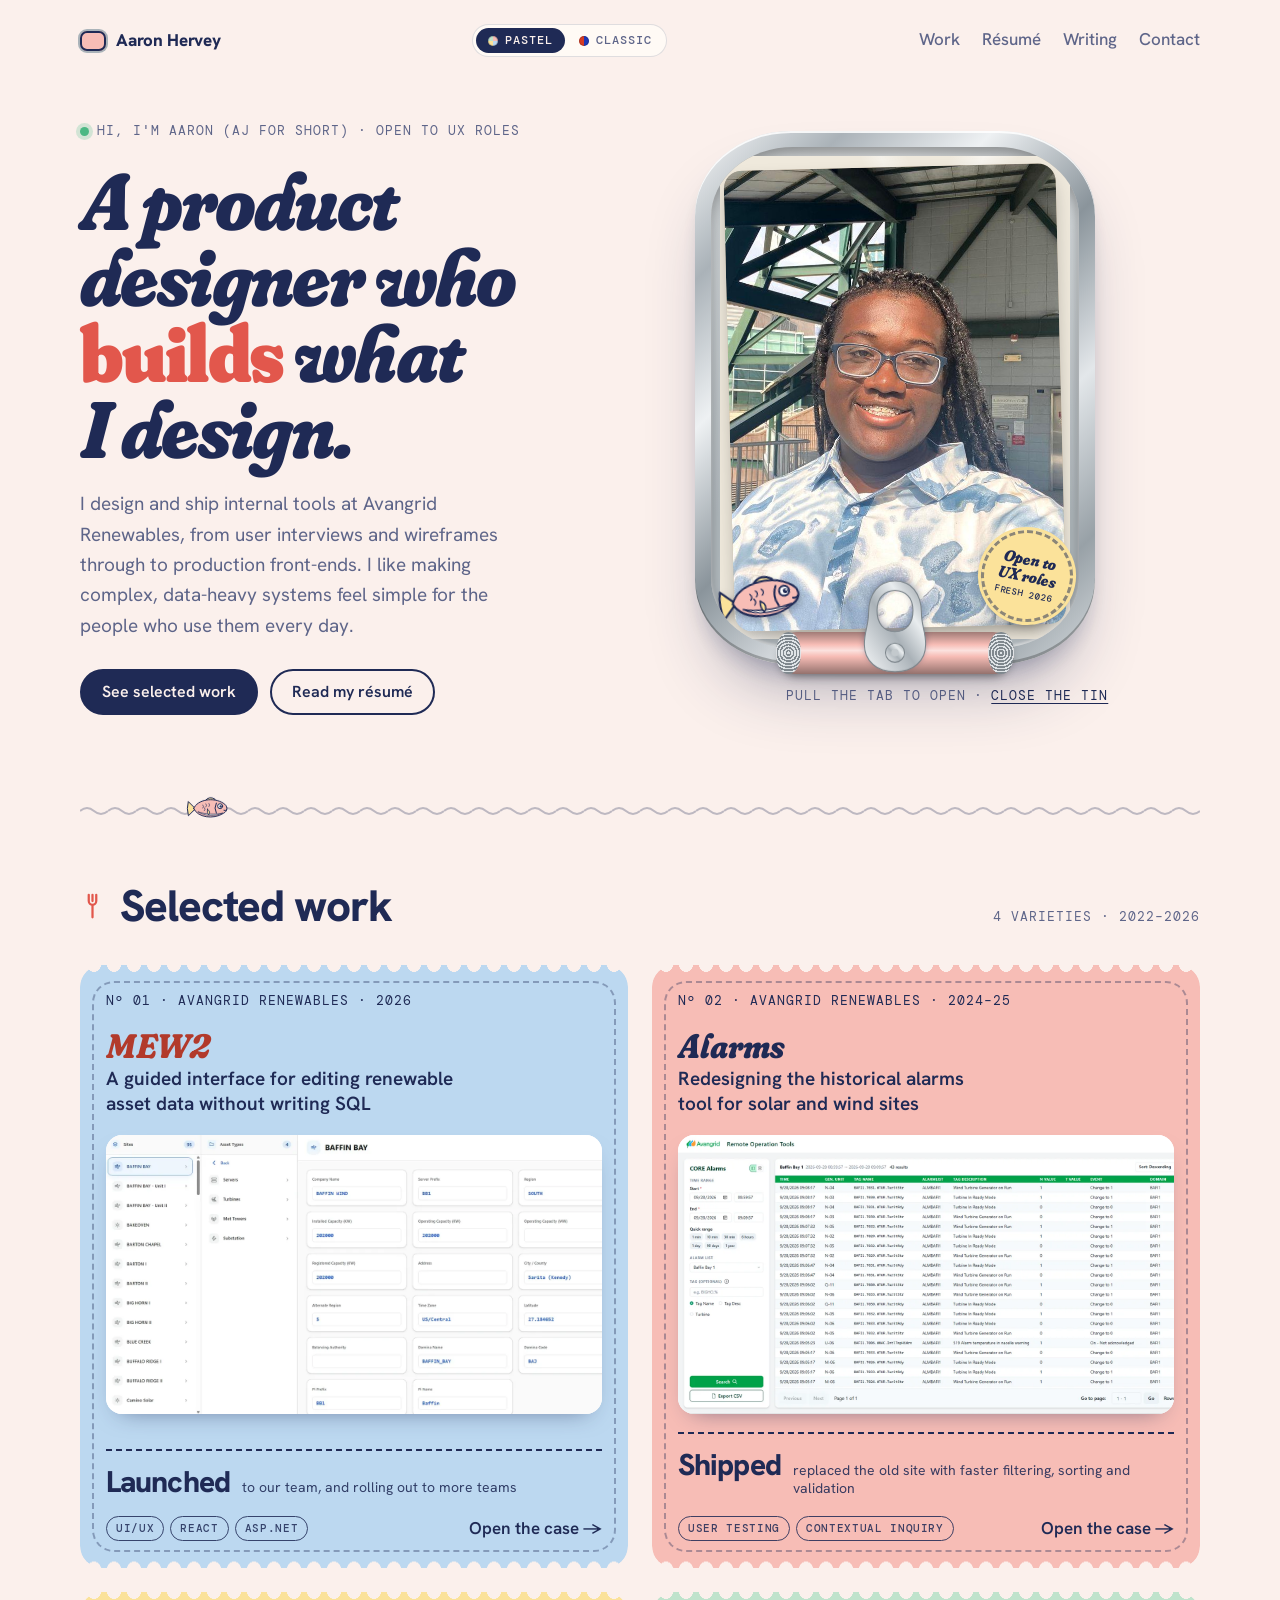
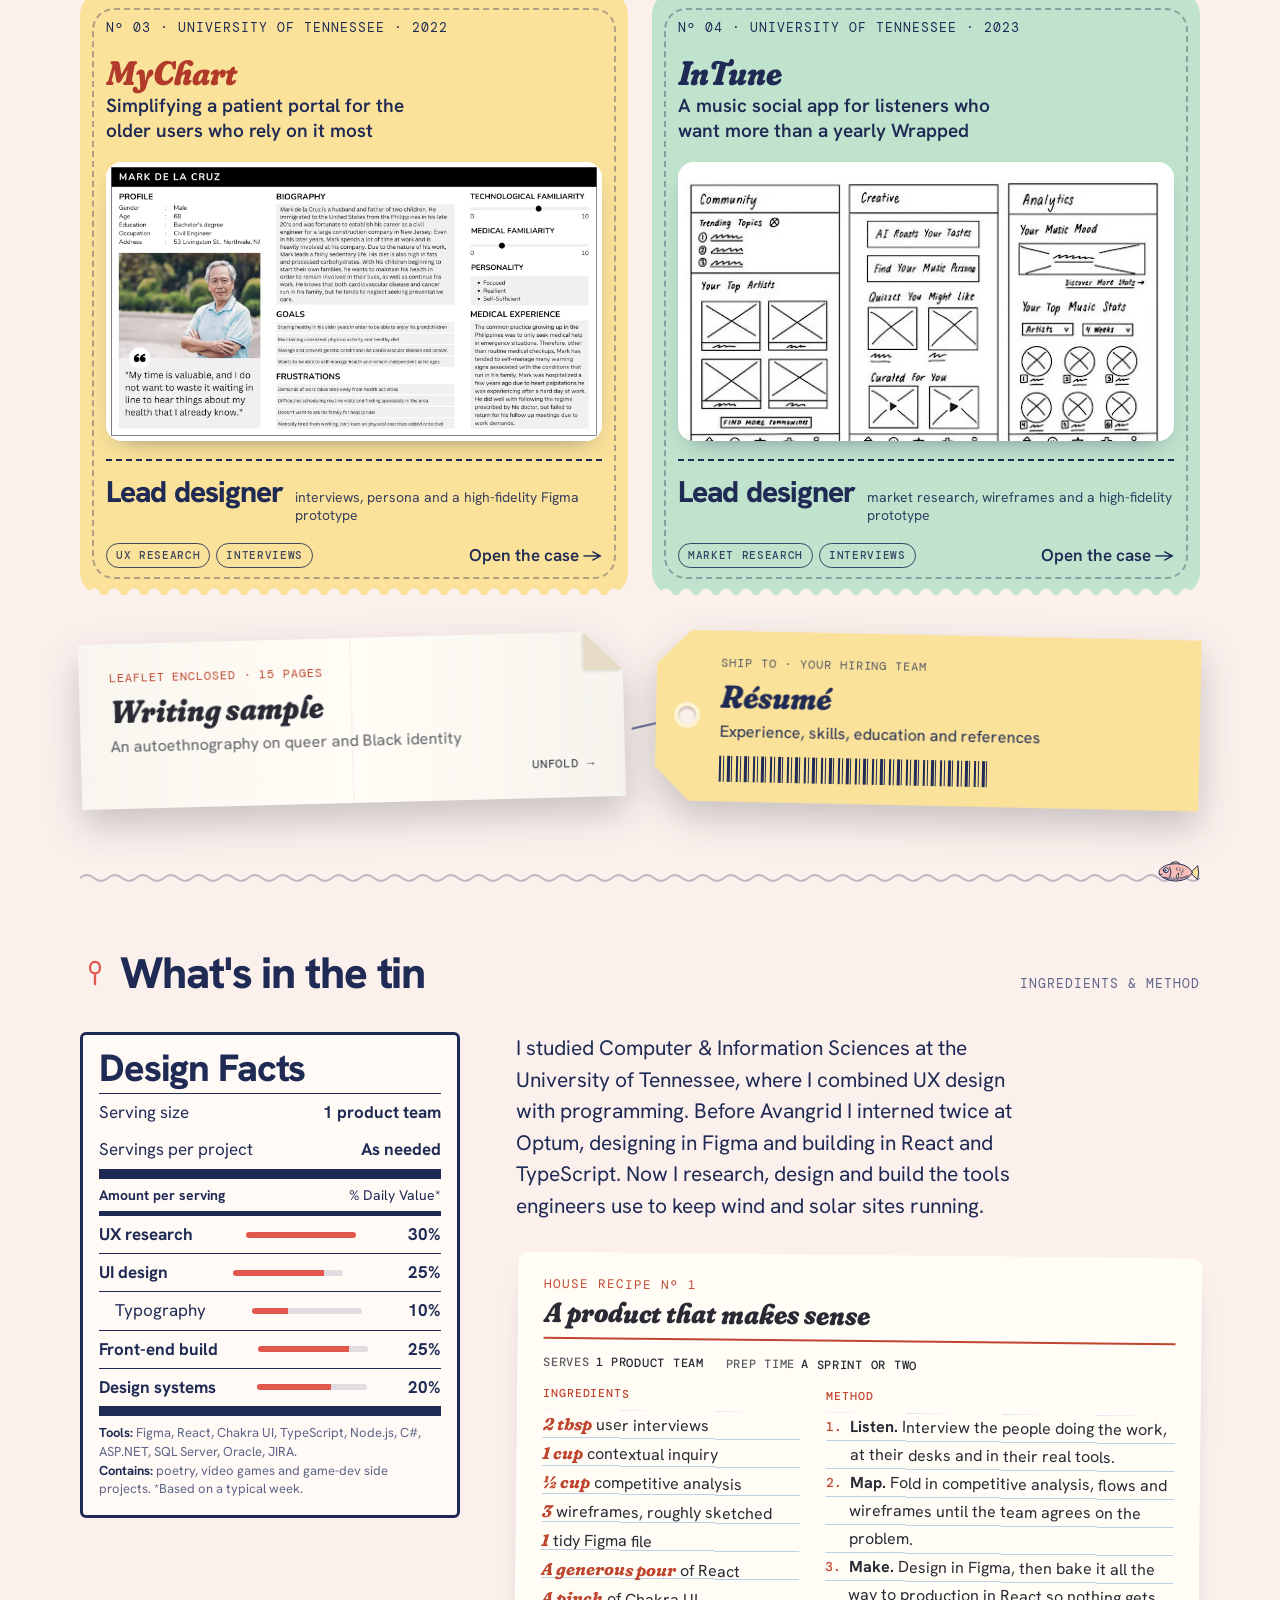
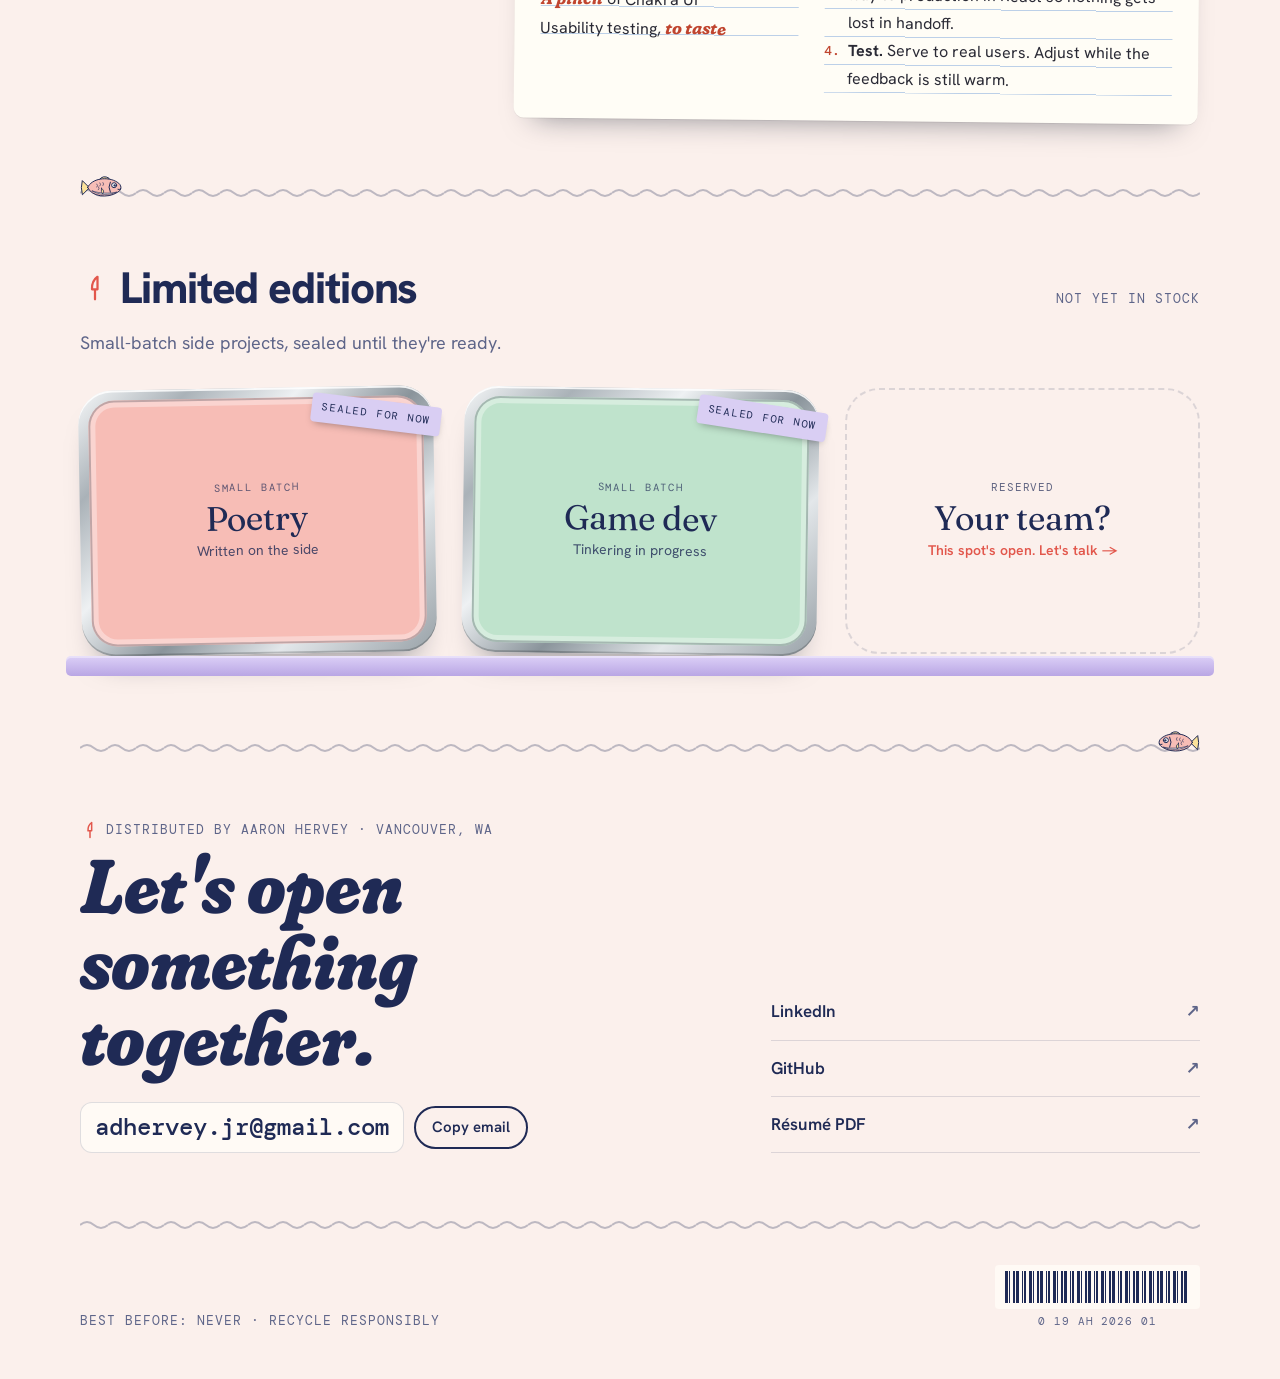
==== commit 6459d7e0: "Stand the limited editions on a shelf; text-only case study headers Co-Authored-By: Claude Opus 5.5 " ====
--- a/index.html
+++ b/index.html
@@ -252,7 +252,6 @@
       <div class="flavor">MEW2</div>
       <h1>A guided interface for editing renewable asset data without writing SQL</h1>
       <p class="summary">MEW2 sits on top of our SQL Server databases so teams across Avangrid can maintain sites, devices and certificates through forms and a browsable tree instead of raw queries.</p>
-      <figure class="hero-shot"><button class="shot" type="button"><img src="img/mew2_5.webp" alt="MEW2 data explorer with the Baffin Bay wind farm selected and its attributes in an inspector" width="1600" height="706" decoding="async"></button></figure>
     </header>
     <dl class="glance">
       <div><dt>Role</dt><dd>Designer &amp; developer (solo)</dd></div>
@@ -401,7 +400,6 @@
       <div class="flavor">Alarms</div>
       <h1>Redesigning the historical alarms tool for our solar and wind sites</h1>
       <p class="summary">CORE Alarms lets engineers query Oracle for the alarm history of any site or front-end machine. I redesigned and rebuilt it on my own, from wireframe to a shipped React and Node.js app.</p>
-      <figure class="hero-shot"><button class="shot" type="button"><img src="img/oracle_2.webp" alt="Redesigned CORE Alarms page with a query panel beside a green-headed results table" width="1600" height="792" decoding="async"></button></figure>
     </header>
     <dl class="glance">
       <div><dt>Role</dt><dd>Sole designer &amp; developer</dd></div>
@@ -566,7 +564,6 @@
       <div class="flavor">MyChart</div>
       <h1>Simplifying a patient portal for the older users who rely on it most</h1>
       <p class="summary">A redesign of the MyChart app with streamlined menus, a more useful dashboard, hospital maps, integrations and onboarding, built as a high-fidelity Figma prototype.</p>
-      <figure class="hero-shot"><button class="shot" type="button"><img src="img/mychart_0.webp" alt="User persona for Mark de la Cruz, a 68-year-old retired civil engineer" width="1600" height="900" decoding="async"></button></figure>
     </header>
     <dl class="glance">
       <div><dt>Role</dt><dd>Lead designer</dd></div>
@@ -705,7 +702,6 @@
       <div class="flavor">InTune</div>
       <h1>A music social app for listeners who want more than a yearly Wrapped</h1>
       <p class="summary">InTune blends Last.fm-style listening analytics with Reddit-style communities, so serious listeners can track their taste all year and find people who share it.</p>
-      <figure class="hero-shot"><button class="shot" type="button"><img src="img/intune_0.webp" alt="Hand-drawn wireframes for InTune's welcome, service picker and home screens" width="512" height="320" decoding="async"></button></figure>
     </header>
     <dl class="glance">
       <div><dt>Role</dt><dd>Lead designer</dd></div>
--- a/styles.css
+++ b/styles.css
@@ -14,7 +14,7 @@
   /* mascot fish */
   --fish-body:var(--print-red); --fish-belly:var(--print-cream); --fish-fin:var(--print-butter); --fish-line:var(--print-ink);
   /* paper objects (recipe cards, packing slip stamps) */
-  --card-paper:#FFFDF6; --card-ink:#2A2A35; --card-rule:#BCD0E8; --card-margin:#C0452F; --stamp:#C8452F;
+  --shelf:#B98E62; --shelf-top:#D7B48B; --card-paper:#FFFDF6; --card-ink:#2A2A35; --card-rule:#BCD0E8; --card-margin:#C0452F; --stamp:#C8452F;
 }
 @media (prefers-color-scheme:dark){:root:not([data-theme="light"]){
   --ground:#0C1221; --paper:#141C2F; --ink:#E8ECF4; --muted:#9BA6BF; --line:rgba(232,236,244,.14);
@@ -418,13 +418,16 @@
 
 /* ---------- limited editions: sealed mini tins ---------- */
 .editions-intro{color:var(--muted);font-size:18px;margin:-18px 0 30px}
-.editions{display:grid;grid-template-columns:repeat(3,minmax(0,1fr));gap:28px}
+.editions{position:relative;display:grid;grid-template-columns:repeat(3,minmax(0,1fr));gap:28px;align-items:end;padding-bottom:22px}
+/* the shelf the tins stand on */
+.editions::after{content:"";position:absolute;left:-14px;right:-14px;bottom:0;height:20px;border-radius:5px;background:linear-gradient(var(--shelf-top),var(--shelf));
+  box-shadow:inset 0 2px 0 rgba(255,255,255,.35),0 16px 18px -10px rgba(18,26,43,.4)}
 .mini-tin{position:relative;display:block;aspect-ratio:4/3;border-radius:34px;padding:10px;text-decoration:none;
   background:linear-gradient(135deg,#f6f8f9 0%,#aab2b8 18%,#eef1f3 36%,#8a949b 55%,#e3e7ea 74%,#98a1a7 100%);
   box-shadow:inset 0 2px 0 rgba(255,255,255,.85),inset 0 -2px 0 rgba(0,0,0,.2),0 22px 30px -20px rgba(18,26,43,.5);transition:transform .3s cubic-bezier(.2,.7,.2,1)}
-.mini-tin:nth-child(1){transform:rotate(-2deg)}
-.mini-tin:nth-child(2){transform:rotate(1.5deg)}
-.mini-tin:hover{transform:rotate(0) translateY(-4px)}
+.mini-tin:nth-child(1){transform:rotate(-1deg)}
+.mini-tin:nth-child(2){transform:rotate(.8deg)}
+.mini-tin:hover{transform:rotate(0) translateY(-8px)}
 .mini-lid{height:100%;border-radius:26px;display:grid;align-content:center;justify-items:center;gap:4px;text-align:center;padding:16px;color:var(--print-ink);
   box-shadow:inset 0 0 0 2px rgba(18,26,43,.25),inset 0 0 0 7px rgba(255,255,255,.35)}
 .mini-lid b{font:400 clamp(26px,3vw,34px)/1 var(--f-display)}
@@ -508,7 +511,9 @@
   .stamps{grid-auto-flow:column;justify-content:start}
   .slip-cols{display:none}
   .recipe-cols{grid-template-columns:minmax(0,1fr);gap:14px}
-  .editions{grid-template-columns:minmax(0,1fr);gap:22px;max-width:340px;margin-inline:auto}
+  .editions{grid-template-columns:minmax(0,1fr);gap:44px;max-width:300px;margin-inline:auto;padding-bottom:0}
+  .editions::after{display:none}
+  .mini-tin::after{content:"";position:absolute;left:-18px;right:-18px;bottom:-22px;height:16px;border-radius:5px;background:linear-gradient(var(--shelf-top),var(--shelf));box-shadow:0 12px 14px -8px rgba(18,26,43,.4)}
   .role{grid-template-columns:minmax(0,1fr);gap:4px}
   .role time{order:-1}
   .lot{order:-2}
--- a/theme-pastel.css
+++ b/theme-pastel.css
@@ -113,3 +113,4 @@
 
 .t-pink .mini-lid,.t-mint .mini-lid{color:var(--print-ink)}
 .seal{background:var(--print-lilac)}
+:root{--shelf:#B9A6E4;--shelf-top:#DCD0F7}
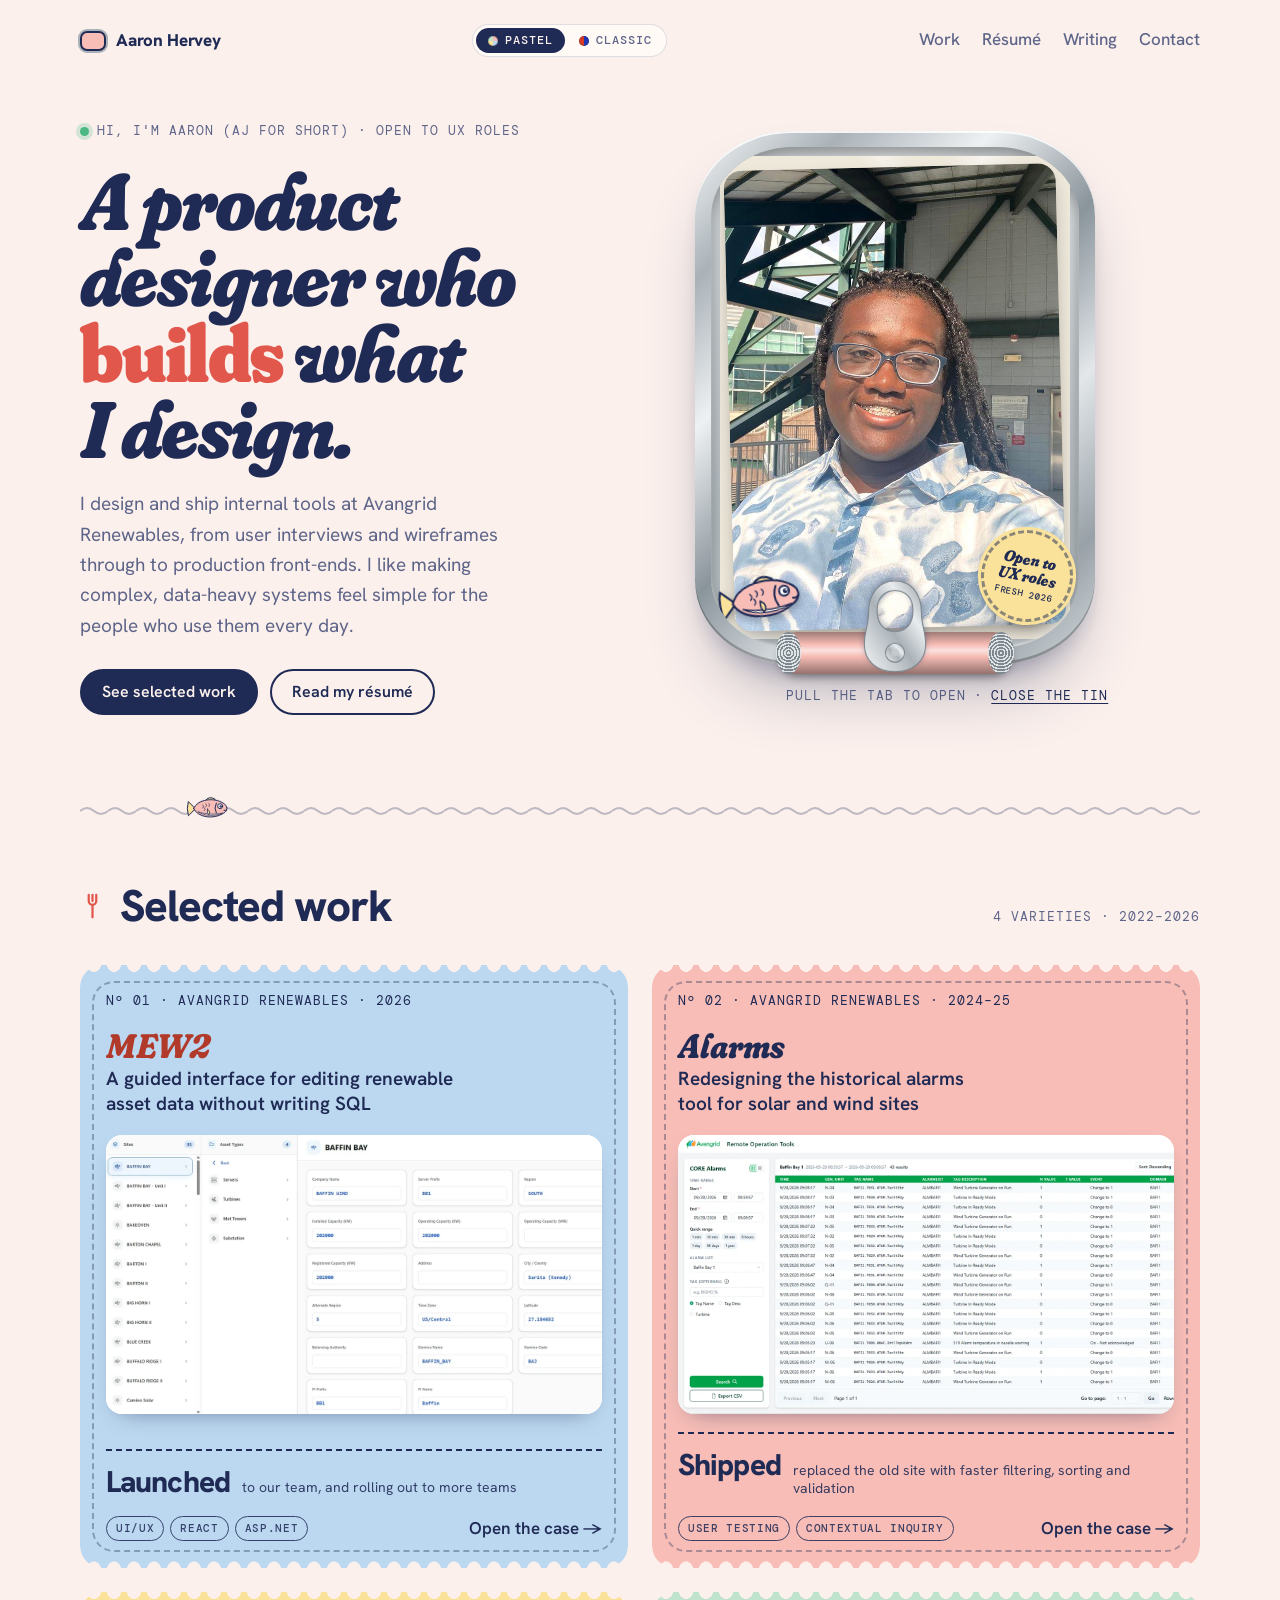
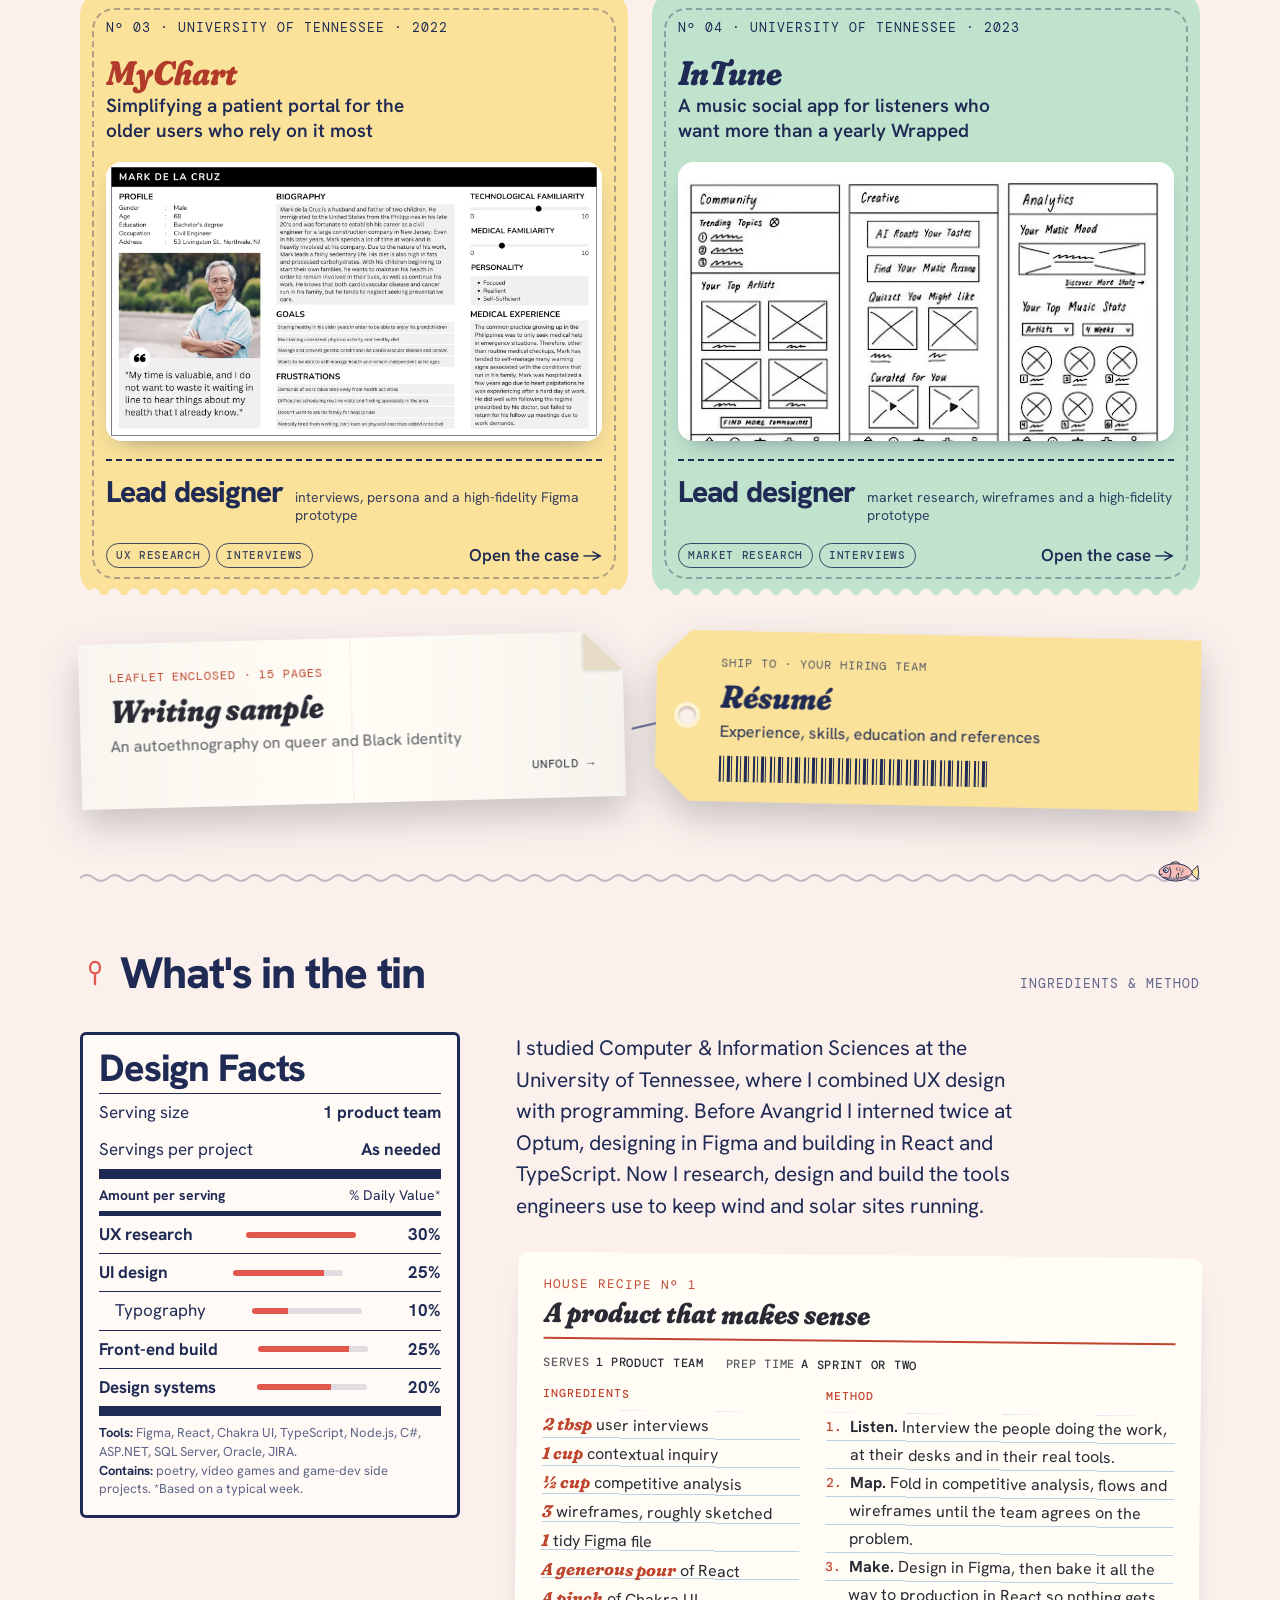
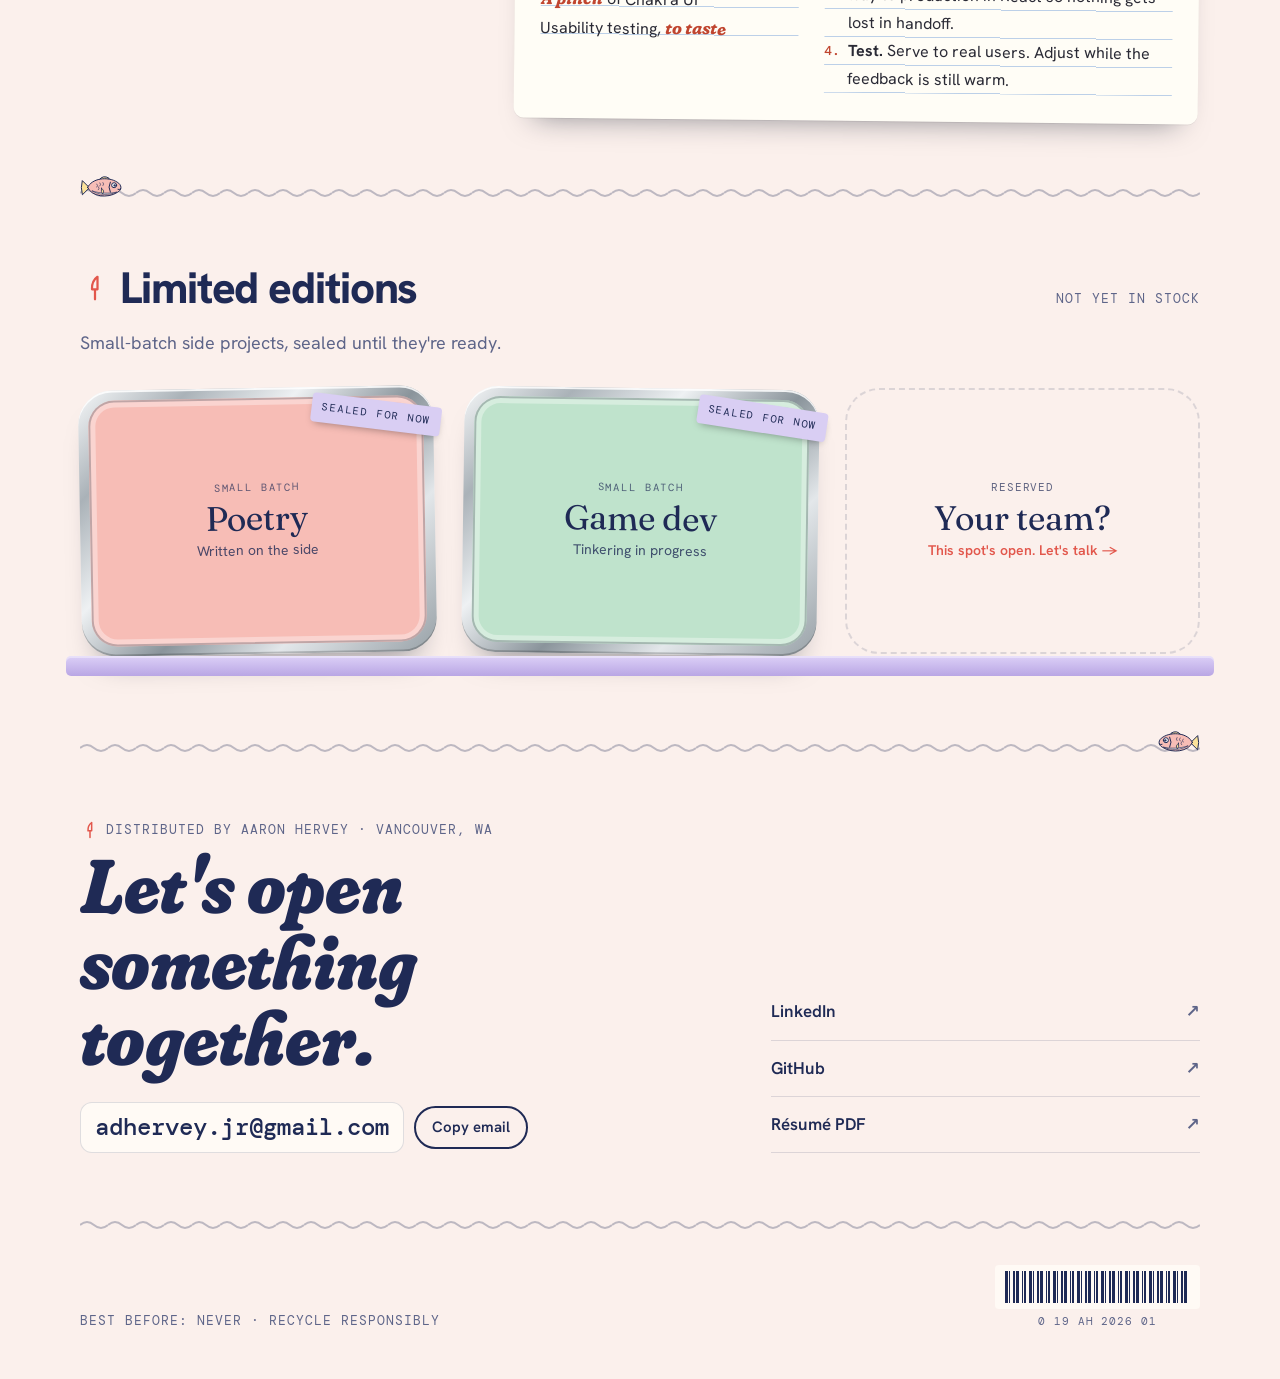
==== commit 828f3e11: "Use the ahervey.dev custom domain Adds the CNAME file GitHub Pages reads, and points the link-previe" ====
--- a/index.html
+++ b/index.html
@@ -13,14 +13,14 @@
 <meta property="og:site_name" content="Aaron Hervey">
 <meta property="og:title" content="Aaron Hervey · Product Designer">
 <meta property="og:description" content="A product designer who builds what I design. Case studies, résumé and writing, packed in a tin.">
-<meta property="og:url" content="https://ahervey.github.io/">
-<meta property="og:image" content="https://ahervey.github.io/og-image.png">
+<meta property="og:url" content="https://ahervey.dev/">
+<meta property="og:image" content="https://ahervey.dev/og-image.png">
 <meta property="og:image:width" content="1200">
 <meta property="og:image:height" content="630">
 <meta property="og:image:alt" content="Aaron Hervey's photo inside an open sardine tin, beside the line: a product designer who builds what I design.">
 <meta name="twitter:card" content="summary_large_image">
 <!-- Visit counts: put your GoatCounter code here (e.g. "ahervey") to turn them on. -->
-<meta name="goatcounter" content="">
+<meta name="goatcounter" content="ahervey">
 <link rel="preconnect" href="https://fonts.googleapis.com">
 <link rel="preconnect" href="https://fonts.gstatic.com" crossorigin>
 <link rel="stylesheet" href="https://fonts.googleapis.com/css2?family=Fraunces:ital,opsz,wght,SOFT,WONK@1,9..144,700..900,0..100,0..1&family=Shrikhand&family=Hanken+Grotesk:wght@400;500;600;700;800&family=DM+Mono:wght@400;500&display=swap">
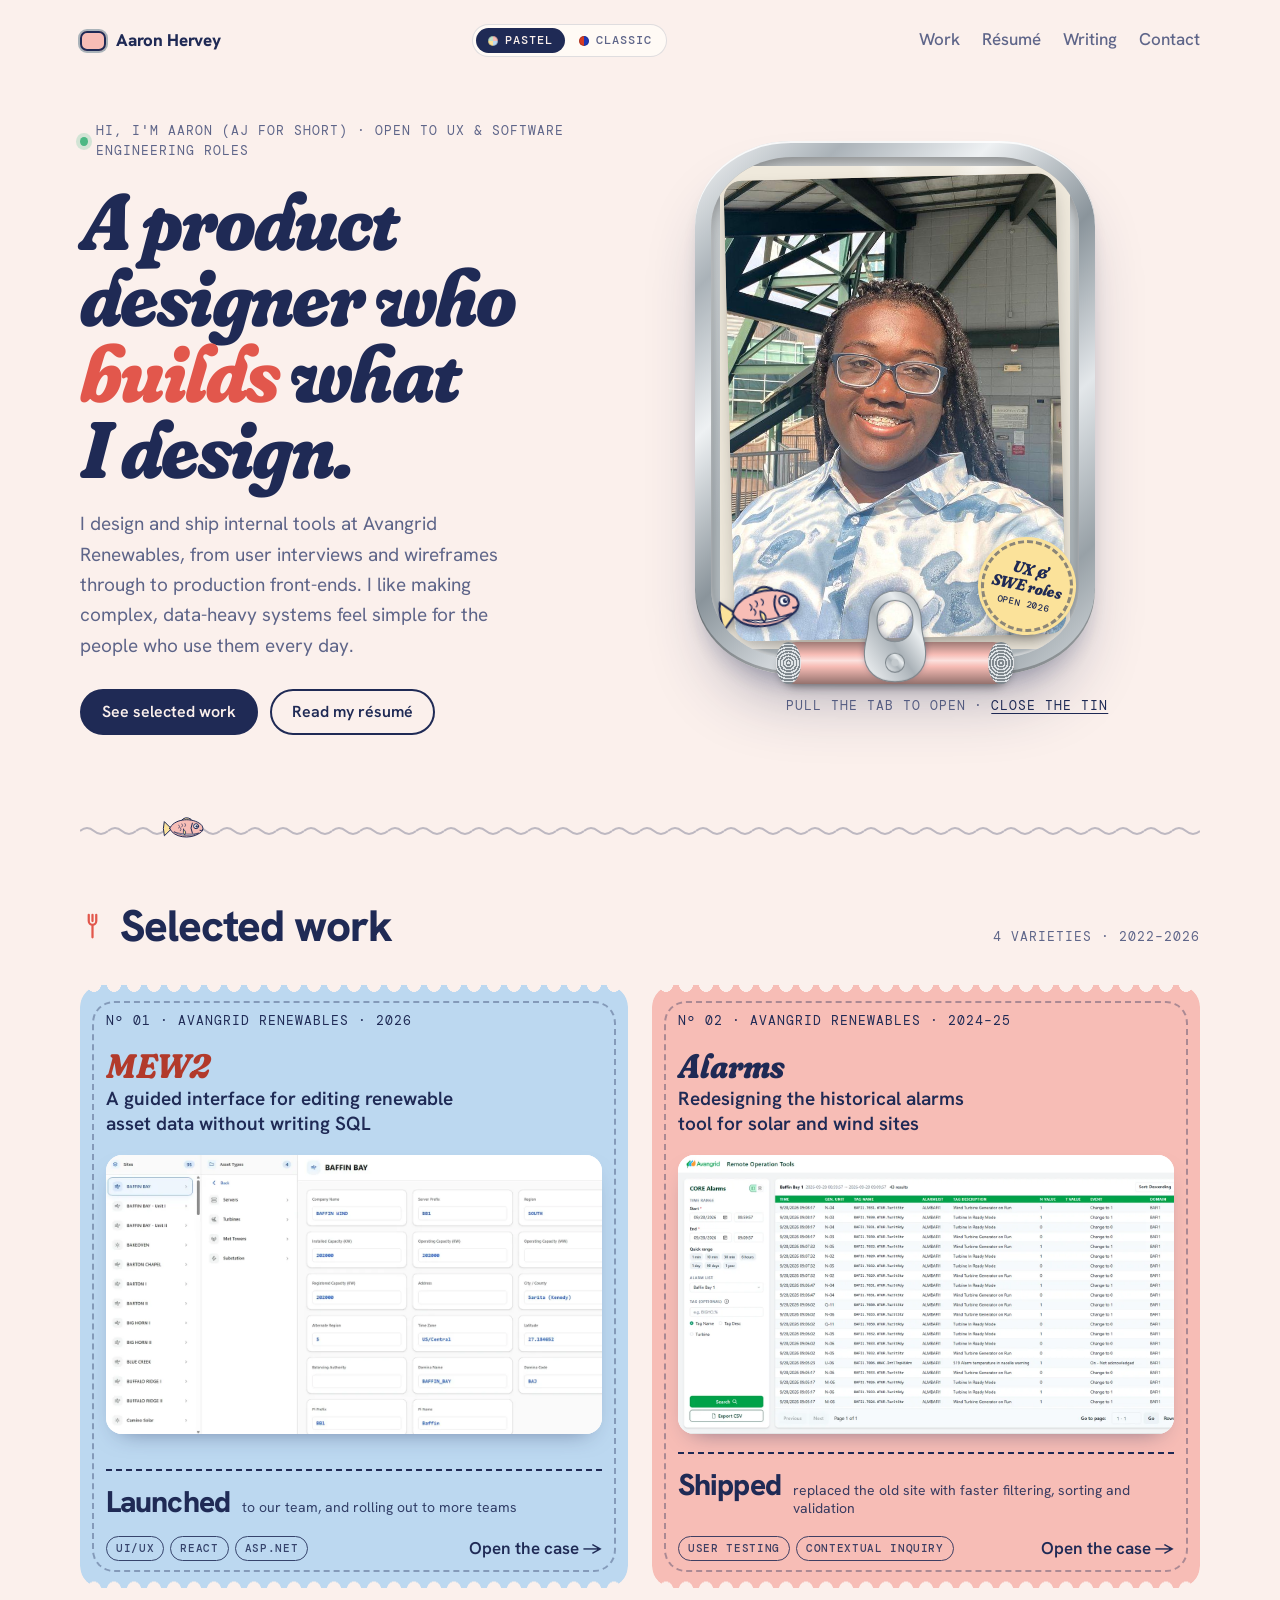
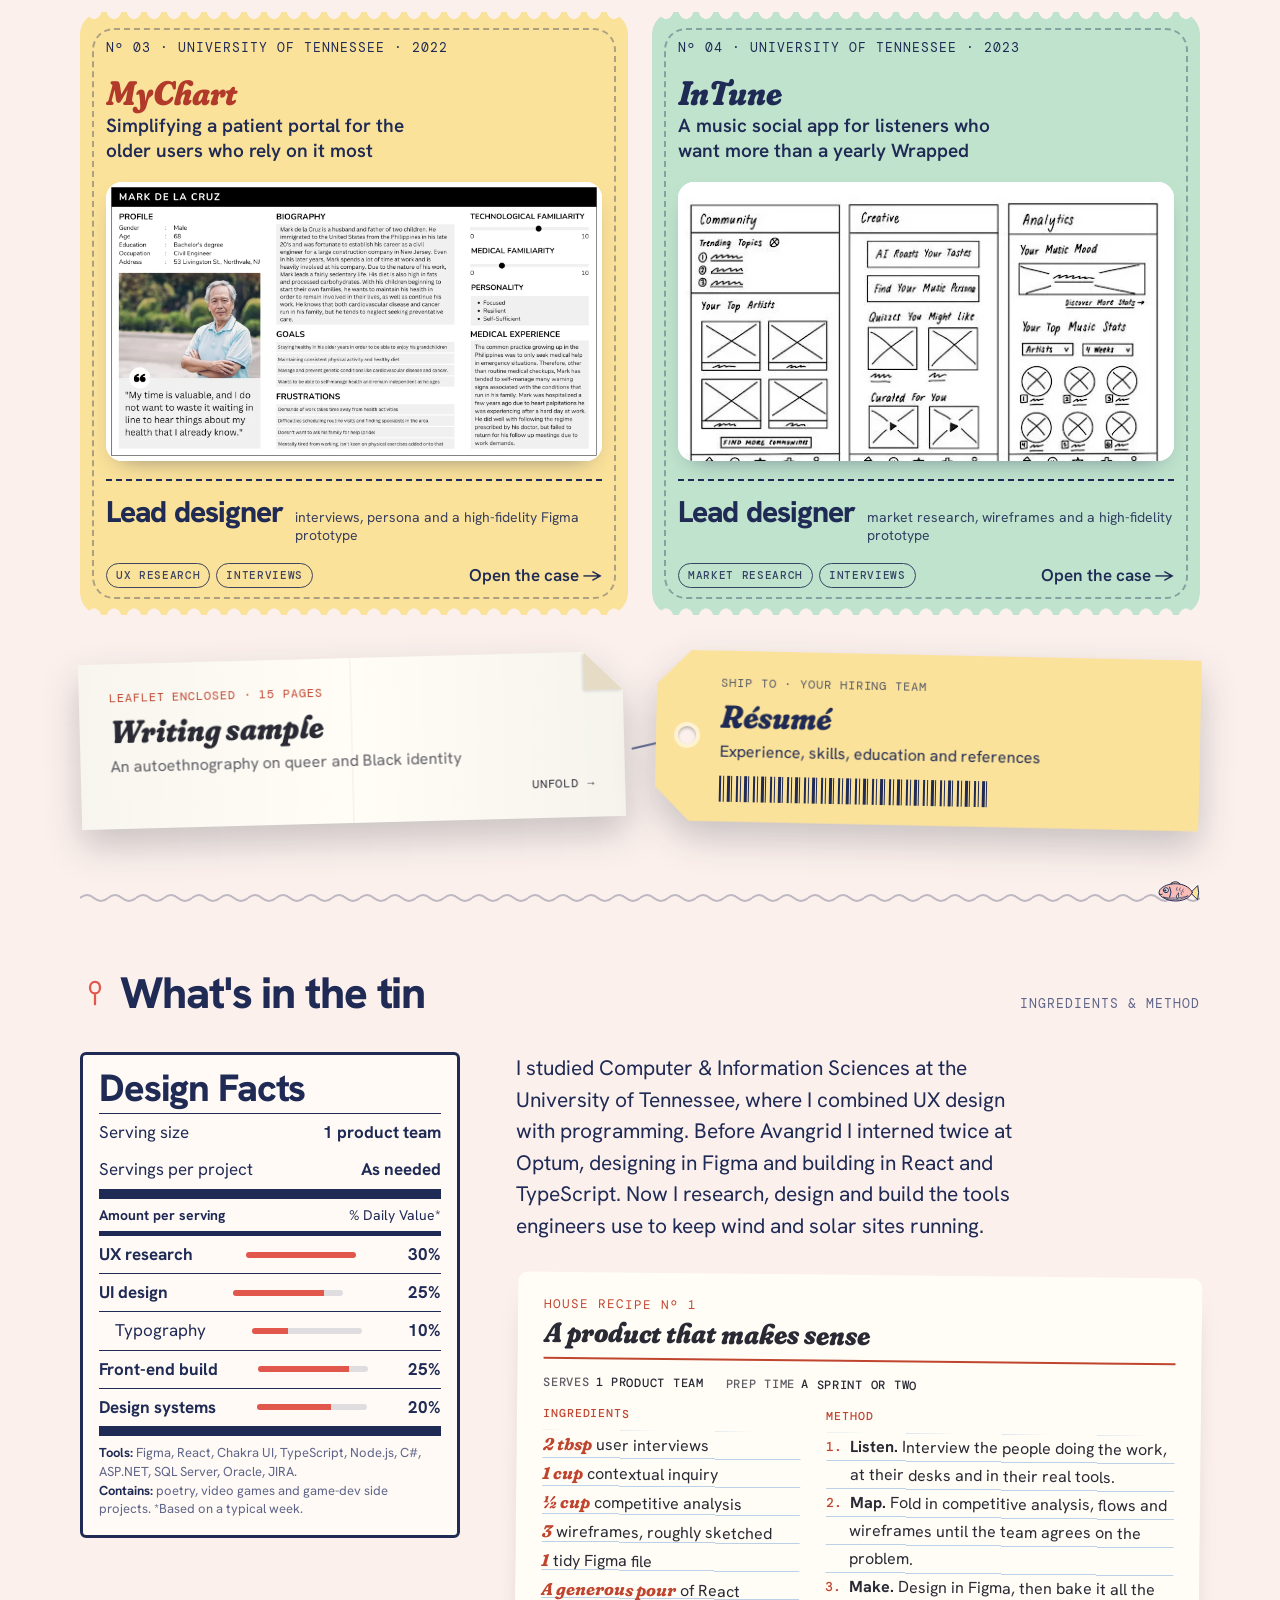
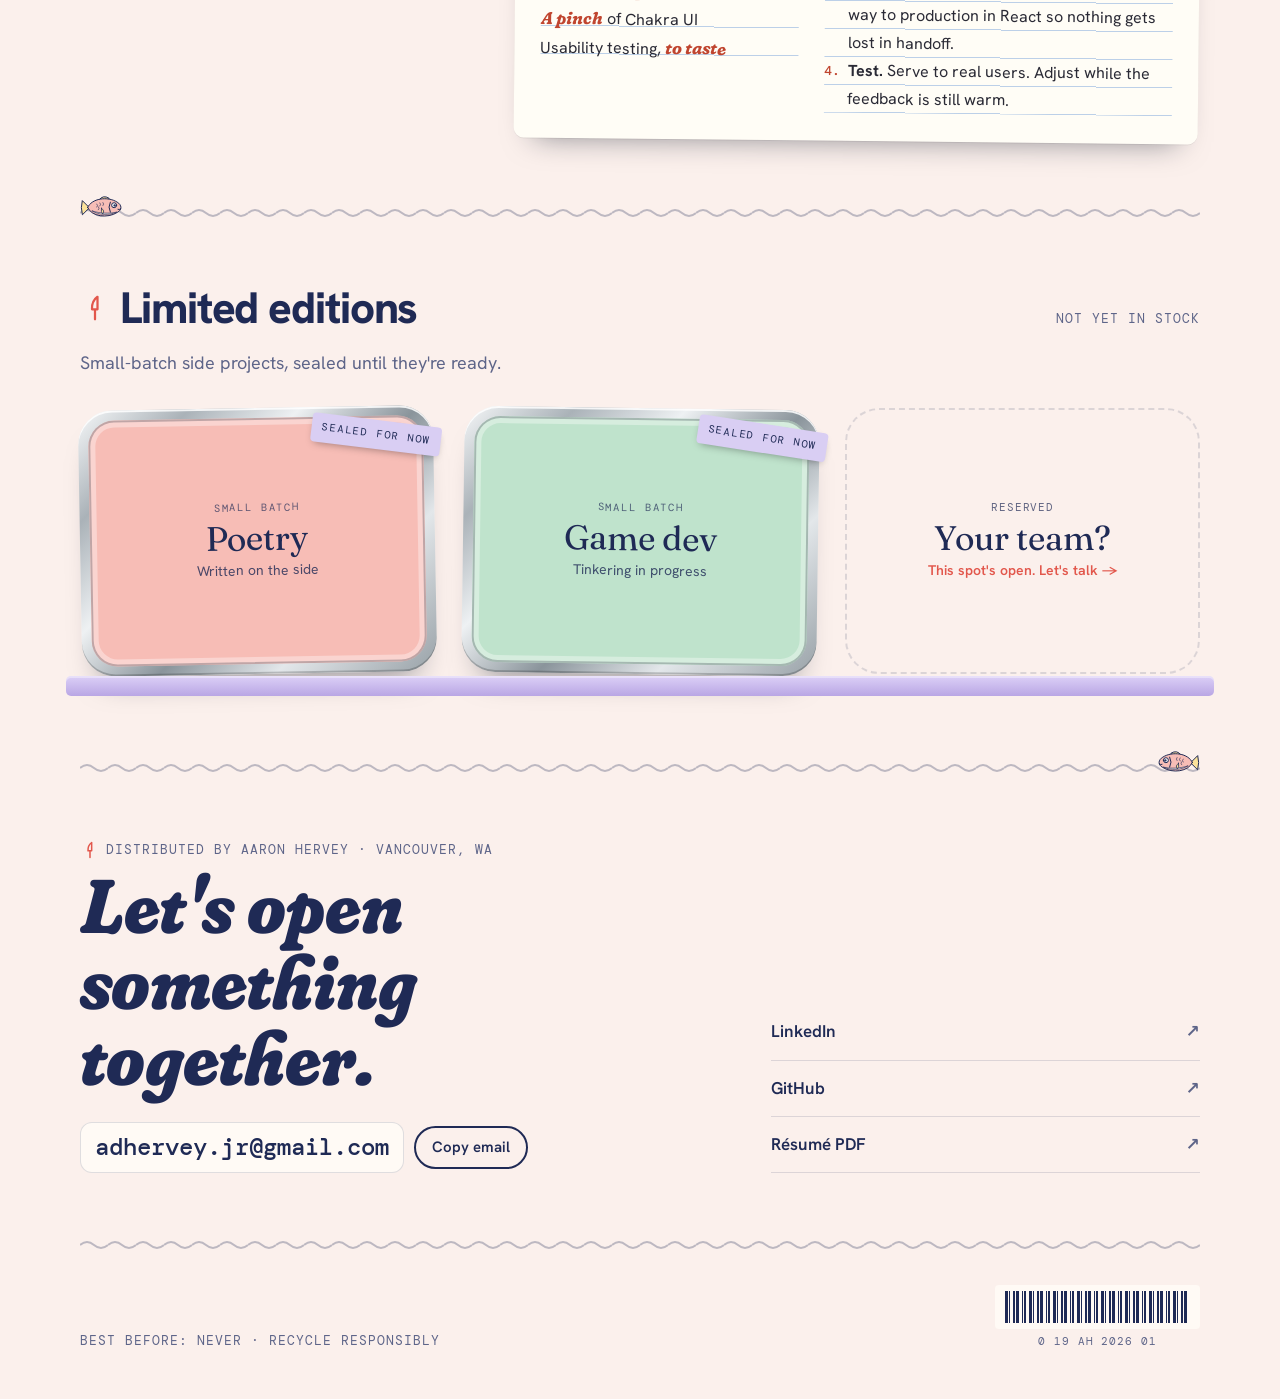
==== commit b7978fae: "Say I'm open to software engineering roles as well as UX Co-Authored-By: Claude Opus 5.5 <noreply@an" ====
--- a/index.html
+++ b/index.html
@@ -4,7 +4,7 @@
 <meta charset="utf-8">
 <meta name="viewport" content="width=device-width, initial-scale=1, viewport-fit=cover">
 <title>Aaron Hervey</title>
-<meta name="description" content="Aaron (Aj) Hervey is a product designer who builds what they design: UX research, interface design and React front-ends for data-heavy tools.">
+<meta name="description" content="Aaron (Aj) Hervey is a product designer and software engineer who builds what they design: UX research, interface design and React front-ends for data-heavy tools.">
 <link rel="icon" href="favicon.svg" type="image/svg+xml">
 <link rel="apple-touch-icon" href="apple-touch-icon.png">
 <meta name="theme-color" content="#FBF0EC">
@@ -12,7 +12,7 @@
 <meta property="og:type" content="website">
 <meta property="og:site_name" content="Aaron Hervey">
 <meta property="og:title" content="Aaron Hervey · Product Designer">
-<meta property="og:description" content="A product designer who builds what I design. Case studies, résumé and writing, packed in a tin.">
+<meta property="og:description" content="A product designer and software engineer who builds what I design. Case studies, résumé and writing, packed in a tin.">
 <meta property="og:url" content="https://ahervey.dev/">
 <meta property="og:image" content="https://ahervey.dev/og-image.png">
 <meta property="og:image:width" content="1200">
@@ -70,7 +70,7 @@
   <div data-view="home">
     <header class="hero" id="top">
       <div class="hero-copy">
-        <span class="status mono"><b></b>Hi, I'm Aaron (Aj for short) · Open to UX roles</span>
+        <span class="status mono"><b></b>Hi, I'm Aaron (Aj for short) · Open to UX &amp; software engineering roles</span>
         <h1>A product designer who <em>builds</em> what I design.</h1>
         <p class="lede">I design and ship internal tools at Avangrid Renewables, from user interviews and wireframes through to production front-ends. I like making complex, data-heavy systems feel simple for the people who use them every day.</p>
         <div class="ctas">
@@ -85,7 +85,7 @@
               <div class="liner"></div>
               <svg class="tray-fish" aria-hidden="true"><use href="#fish"/></svg>
               <div class="photo"><img src="img/aj.jpg" alt="Aaron Hervey smiling in glasses and a blue patterned shirt" width="660" height="880" decoding="async" fetchpriority="high"></div>
-              <div class="sticker" aria-hidden="true">Open to<br>UX roles<small>Fresh 2026</small></div>
+              <div class="sticker" aria-hidden="true">UX &amp;<br>SWE roles<small>Open 2026</small></div>
             </div>
             <div class="lid-wrap">
               <div class="lid-clip">
@@ -890,13 +890,13 @@
       <dl class="slip-fields">
         <div><dt>Ship to</dt><dd>Your hiring team</dd></div>
         <div><dt>Contents</dt><dd>1 product designer, fully assembled</dd></div>
-        <div><dt>Looking for</dt><dd>Product design, UX &amp; UX research roles</dd></div>
+        <div><dt>Looking for</dt><dd>UX, product design &amp; software engineering roles</dd></div>
         <div><dt>Packed</dt><dd>2019 – 2026</dd></div>
       </dl>
       <div class="slip-intro">
         <div>
           <h1>Aaron (Aj) Hervey</h1>
-          <p>Early-career product designer and engineer. I research, design and build the tools people use every day, and I'm also interested in software development and analyst work.</p>
+          <p>Early-career product designer and software engineer. I research, design and build the tools people use every day, and I'm looking for UX, product design and software engineering roles.</p>
         </div>
         <div class="stamps" aria-hidden="true"><span class="stamp">Inspected</span><span class="stamp stamp-alt">Ready to ship</span></div>
       </div>
--- a/theme-pastel.css
+++ b/theme-pastel.css
@@ -21,7 +21,7 @@
 .hero h1,.lid-name,.flavor,.sticker,.problem q,.back h2,.slip-intro h1,.slip-logo,.essay h1,.card h3,.fold h2,.shelf-title,.rc-brand{
   font-family:var(--f-display);font-style:italic;font-weight:800;font-variation-settings:"SOFT" 100,"WONK" 1,"opsz" 144}
 .hero h1{letter-spacing:-.02em;line-height:.95}
-.hero h1 em{color:var(--accent);font-weight:900}
+.hero h1 em{color:var(--accent);font-style:italic;font-weight:800}
 .status b{background:#4CB884}
 
 /* brand mark + nav */
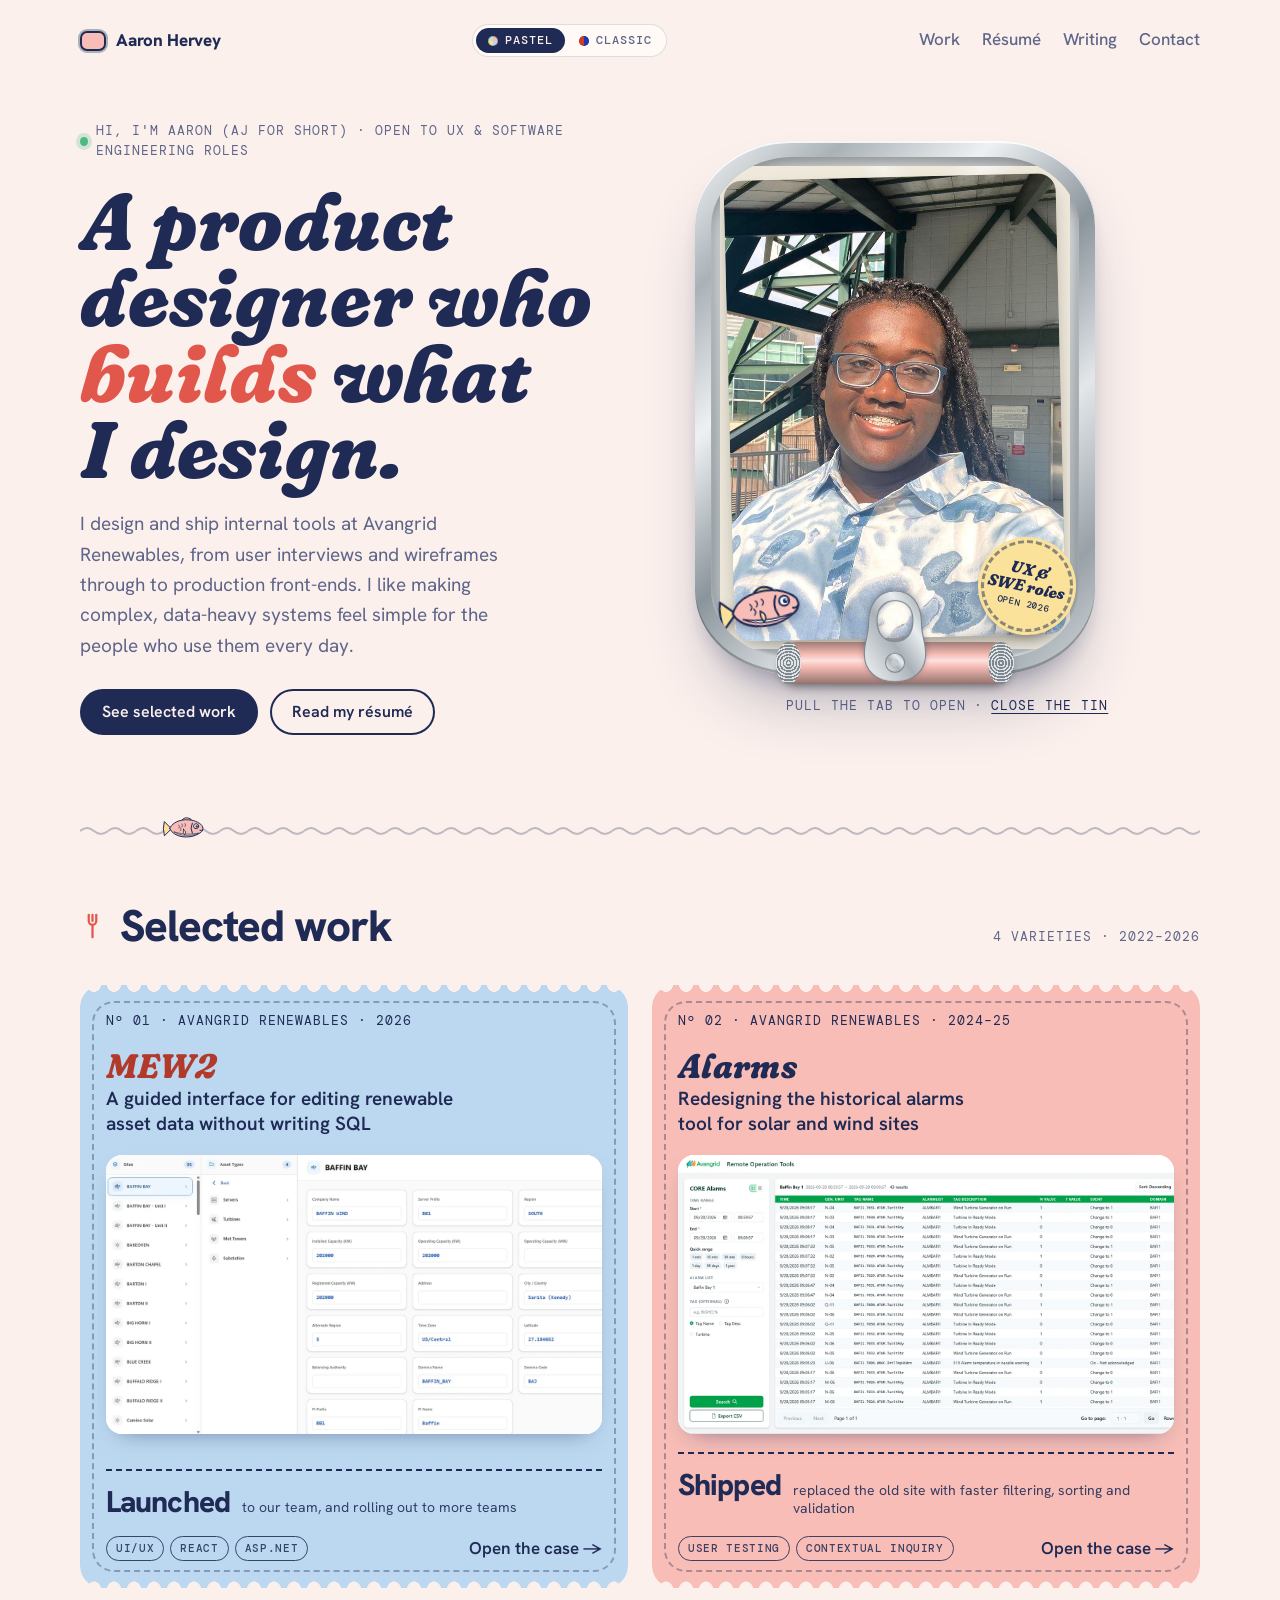
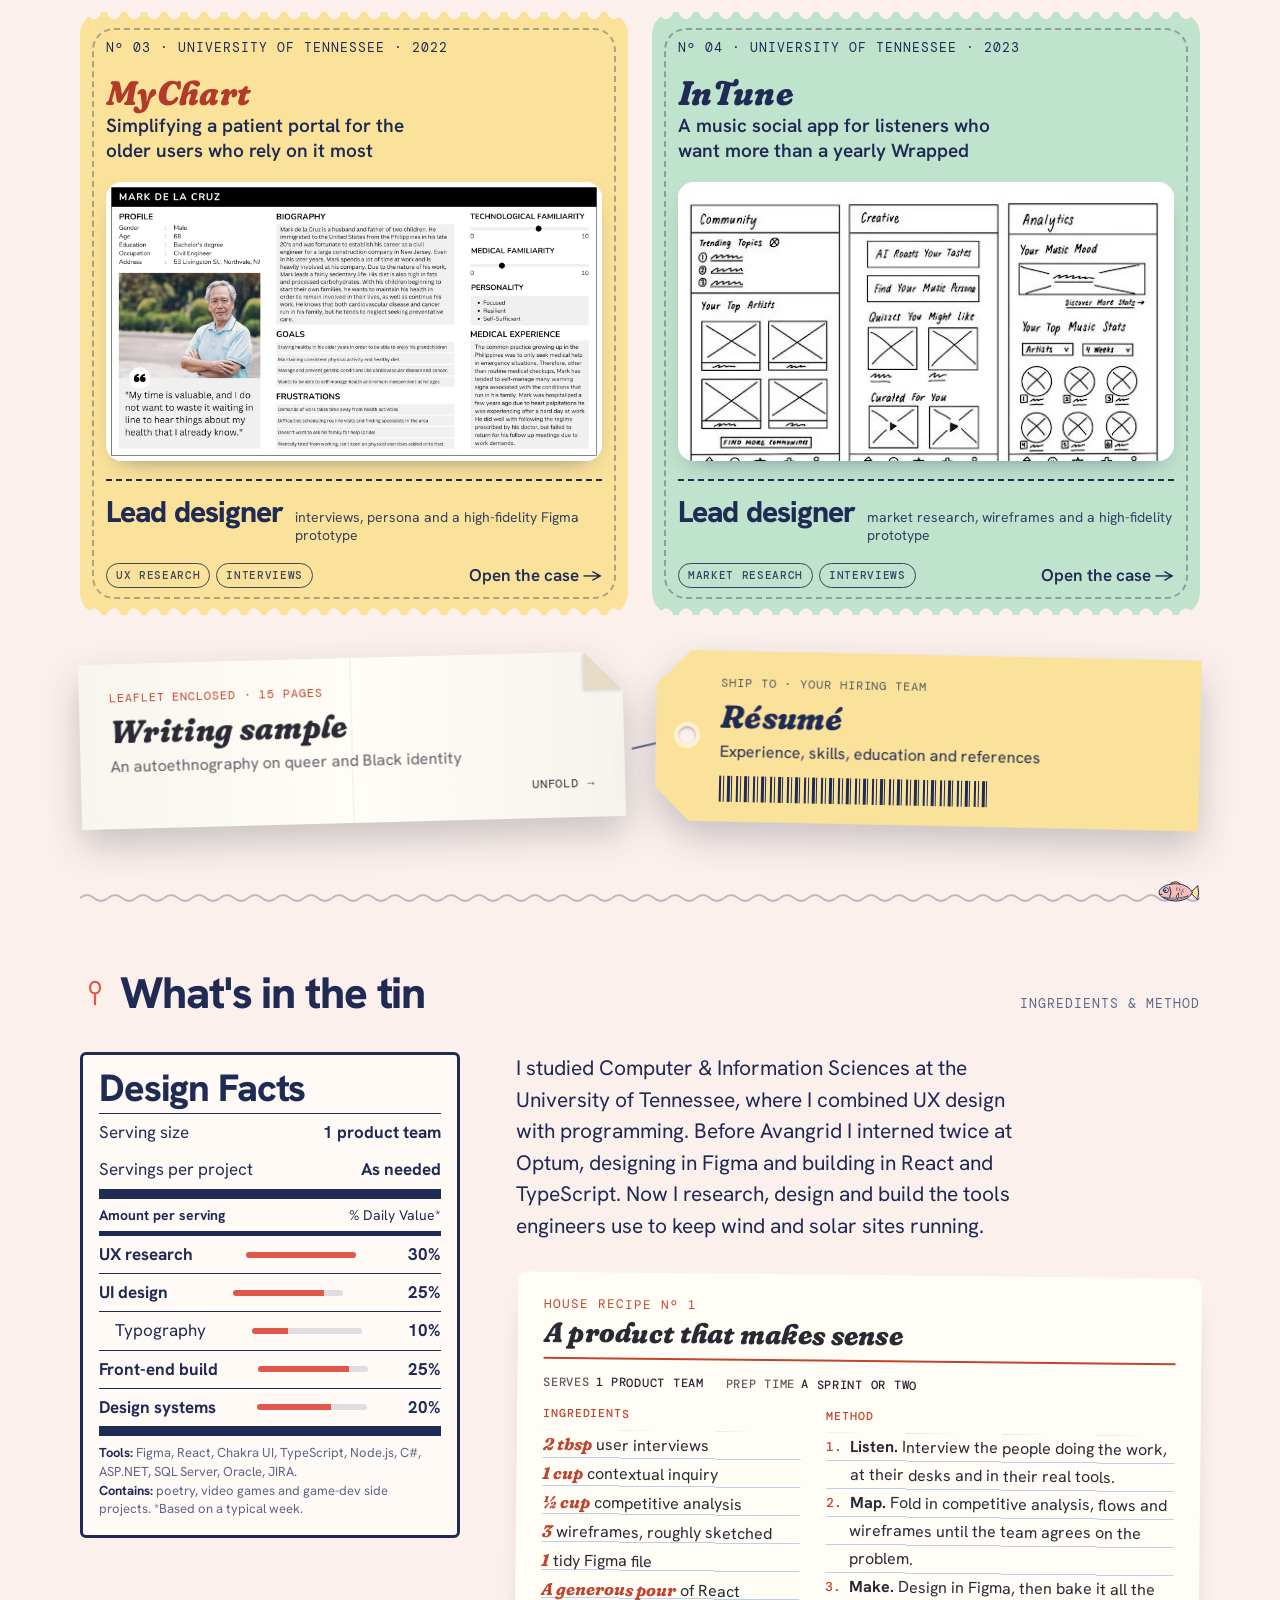
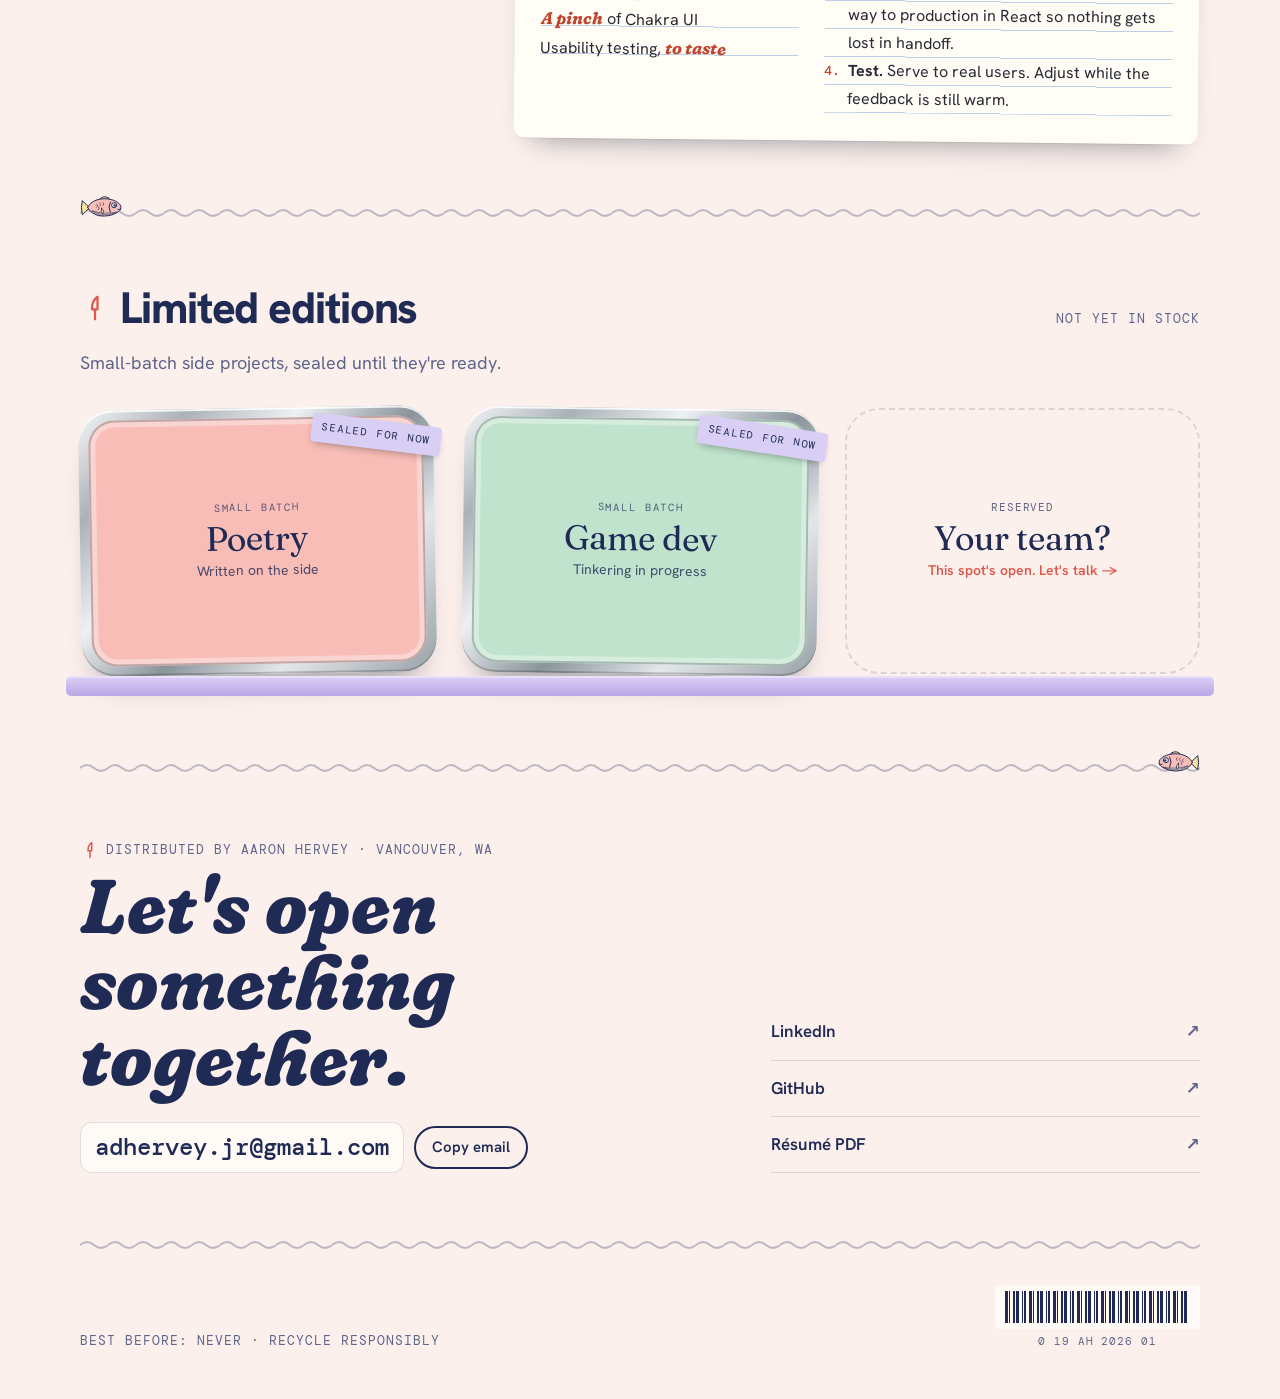
==== commit e64e7596: "Give pastel display type room to breathe; GitHub link to ahervey Fraunces at its largest optical siz" ====
--- a/index.html
+++ b/index.html
@@ -1007,7 +1007,7 @@
             <h2>Elsewhere</h2>
             <div class="r-links">
               <a href="https://www.linkedin.com/in/aahervey" target="_blank" rel="noopener">LinkedIn <span>↗</span></a>
-              <a href="https://github.com/Lullabi" target="_blank" rel="noopener">GitHub <span>↗</span></a>
+              <a href="https://github.com/ahervey" target="_blank" rel="noopener">GitHub <span>↗</span></a>
             </div>
           </section>
         </div>
@@ -1049,7 +1049,7 @@
       </div>
       <div class="links">
         <a href="https://www.linkedin.com/in/aahervey" target="_blank" rel="noopener">LinkedIn <span>↗</span></a>
-        <a href="https://github.com/Lullabi" target="_blank" rel="noopener">GitHub <span>↗</span></a>
+        <a href="https://github.com/ahervey" target="_blank" rel="noopener">GitHub <span>↗</span></a>
         <a href="files/aj-hervey-resume.pdf" target="_blank" rel="noopener">Résumé PDF <span>↗</span></a>
       </div>
     </div>
--- a/theme-pastel.css
+++ b/theme-pastel.css
@@ -19,8 +19,8 @@
 
 /* display type: soft, wonky, italic */
 .hero h1,.lid-name,.flavor,.sticker,.problem q,.back h2,.slip-intro h1,.slip-logo,.essay h1,.card h3,.fold h2,.shelf-title,.rc-brand{
-  font-family:var(--f-display);font-style:italic;font-weight:800;font-variation-settings:"SOFT" 100,"WONK" 1,"opsz" 144}
-.hero h1{letter-spacing:-.02em;line-height:.95}
+  font-family:var(--f-display);font-style:italic;font-weight:800;font-variation-settings:"SOFT" 100,"WONK" 1,"opsz" 72;letter-spacing:.01em}
+.hero h1{letter-spacing:.01em;line-height:.95}
 .hero h1 em{color:var(--accent);font-style:italic;font-weight:800}
 .status b{background:#4CB884}
 
